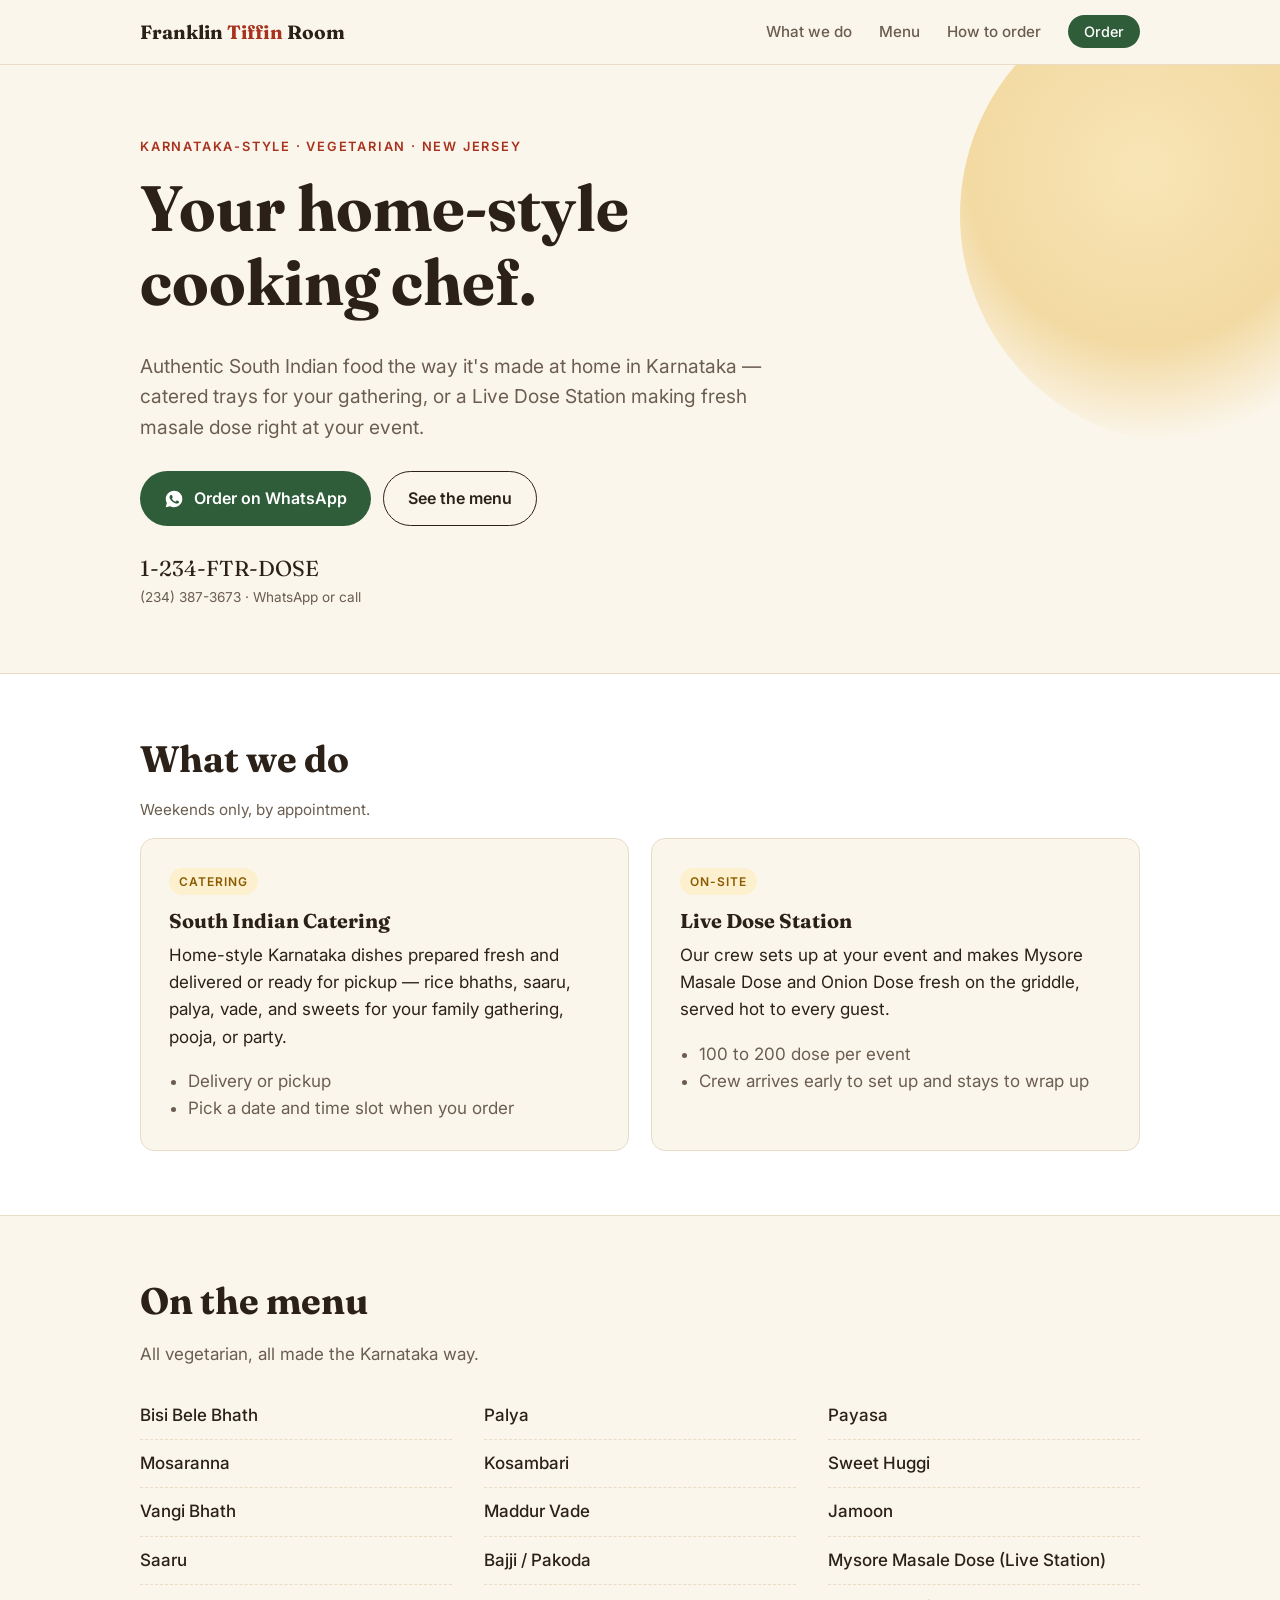
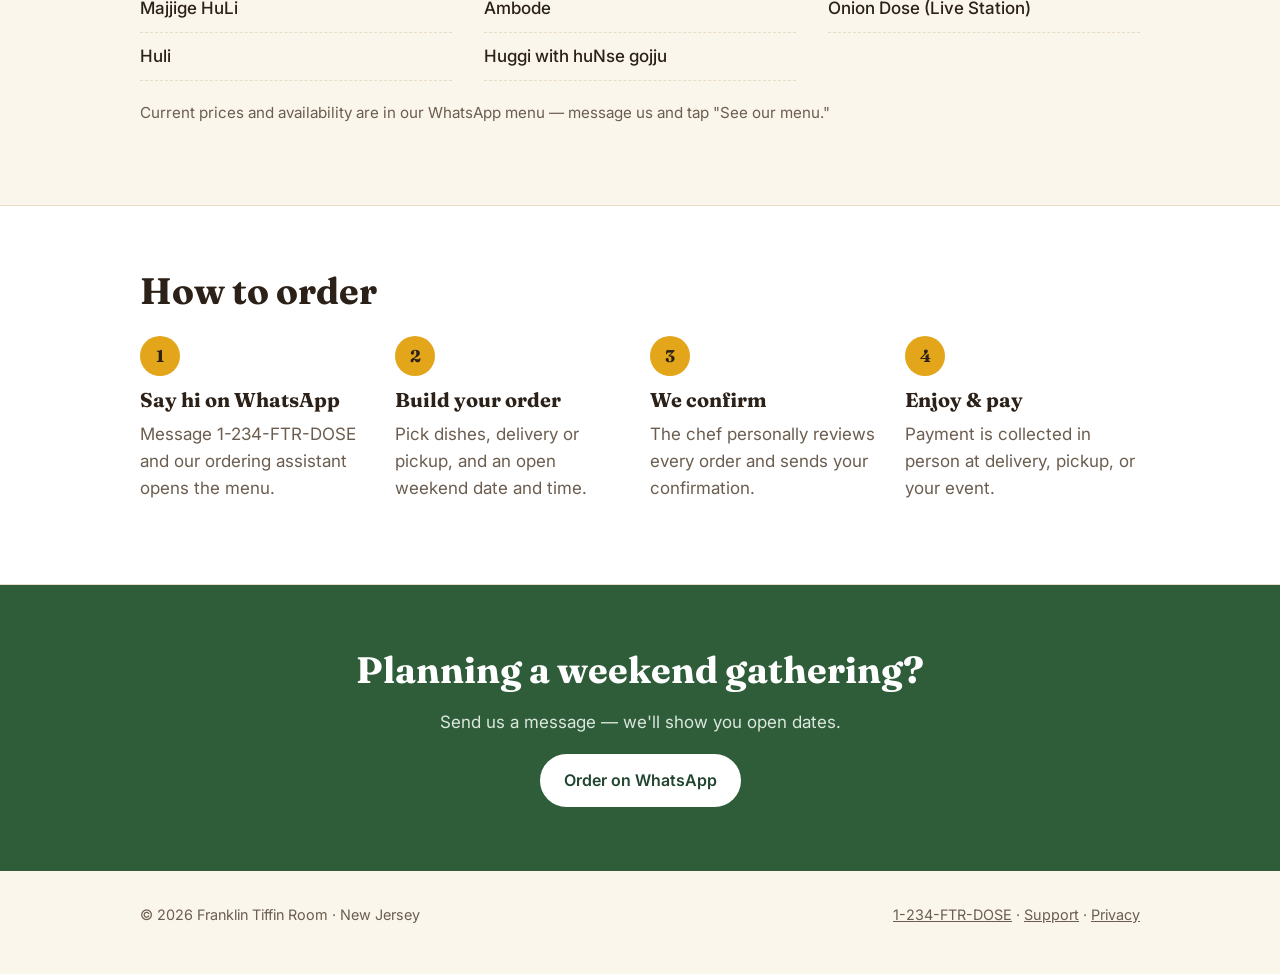
==== index.html @ 6edaf299 "Add privacy policy and support pages for the App Store Co-Authored-By: Claude Opus 5.5 <noreply@anth" ====
<!doctype html>
<html lang="en">
<head>
  <meta charset="utf-8">
  <meta name="viewport" content="width=device-width, initial-scale=1">
  <title>Franklin Tiffin Room — Karnataka-style South Indian Catering, NJ</title>
  <meta name="description" content="Franklin Tiffin Room: authentic Karnataka-style vegetarian South Indian home catering and Live Dose Station in New Jersey. Order on WhatsApp at 1-234-FTR-DOSE.">
  <meta property="og:title" content="Franklin Tiffin Room">
  <meta property="og:description" content="Your home-style cooking chef — Karnataka-style vegetarian catering and a Live Dose Station for your event.">
  <meta property="og:type" content="website">
  <meta property="og:url" content="https://franklintiffinroom.com/">
  <link rel="preconnect" href="https://fonts.googleapis.com">
  <link rel="preconnect" href="https://fonts.gstatic.com" crossorigin>
  <link href="https://fonts.googleapis.com/css2?family=Fraunces:opsz,wght@9..144,500;9..144,700&family=Inter:wght@400;500;600&display=swap" rel="stylesheet">
  <style>
    :root {
      --cream: #fbf6ec;
      --paper: #ffffff;
      --ink: #2b2118;
      --muted: #6b5d4f;
      --leaf: #2f5d3a;
      --leaf-dark: #224530;
      --turmeric: #e3a51a;
      --chili: #a8321e;
      --line: #e8dcc6;
      --radius: 14px;
    }
    * { box-sizing: border-box; }
    html { scroll-behavior: smooth; }
    body {
      margin: 0;
      background: var(--cream);
      color: var(--ink);
      font: 400 17px/1.6 "Inter", system-ui, -apple-system, sans-serif;
    }
    a { color: inherit; }
    .wrap { max-width: 1040px; margin: 0 auto; padding: 0 20px; }
    h1, h2, h3 { font-family: "Fraunces", Georgia, serif; line-height: 1.15; margin: 0 0 .5em; }
    h2 { font-size: clamp(1.7rem, 3.5vw, 2.3rem); }
    h3 { font-size: 1.25rem; }
    p { margin: 0 0 1em; }

    /* Nav */
    header.nav {
      position: sticky; top: 0; z-index: 10;
      background: rgba(251, 246, 236, .92);
      backdrop-filter: blur(8px);
      border-bottom: 1px solid var(--line);
    }
    header.nav .wrap { display: flex; align-items: center; justify-content: space-between; height: 64px; }
    .brand { font-family: "Fraunces", Georgia, serif; font-weight: 700; font-size: 1.2rem; text-decoration: none; }
    .brand span { color: var(--chili); }
    nav a { text-decoration: none; margin-left: 22px; font-weight: 500; color: var(--muted); font-size: .95rem; }
    nav a:hover { color: var(--ink); }
    @media (max-width: 640px) { nav a:not(.nav-cta) { display: none; } }

    .btn {
      display: inline-flex; align-items: center; gap: 10px;
      padding: 14px 24px; border-radius: 999px;
      font-weight: 600; text-decoration: none; font-size: 1rem;
      transition: transform .15s ease, background .15s ease;
    }
    .btn:hover { transform: translateY(-1px); }
    .btn-wa { background: var(--leaf); color: #fff; }
    .btn-wa:hover { background: var(--leaf-dark); }
    .btn-ghost { border: 1.5px solid var(--ink); color: var(--ink); }
    .nav-cta { padding: 8px 16px; font-size: .9rem; background: var(--leaf); color: #fff !important; border-radius: 999px; }

    /* Hero */
    .hero { padding: 72px 0 64px; position: relative; overflow: hidden; }
    .hero::after {
      content: ""; position: absolute; right: -140px; top: -80px;
      width: 460px; height: 460px; border-radius: 50%;
      background: radial-gradient(circle at 40% 40%, #f3c552 0%, var(--turmeric) 45%, transparent 70%);
      opacity: .35; z-index: -1;
    }
    .eyebrow { text-transform: uppercase; letter-spacing: .14em; font-size: .8rem; font-weight: 600; color: var(--chili); margin-bottom: 14px; }
    .hero h1 { font-size: clamp(2.4rem, 6vw, 4rem); max-width: 14ch; }
    .hero .lede { font-size: 1.2rem; color: var(--muted); max-width: 52ch; margin-bottom: 28px; }
    .hero-actions { display: flex; flex-wrap: wrap; gap: 12px; }
    .phone-big { margin-top: 26px; font-family: "Fraunces", Georgia, serif; font-size: 1.35rem; }
    .phone-big small { display: block; font-family: "Inter", sans-serif; font-size: .85rem; color: var(--muted); }

    section { padding: 64px 0; }
    .alt { background: var(--paper); border-top: 1px solid var(--line); border-bottom: 1px solid var(--line); }

    /* Offer cards */
    .grid-2 { display: grid; grid-template-columns: repeat(auto-fit, minmax(280px, 1fr)); gap: 22px; }
    .card {
      background: var(--paper); border: 1px solid var(--line); border-radius: var(--radius);
      padding: 28px;
    }
    .alt .card { background: var(--cream); }
    .card .tag {
      display: inline-block; font-size: .75rem; font-weight: 600; letter-spacing: .08em; text-transform: uppercase;
      background: #fdf0cf; color: #8a5b00; padding: 4px 10px; border-radius: 999px; margin-bottom: 14px;
    }
    .card ul { margin: 0; padding-left: 1.1em; color: var(--muted); }

    /* Menu */
    .menu-list {
      columns: 3 220px; column-gap: 32px;
      list-style: none; padding: 0; margin: 24px 0 0;
    }
    .menu-list li {
      break-inside: avoid; padding: 10px 0; border-bottom: 1px dashed var(--line);
      font-weight: 500;
    }
    .note { color: var(--muted); font-size: .95rem; margin-top: 20px; }

    /* Steps */
    .steps { display: grid; grid-template-columns: repeat(auto-fit, minmax(200px, 1fr)); gap: 20px; counter-reset: s; margin-top: 24px; }
    .step { counter-increment: s; }
    .step::before {
      content: counter(s);
      display: grid; place-items: center; width: 40px; height: 40px; border-radius: 50%;
      background: var(--turmeric); color: var(--ink); font-weight: 700; margin-bottom: 12px;
      font-family: "Fraunces", Georgia, serif;
    }
    .step p { color: var(--muted); }

    /* CTA band */
    .band { background: var(--leaf); color: #fff; text-align: center; }
    .band h2 { color: #fff; }
    .band p { color: #dbe8dd; }
    .band .btn-wa { background: #fff; color: var(--leaf-dark); }

    footer { padding: 32px 0 48px; color: var(--muted); font-size: .9rem; }
    footer .wrap { display: flex; flex-wrap: wrap; justify-content: space-between; gap: 12px; }

    svg.wa { width: 20px; height: 20px; fill: currentColor; }
  </style>
</head>
<body>

  <header class="nav">
    <div class="wrap">
      <a class="brand" href="#top">Franklin <span>Tiffin</span> Room</a>
      <nav>
        <a href="#offer">What we do</a>
        <a href="#menu">Menu</a>
        <a href="#how">How to order</a>
        <a class="nav-cta" href="https://wa.me/12343873673?text=hi">Order</a>
      </nav>
    </div>
  </header>

  <main id="top">
    <section class="hero">
      <div class="wrap">
        <div class="eyebrow">Karnataka-style · Vegetarian · New Jersey</div>
        <h1>Your home-style cooking chef.</h1>
        <p class="lede">Authentic South Indian food the way it's made at home in Karnataka — catered trays for your gathering, or a Live Dose Station making fresh masale dose right at your event.</p>
        <div class="hero-actions">
          <a class="btn btn-wa" href="https://wa.me/12343873673?text=hi">
            <svg class="wa" viewBox="0 0 24 24" aria-hidden="true"><path d="M12.04 2C6.58 2 2.13 6.45 2.13 11.91c0 1.75.46 3.45 1.32 4.95L2.05 22l5.25-1.38a9.9 9.9 0 0 0 4.74 1.21h.01c5.46 0 9.91-4.45 9.91-9.91A9.86 9.86 0 0 0 12.04 2zm5.8 14.13c-.25.69-1.45 1.32-2 1.37-.51.05-.99.24-3.33-.69-2.8-1.11-4.6-3.98-4.74-4.17-.14-.18-1.13-1.5-1.13-2.87s.72-2.04.97-2.32c.26-.28.56-.35.75-.35l.54.01c.17 0 .41-.07.64.49.25.58.82 2.01.89 2.16.07.14.12.31.02.5-.09.18-.14.3-.28.46l-.42.49c-.14.14-.29.29-.12.57.16.28.73 1.2 1.57 1.95 1.08.96 1.99 1.26 2.27 1.4.28.14.45.12.61-.07.17-.19.71-.83.9-1.11.18-.28.37-.23.62-.14.25.09 1.6.76 1.88.9.28.14.46.21.53.32.07.12.07.67-.18 1.36z"/></svg>
            Order on WhatsApp
          </a>
          <a class="btn btn-ghost" href="#menu">See the menu</a>
        </div>
        <div class="phone-big">
          1-234-FTR-DOSE
          <small>(234) 387-3673 · WhatsApp or call</small>
        </div>
      </div>
    </section>

    <section id="offer" class="alt">
      <div class="wrap">
        <h2>What we do</h2>
        <p class="note" style="margin-top:0">Weekends only, by appointment.</p>
        <div class="grid-2">
          <div class="card">
            <span class="tag">Catering</span>
            <h3>South Indian Catering</h3>
            <p>Home-style Karnataka dishes prepared fresh and delivered or ready for pickup — rice bhaths, saaru, palya, vade, and sweets for your family gathering, pooja, or party.</p>
            <ul>
              <li>Delivery or pickup</li>
              <li>Pick a date and time slot when you order</li>
            </ul>
          </div>
          <div class="card">
            <span class="tag">On-site</span>
            <h3>Live Dose Station</h3>
            <p>Our crew sets up at your event and makes Mysore Masale Dose and Onion Dose fresh on the griddle, served hot to every guest.</p>
            <ul>
              <li>100 to 200 dose per event</li>
              <li>Crew arrives early to set up and stays to wrap up</li>
            </ul>
          </div>
        </div>
      </div>
    </section>

    <section id="menu">
      <div class="wrap">
        <h2>On the menu</h2>
        <p style="color:var(--muted)">All vegetarian, all made the Karnataka way.</p>
        <ul class="menu-list">
          <li>Bisi Bele Bhath</li>
          <li>Mosaranna</li>
          <li>Vangi Bhath</li>
          <li>Saaru</li>
          <li>Majjige HuLi</li>
          <li>Huli</li>
          <li>Palya</li>
          <li>Kosambari</li>
          <li>Maddur Vade</li>
          <li>Bajji / Pakoda</li>
          <li>Ambode</li>
          <li>Huggi with huNse gojju</li>
          <li>Payasa</li>
          <li>Sweet Huggi</li>
          <li>Jamoon</li>
          <li>Mysore Masale Dose (Live Station)</li>
          <li>Onion Dose (Live Station)</li>
        </ul>
        <p class="note">Current prices and availability are in our WhatsApp menu — message us and tap "See our menu."</p>
      </div>
    </section>

    <section id="how" class="alt">
      <div class="wrap">
        <h2>How to order</h2>
        <div class="steps">
          <div class="step">
            <h3>Say hi on WhatsApp</h3>
            <p>Message 1-234-FTR-DOSE and our ordering assistant opens the menu.</p>
          </div>
          <div class="step">
            <h3>Build your order</h3>
            <p>Pick dishes, delivery or pickup, and an open weekend date and time.</p>
          </div>
          <div class="step">
            <h3>We confirm</h3>
            <p>The chef personally reviews every order and sends your confirmation.</p>
          </div>
          <div class="step">
            <h3>Enjoy &amp; pay</h3>
            <p>Payment is collected in person at delivery, pickup, or your event.</p>
          </div>
        </div>
      </div>
    </section>

    <section class="band">
      <div class="wrap">
        <h2>Planning a weekend gathering?</h2>
        <p>Send us a message — we'll show you open dates.</p>
        <a class="btn btn-wa" href="https://wa.me/12343873673?text=hi">Order on WhatsApp</a>
      </div>
    </section>
  </main>

  <footer>
    <div class="wrap">
      <div>© <span id="yr">2026</span> Franklin Tiffin Room · New Jersey</div>
      <div><a href="tel:+12343873673">1-234-FTR-DOSE</a> · <a href="/support/">Support</a> · <a href="/privacy/">Privacy</a></div>
    </div>
  </footer>

  <script>document.getElementById('yr').textContent = new Date().getFullYear();</script>
</body>
</html>
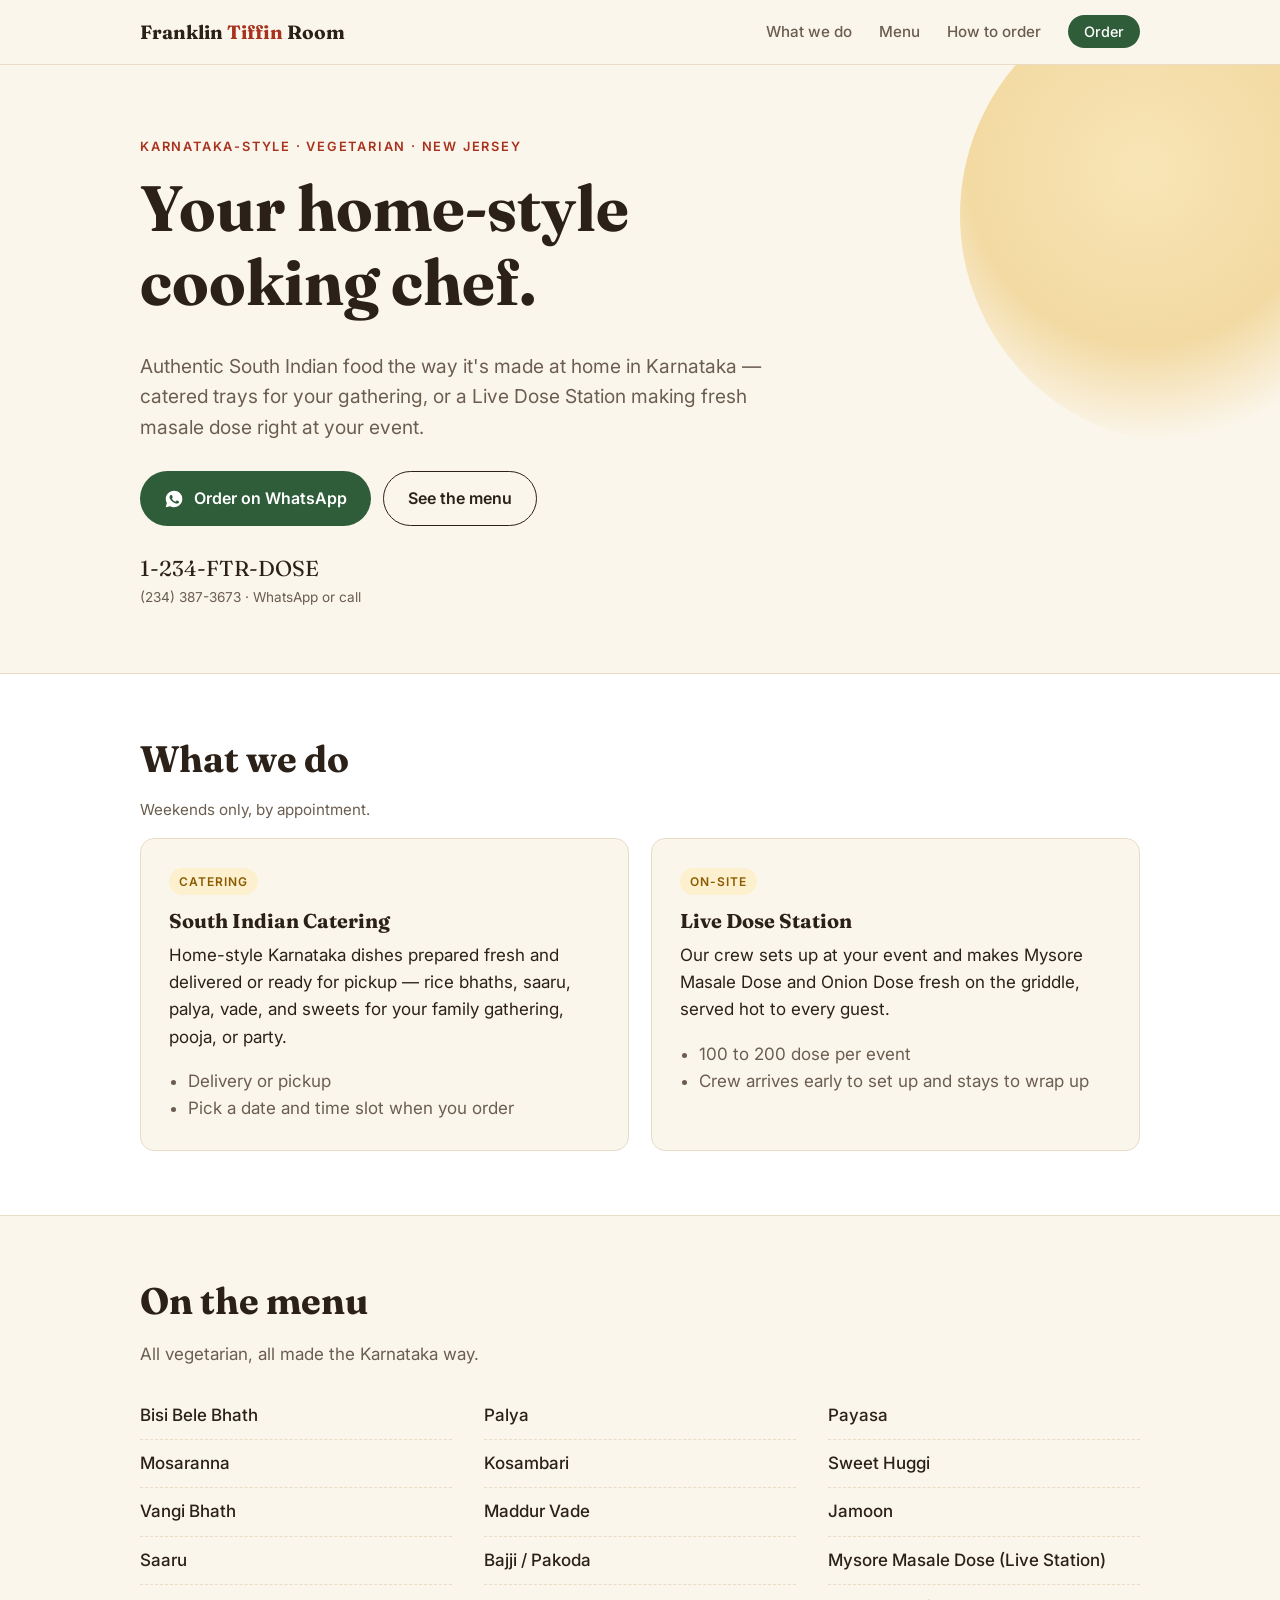
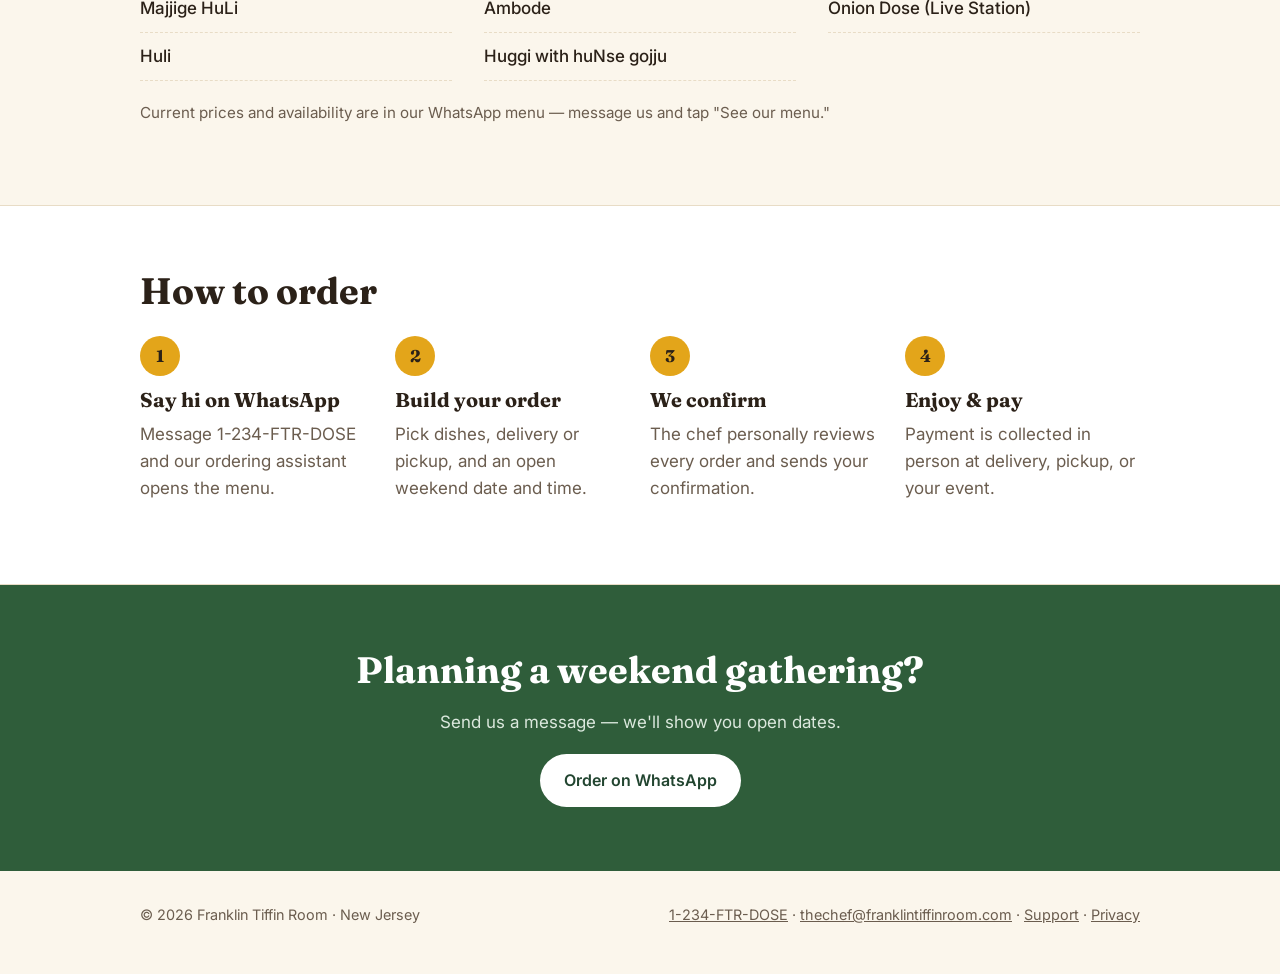
==== commit 5a2f83e1: "Use thechef@franklintiffinroom.com as the support email Co-Authored-By: Claude Opus 5.5 <noreply@ant" ====
--- a/index.html
+++ b/index.html
@@ -255,7 +255,7 @@
   <footer>
     <div class="wrap">
       <div>© <span id="yr">2026</span> Franklin Tiffin Room · New Jersey</div>
-      <div><a href="tel:+12343873673">1-234-FTR-DOSE</a> · <a href="/support/">Support</a> · <a href="/privacy/">Privacy</a></div>
+      <div><a href="tel:+12343873673">1-234-FTR-DOSE</a> · <a href="mailto:thechef@franklintiffinroom.com">thechef@franklintiffinroom.com</a> · <a href="/support/">Support</a> · <a href="/privacy/">Privacy</a></div>
     </div>
   </footer>
 
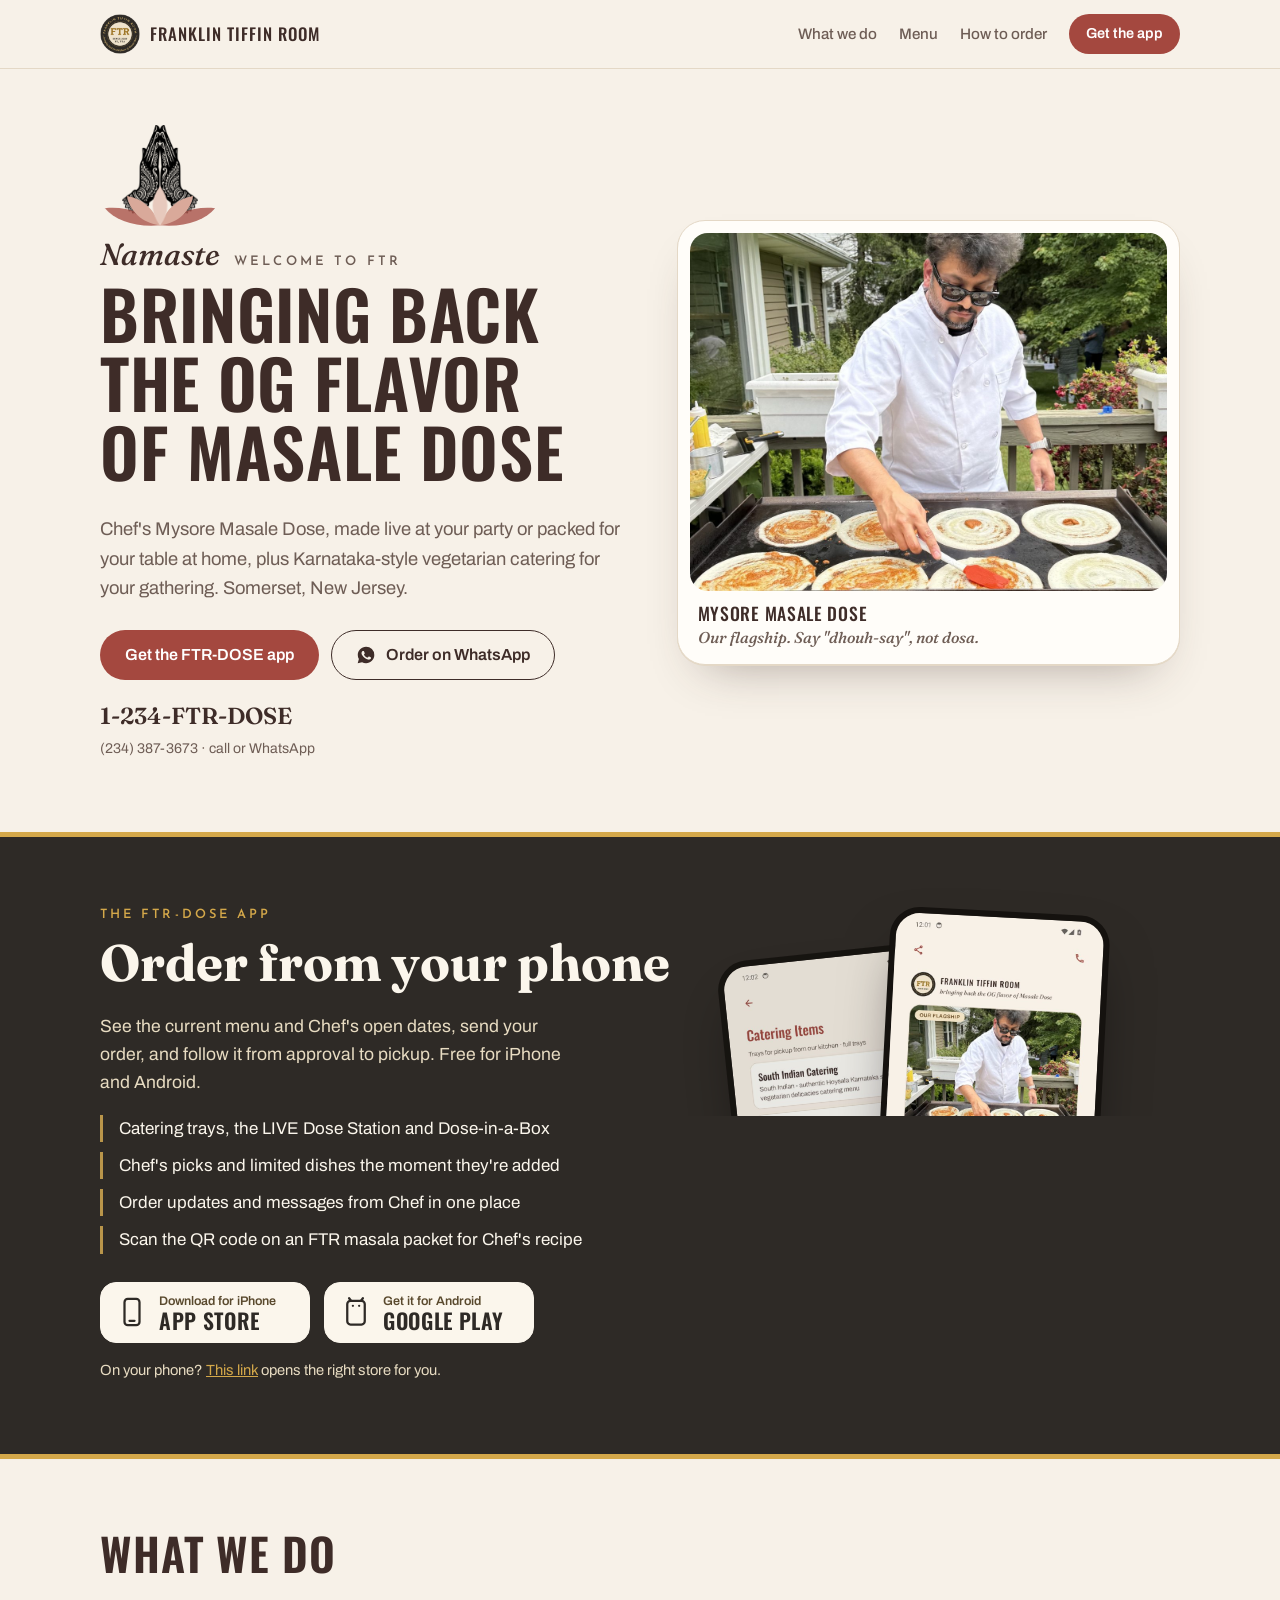
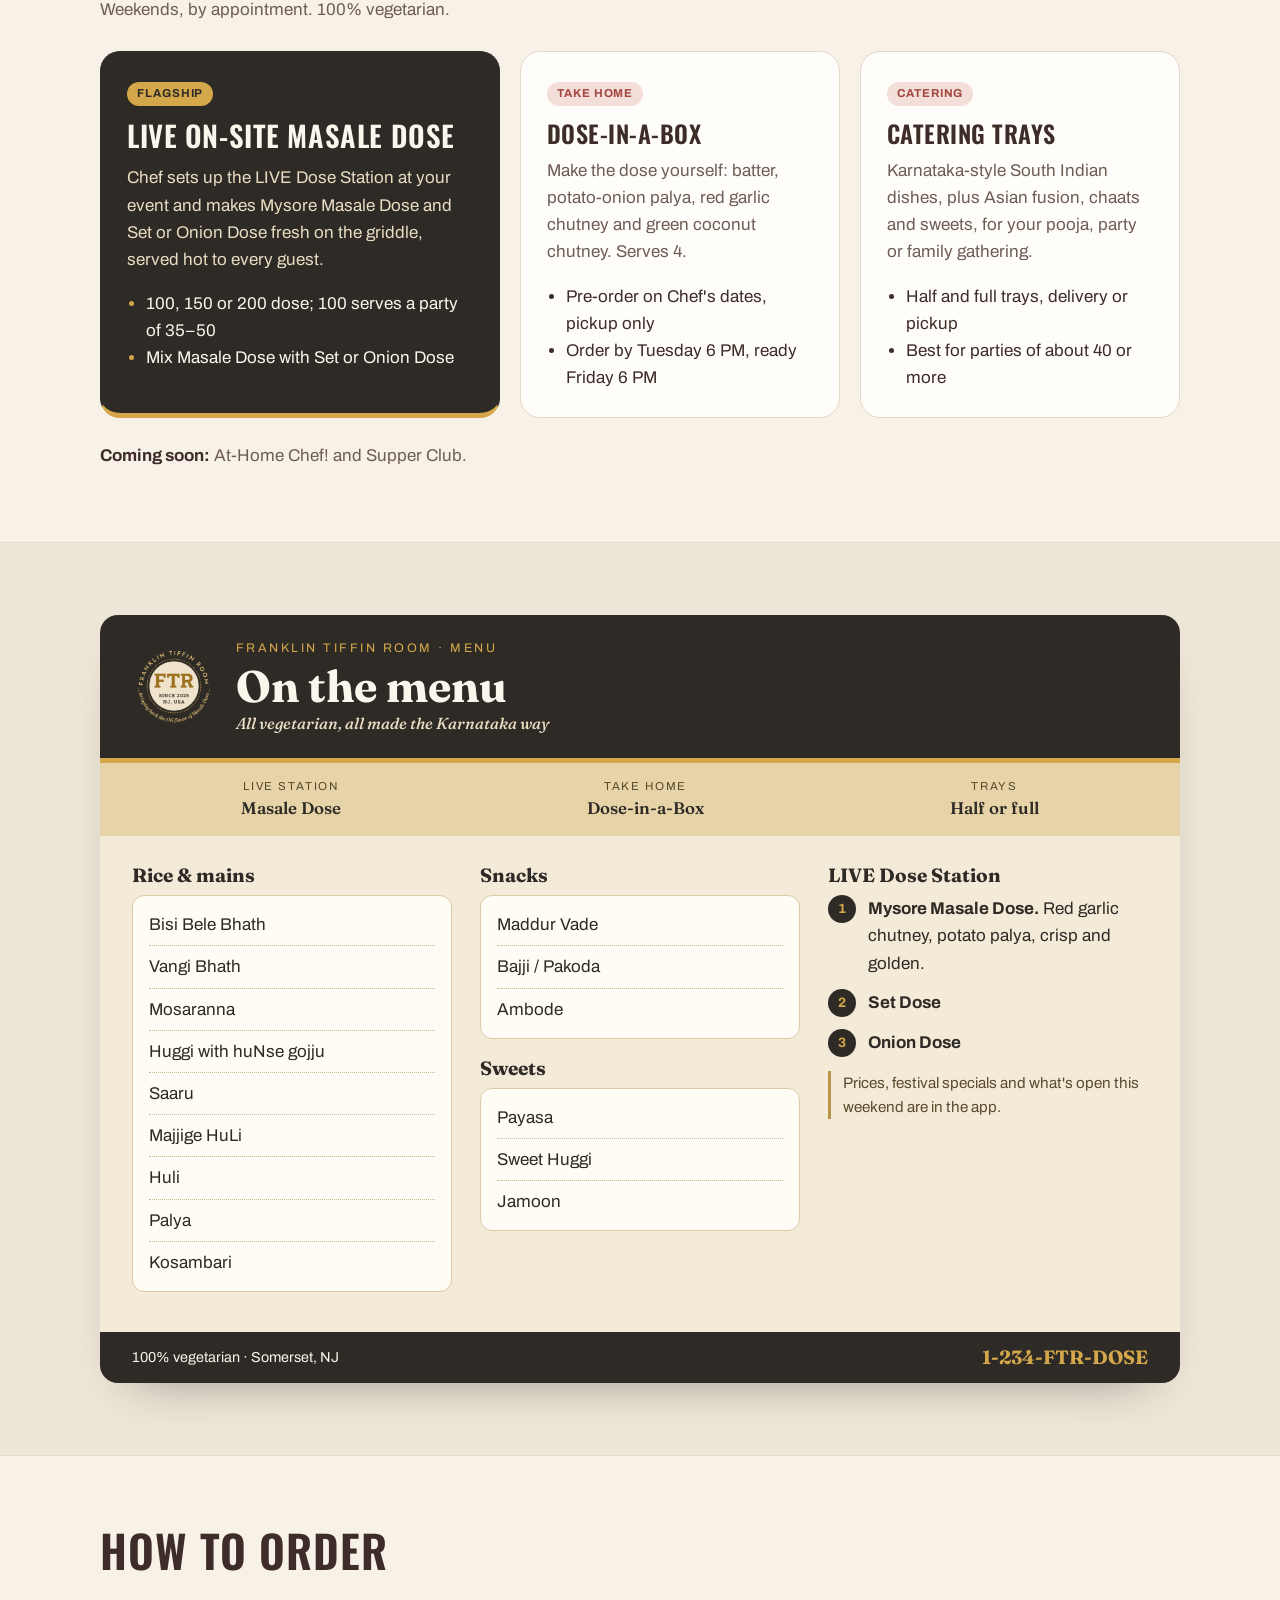
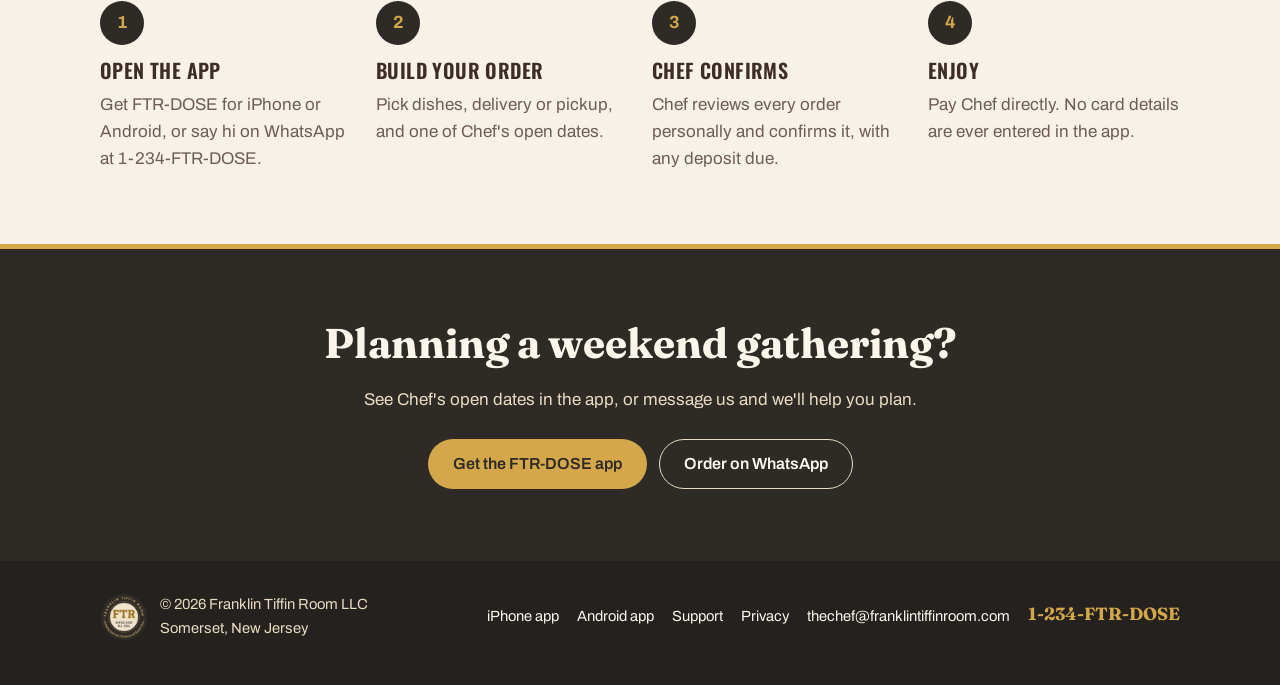
==== commit 62bceaa3: "Redesign the website in the FTR-DOSE app's look, with iPhone and Android app links Warm Sand theme, " ====
--- a/index.html
+++ b/index.html
@@ -3,259 +3,227 @@
 <head>
   <meta charset="utf-8">
   <meta name="viewport" content="width=device-width, initial-scale=1">
-  <title>Franklin Tiffin Room — Karnataka-style South Indian Catering, NJ</title>
-  <meta name="description" content="Franklin Tiffin Room: authentic Karnataka-style vegetarian South Indian home catering and Live Dose Station in New Jersey. Order on WhatsApp at 1-234-FTR-DOSE.">
+  <title>Franklin Tiffin Room · Live Masale Dose & Vegetarian Catering, Somerset NJ</title>
+  <meta name="description" content="Franklin Tiffin Room: Live on-site Masale Dose, Dose-in-a-Box and Karnataka-style vegetarian catering in Somerset, New Jersey. Order in the FTR-DOSE app for iPhone and Android, or on WhatsApp at 1-234-FTR-DOSE.">
+  <meta name="theme-color" content="#2E2A26">
   <meta property="og:title" content="Franklin Tiffin Room">
-  <meta property="og:description" content="Your home-style cooking chef — Karnataka-style vegetarian catering and a Live Dose Station for your event.">
+  <meta property="og:description" content="Bringing back the OG flavor of Masale Dose. Live Dose Station, Dose-in-a-Box and vegetarian catering in Somerset, NJ.">
   <meta property="og:type" content="website">
   <meta property="og:url" content="https://franklintiffinroom.com/">
+  <meta property="og:image" content="https://franklintiffinroom.com/img/masale-dose.jpg">
+  <link rel="icon" href="/img/favicon.png" type="image/png">
+  <link rel="apple-touch-icon" href="/img/apple-touch-icon.png">
   <link rel="preconnect" href="https://fonts.googleapis.com">
   <link rel="preconnect" href="https://fonts.gstatic.com" crossorigin>
-  <link href="https://fonts.googleapis.com/css2?family=Fraunces:opsz,wght@9..144,500;9..144,700&family=Inter:wght@400;500;600&display=swap" rel="stylesheet">
-  <style>
-    :root {
-      --cream: #fbf6ec;
-      --paper: #ffffff;
-      --ink: #2b2118;
-      --muted: #6b5d4f;
-      --leaf: #2f5d3a;
-      --leaf-dark: #224530;
-      --turmeric: #e3a51a;
-      --chili: #a8321e;
-      --line: #e8dcc6;
-      --radius: 14px;
-    }
-    * { box-sizing: border-box; }
-    html { scroll-behavior: smooth; }
-    body {
-      margin: 0;
-      background: var(--cream);
-      color: var(--ink);
-      font: 400 17px/1.6 "Inter", system-ui, -apple-system, sans-serif;
-    }
-    a { color: inherit; }
-    .wrap { max-width: 1040px; margin: 0 auto; padding: 0 20px; }
-    h1, h2, h3 { font-family: "Fraunces", Georgia, serif; line-height: 1.15; margin: 0 0 .5em; }
-    h2 { font-size: clamp(1.7rem, 3.5vw, 2.3rem); }
-    h3 { font-size: 1.25rem; }
-    p { margin: 0 0 1em; }
-
-    /* Nav */
-    header.nav {
-      position: sticky; top: 0; z-index: 10;
-      background: rgba(251, 246, 236, .92);
-      backdrop-filter: blur(8px);
-      border-bottom: 1px solid var(--line);
-    }
-    header.nav .wrap { display: flex; align-items: center; justify-content: space-between; height: 64px; }
-    .brand { font-family: "Fraunces", Georgia, serif; font-weight: 700; font-size: 1.2rem; text-decoration: none; }
-    .brand span { color: var(--chili); }
-    nav a { text-decoration: none; margin-left: 22px; font-weight: 500; color: var(--muted); font-size: .95rem; }
-    nav a:hover { color: var(--ink); }
-    @media (max-width: 640px) { nav a:not(.nav-cta) { display: none; } }
-
-    .btn {
-      display: inline-flex; align-items: center; gap: 10px;
-      padding: 14px 24px; border-radius: 999px;
-      font-weight: 600; text-decoration: none; font-size: 1rem;
-      transition: transform .15s ease, background .15s ease;
-    }
-    .btn:hover { transform: translateY(-1px); }
-    .btn-wa { background: var(--leaf); color: #fff; }
-    .btn-wa:hover { background: var(--leaf-dark); }
-    .btn-ghost { border: 1.5px solid var(--ink); color: var(--ink); }
-    .nav-cta { padding: 8px 16px; font-size: .9rem; background: var(--leaf); color: #fff !important; border-radius: 999px; }
-
-    /* Hero */
-    .hero { padding: 72px 0 64px; position: relative; overflow: hidden; }
-    .hero::after {
-      content: ""; position: absolute; right: -140px; top: -80px;
-      width: 460px; height: 460px; border-radius: 50%;
-      background: radial-gradient(circle at 40% 40%, #f3c552 0%, var(--turmeric) 45%, transparent 70%);
-      opacity: .35; z-index: -1;
-    }
-    .eyebrow { text-transform: uppercase; letter-spacing: .14em; font-size: .8rem; font-weight: 600; color: var(--chili); margin-bottom: 14px; }
-    .hero h1 { font-size: clamp(2.4rem, 6vw, 4rem); max-width: 14ch; }
-    .hero .lede { font-size: 1.2rem; color: var(--muted); max-width: 52ch; margin-bottom: 28px; }
-    .hero-actions { display: flex; flex-wrap: wrap; gap: 12px; }
-    .phone-big { margin-top: 26px; font-family: "Fraunces", Georgia, serif; font-size: 1.35rem; }
-    .phone-big small { display: block; font-family: "Inter", sans-serif; font-size: .85rem; color: var(--muted); }
-
-    section { padding: 64px 0; }
-    .alt { background: var(--paper); border-top: 1px solid var(--line); border-bottom: 1px solid var(--line); }
-
-    /* Offer cards */
-    .grid-2 { display: grid; grid-template-columns: repeat(auto-fit, minmax(280px, 1fr)); gap: 22px; }
-    .card {
-      background: var(--paper); border: 1px solid var(--line); border-radius: var(--radius);
-      padding: 28px;
-    }
-    .alt .card { background: var(--cream); }
-    .card .tag {
-      display: inline-block; font-size: .75rem; font-weight: 600; letter-spacing: .08em; text-transform: uppercase;
-      background: #fdf0cf; color: #8a5b00; padding: 4px 10px; border-radius: 999px; margin-bottom: 14px;
-    }
-    .card ul { margin: 0; padding-left: 1.1em; color: var(--muted); }
-
-    /* Menu */
-    .menu-list {
-      columns: 3 220px; column-gap: 32px;
-      list-style: none; padding: 0; margin: 24px 0 0;
-    }
-    .menu-list li {
-      break-inside: avoid; padding: 10px 0; border-bottom: 1px dashed var(--line);
-      font-weight: 500;
-    }
-    .note { color: var(--muted); font-size: .95rem; margin-top: 20px; }
-
-    /* Steps */
-    .steps { display: grid; grid-template-columns: repeat(auto-fit, minmax(200px, 1fr)); gap: 20px; counter-reset: s; margin-top: 24px; }
-    .step { counter-increment: s; }
-    .step::before {
-      content: counter(s);
-      display: grid; place-items: center; width: 40px; height: 40px; border-radius: 50%;
-      background: var(--turmeric); color: var(--ink); font-weight: 700; margin-bottom: 12px;
-      font-family: "Fraunces", Georgia, serif;
-    }
-    .step p { color: var(--muted); }
-
-    /* CTA band */
-    .band { background: var(--leaf); color: #fff; text-align: center; }
-    .band h2 { color: #fff; }
-    .band p { color: #dbe8dd; }
-    .band .btn-wa { background: #fff; color: var(--leaf-dark); }
-
-    footer { padding: 32px 0 48px; color: var(--muted); font-size: .9rem; }
-    footer .wrap { display: flex; flex-wrap: wrap; justify-content: space-between; gap: 12px; }
-
-    svg.wa { width: 20px; height: 20px; fill: currentColor; }
-  </style>
+  <link href="https://fonts.googleapis.com/css2?family=Archivo:wght@400;500;600;700&family=Fraunces:ital,opsz,wght@0,9..144,600;0,9..144,700;1,9..144,500&family=Josefin+Sans:wght@600;700&family=Oswald:wght@500;600&display=swap" rel="stylesheet">
+  <link rel="stylesheet" href="/site.css">
 </head>
 <body>
 
   <header class="nav">
     <div class="wrap">
-      <a class="brand" href="#top">Franklin <span>Tiffin</span> Room</a>
-      <nav>
+      <a class="brand" href="/" aria-label="Franklin Tiffin Room home">
+        <img src="/img/seal.png" alt="" width="40" height="40">
+        <span>Franklin Tiffin Room</span>
+      </a>
+      <nav aria-label="Main">
         <a href="#offer">What we do</a>
         <a href="#menu">Menu</a>
         <a href="#how">How to order</a>
-        <a class="nav-cta" href="https://wa.me/12343873673?text=hi">Order</a>
+        <a class="btn btn-brick btn-sm" href="#app">Get the app</a>
       </nav>
     </div>
   </header>
 
   <main id="top">
+    <!-- Hero: the welcome from the app, beside Chef's flagship -->
     <section class="hero">
-      <div class="wrap">
-        <div class="eyebrow">Karnataka-style · Vegetarian · New Jersey</div>
-        <h1>Your home-style cooking chef.</h1>
-        <p class="lede">Authentic South Indian food the way it's made at home in Karnataka — catered trays for your gathering, or a Live Dose Station making fresh masale dose right at your event.</p>
-        <div class="hero-actions">
-          <a class="btn btn-wa" href="https://wa.me/12343873673?text=hi">
-            <svg class="wa" viewBox="0 0 24 24" aria-hidden="true"><path d="M12.04 2C6.58 2 2.13 6.45 2.13 11.91c0 1.75.46 3.45 1.32 4.95L2.05 22l5.25-1.38a9.9 9.9 0 0 0 4.74 1.21h.01c5.46 0 9.91-4.45 9.91-9.91A9.86 9.86 0 0 0 12.04 2zm5.8 14.13c-.25.69-1.45 1.32-2 1.37-.51.05-.99.24-3.33-.69-2.8-1.11-4.6-3.98-4.74-4.17-.14-.18-1.13-1.5-1.13-2.87s.72-2.04.97-2.32c.26-.28.56-.35.75-.35l.54.01c.17 0 .41-.07.64.49.25.58.82 2.01.89 2.16.07.14.12.31.02.5-.09.18-.14.3-.28.46l-.42.49c-.14.14-.29.29-.12.57.16.28.73 1.2 1.57 1.95 1.08.96 1.99 1.26 2.27 1.4.28.14.45.12.61-.07.17-.19.71-.83.9-1.11.18-.28.37-.23.62-.14.25.09 1.6.76 1.88.9.28.14.46.21.53.32.07.12.07.67-.18 1.36z"/></svg>
-            Order on WhatsApp
-          </a>
-          <a class="btn btn-ghost" href="#menu">See the menu</a>
-        </div>
-        <div class="phone-big">
-          1-234-FTR-DOSE
-          <small>(234) 387-3673 · WhatsApp or call</small>
-        </div>
-      </div>
-    </section>
-
-    <section id="offer" class="alt">
-      <div class="wrap">
-        <h2>What we do</h2>
-        <p class="note" style="margin-top:0">Weekends only, by appointment.</p>
-        <div class="grid-2">
-          <div class="card">
-            <span class="tag">Catering</span>
-            <h3>South Indian Catering</h3>
-            <p>Home-style Karnataka dishes prepared fresh and delivered or ready for pickup — rice bhaths, saaru, palya, vade, and sweets for your family gathering, pooja, or party.</p>
+      <div class="wrap hero-grid">
+        <div class="hero-copy">
+          <div class="namaste" aria-hidden="true">
+            <img class="hands" src="/img/namaste-hands.png" alt="" width="96" height="112">
+            <svg class="lotus" viewBox="6 64 98 42" aria-hidden="true">
+              <path class="p p-outer" d="M55 100 C36 102 18 96 10 86 C26 84 44 90 55 100 Z" fill="#A4483F" opacity=".75"/>
+              <path class="p p-outer r" d="M55 100 C74 102 92 96 100 86 C84 84 66 90 55 100 Z" fill="#A4483F" opacity=".75"/>
+              <path class="p p-side" d="M55 100 C40 98 30 88 28 76 C40 78 50 86 55 100 Z" fill="#D9A99A"/>
+              <path class="p p-side r" d="M55 100 C70 98 80 88 82 76 C70 78 60 86 55 100 Z" fill="#D9A99A"/>
+              <path class="p p-center" d="M55 100 C47 90 47 78 55 68 C63 78 63 90 55 100 Z" fill="#E7C9BD"/>
+            </svg>
+          </div>
+          <p class="hello"><span class="tagline">Namaste</span> <span class="spaced">Welcome to FTR</span></p>
+          <h1>Bringing back the OG flavor of Masale Dose</h1>
+          <p class="lede">Chef's Mysore Masale Dose, made live at your party or packed for your table at home, plus Karnataka-style vegetarian catering for your gathering. Somerset, New Jersey.</p>
+          <div class="actions">
+            <a class="btn btn-brick" href="#app">Get the FTR-DOSE app</a>
+            <a class="btn btn-ghost" href="https://wa.me/12343873673?text=hi">
+              <svg class="ico" viewBox="0 0 24 24" aria-hidden="true"><path d="M12.04 2C6.58 2 2.13 6.45 2.13 11.91c0 1.75.46 3.45 1.32 4.95L2.05 22l5.25-1.38a9.9 9.9 0 0 0 4.74 1.21h.01c5.46 0 9.91-4.45 9.91-9.91A9.86 9.86 0 0 0 12.04 2zm5.8 14.13c-.25.69-1.45 1.32-2 1.37-.51.05-.99.24-3.33-.69-2.8-1.11-4.6-3.98-4.74-4.17-.14-.18-1.13-1.5-1.13-2.87s.72-2.04.97-2.32c.26-.28.56-.35.75-.35l.54.01c.17 0 .41-.07.64.49.25.58.82 2.01.89 2.16.07.14.12.31.02.5-.09.18-.14.3-.28.46l-.42.49c-.14.14-.29.29-.12.57.16.28.73 1.2 1.57 1.95 1.08.96 1.99 1.26 2.27 1.4.28.14.45.12.61-.07.17-.19.71-.83.9-1.11.18-.28.37-.23.62-.14.25.09 1.6.76 1.88.9.28.14.46.21.53.32.07.12.07.67-.18 1.36z"/></svg>
+              Order on WhatsApp
+            </a>
+          </div>
+          <p class="phone"><a href="tel:+12343873673">1-234-FTR-DOSE</a> <small>(234) 387-3673 · call or WhatsApp</small></p>
+        </div>
+        <figure class="flagship">
+          <img src="/img/masale-dose.jpg" alt="Chef's Mysore Masale Dose, crisp and golden, with red chutney and potato palya" width="1200" height="900">
+          <figcaption><b>Mysore Masale Dose</b> <span>Our flagship. Say "dhouh-say", not dosa.</span></figcaption>
+        </figure>
+      </div>
+    </section>
+
+    <!-- The app: Charcoal & Gold band with both store links -->
+    <section id="app" class="app-band">
+      <div class="wrap app-grid">
+        <div class="app-copy">
+          <p class="kicker">The FTR-DOSE app</p>
+          <h2>Order from your phone</h2>
+          <p class="app-lede">See the current menu and Chef's open dates, send your order, and follow it from approval to pickup. Free for iPhone and Android.</p>
+          <ul class="app-points">
+            <li>Catering trays, the LIVE Dose Station and Dose-in-a-Box</li>
+            <li>Chef's picks and limited dishes the moment they're added</li>
+            <li>Order updates and messages from Chef in one place</li>
+            <li>Scan the QR code on an FTR masala packet for Chef's recipe</li>
+          </ul>
+          <div class="stores">
+            <a class="store" href="https://apps.apple.com/app/id6829897741" aria-label="Download FTR-DOSE for iPhone on the App Store">
+              <svg viewBox="0 0 24 24" aria-hidden="true"><rect x="6" y="1.5" width="12" height="21" rx="2.6" fill="none" stroke="currentColor" stroke-width="1.8"/><path d="M10 19h4" stroke="currentColor" stroke-width="1.8" stroke-linecap="round"/></svg>
+              <span><small>Download for iPhone</small>App Store</span>
+            </a>
+            <a class="store" href="https://play.google.com/store/apps/details?id=com.franklintiffinroom.app" aria-label="Get FTR-DOSE for Android on Google Play">
+              <svg viewBox="0 0 24 24" aria-hidden="true"><rect x="5" y="3" width="14" height="19" rx="2.6" fill="none" stroke="currentColor" stroke-width="1.8"/><path d="M8 3 6.5 1M16 3l1.5-2" stroke="currentColor" stroke-width="1.8" stroke-linecap="round"/><circle cx="9.5" cy="7" r=".9" fill="currentColor"/><circle cx="14.5" cy="7" r=".9" fill="currentColor"/></svg>
+              <span><small>Get it for Android</small>Google Play</span>
+            </a>
+          </div>
+          <p class="store-note">On your phone? <a href="https://bot.franklintiffinroom.com/app">This link</a> opens the right store for you.</p>
+        </div>
+        <div class="phones" aria-hidden="true">
+          <img class="ph ph-back" src="/img/app-catering.jpg" alt="" width="600" height="1200" loading="lazy">
+          <img class="ph ph-front" src="/img/app-home.jpg" alt="" width="600" height="1200" loading="lazy">
+        </div>
+      </div>
+    </section>
+
+    <!-- What we do -->
+    <section id="offer">
+      <div class="wrap">
+        <h2 class="sec">What we do</h2>
+        <p class="sub">Weekends, by appointment. 100% vegetarian.</p>
+        <div class="offers">
+          <article class="offer offer-lead">
+            <span class="badge">Flagship</span>
+            <h3>Live on-site Masale Dose</h3>
+            <p>Chef sets up the LIVE Dose Station at your event and makes Mysore Masale Dose and Set or Onion Dose fresh on the griddle, served hot to every guest.</p>
             <ul>
-              <li>Delivery or pickup</li>
-              <li>Pick a date and time slot when you order</li>
+              <li>100, 150 or 200 dose; 100 serves a party of 35–50</li>
+              <li>Mix Masale Dose with Set or Onion Dose</li>
             </ul>
-          </div>
-          <div class="card">
-            <span class="tag">On-site</span>
-            <h3>Live Dose Station</h3>
-            <p>Our crew sets up at your event and makes Mysore Masale Dose and Onion Dose fresh on the griddle, served hot to every guest.</p>
+          </article>
+          <article class="offer">
+            <span class="badge">Take home</span>
+            <h3>Dose-in-a-Box</h3>
+            <p>Make the dose yourself: batter, potato-onion palya, red garlic chutney and green coconut chutney. Serves 4.</p>
             <ul>
-              <li>100 to 200 dose per event</li>
-              <li>Crew arrives early to set up and stays to wrap up</li>
+              <li>Pre-order on Chef's dates, pickup only</li>
+              <li>Order by Tuesday 6 PM, ready Friday 6 PM</li>
             </ul>
-          </div>
-        </div>
-      </div>
-    </section>
-
-    <section id="menu">
-      <div class="wrap">
-        <h2>On the menu</h2>
-        <p style="color:var(--muted)">All vegetarian, all made the Karnataka way.</p>
-        <ul class="menu-list">
-          <li>Bisi Bele Bhath</li>
-          <li>Mosaranna</li>
-          <li>Vangi Bhath</li>
-          <li>Saaru</li>
-          <li>Majjige HuLi</li>
-          <li>Huli</li>
-          <li>Palya</li>
-          <li>Kosambari</li>
-          <li>Maddur Vade</li>
-          <li>Bajji / Pakoda</li>
-          <li>Ambode</li>
-          <li>Huggi with huNse gojju</li>
-          <li>Payasa</li>
-          <li>Sweet Huggi</li>
-          <li>Jamoon</li>
-          <li>Mysore Masale Dose (Live Station)</li>
-          <li>Onion Dose (Live Station)</li>
-        </ul>
-        <p class="note">Current prices and availability are in our WhatsApp menu — message us and tap "See our menu."</p>
-      </div>
-    </section>
-
-    <section id="how" class="alt">
-      <div class="wrap">
-        <h2>How to order</h2>
-        <div class="steps">
-          <div class="step">
-            <h3>Say hi on WhatsApp</h3>
-            <p>Message 1-234-FTR-DOSE and our ordering assistant opens the menu.</p>
-          </div>
-          <div class="step">
-            <h3>Build your order</h3>
-            <p>Pick dishes, delivery or pickup, and an open weekend date and time.</p>
-          </div>
-          <div class="step">
-            <h3>We confirm</h3>
-            <p>The chef personally reviews every order and sends your confirmation.</p>
-          </div>
-          <div class="step">
-            <h3>Enjoy &amp; pay</h3>
-            <p>Payment is collected in person at delivery, pickup, or your event.</p>
-          </div>
-        </div>
-      </div>
-    </section>
-
-    <section class="band">
+          </article>
+          <article class="offer">
+            <span class="badge">Catering</span>
+            <h3>Catering trays</h3>
+            <p>Karnataka-style South Indian dishes, plus Asian fusion, chaats and sweets, for your pooja, party or family gathering.</p>
+            <ul>
+              <li>Half and full trays, delivery or pickup</li>
+              <li>Best for parties of about 40 or more</li>
+            </ul>
+          </article>
+        </div>
+        <p class="soon"><b>Coming soon:</b> At-Home Chef! and Supper Club.</p>
+      </div>
+    </section>
+
+    <!-- Menu on Chef's Charcoal & Gold card -->
+    <section id="menu" class="menu-sec">
+      <div class="wrap">
+        <article class="cg-card">
+          <header class="cg-head">
+            <img src="/img/seal.png" alt="Franklin Tiffin Room seal" width="84" height="84" loading="lazy">
+            <div>
+              <p class="cg-kick">Franklin Tiffin Room · Menu</p>
+              <h2>On the menu</h2>
+              <p class="cg-sub">All vegetarian, all made the Karnataka way</p>
+            </div>
+          </header>
+          <div class="cg-strip">
+            <div><span>Live station</span><b>Masale Dose</b></div>
+            <div><span>Take home</span><b>Dose-in-a-Box</b></div>
+            <div><span>Trays</span><b>Half or full</b></div>
+          </div>
+          <div class="cg-body">
+            <div class="cg-col">
+              <h3>Rice &amp; mains</h3>
+              <ul class="dots">
+                <li>Bisi Bele Bhath</li><li>Vangi Bhath</li><li>Mosaranna</li><li>Huggi with huNse gojju</li>
+                <li>Saaru</li><li>Majjige HuLi</li><li>Huli</li><li>Palya</li><li>Kosambari</li>
+              </ul>
+            </div>
+            <div class="cg-col">
+              <h3>Snacks</h3>
+              <ul class="dots"><li>Maddur Vade</li><li>Bajji / Pakoda</li><li>Ambode</li></ul>
+              <h3>Sweets</h3>
+              <ul class="dots"><li>Payasa</li><li>Sweet Huggi</li><li>Jamoon</li></ul>
+            </div>
+            <div class="cg-col">
+              <h3>LIVE Dose Station</h3>
+              <ol class="steps-cg">
+                <li><span><b>Mysore Masale Dose.</b> Red garlic chutney, potato palya, crisp and golden.</span></li>
+                <li><b>Set Dose</b></li>
+                <li><b>Onion Dose</b></li>
+              </ol>
+              <p class="cg-note">Prices, festival specials and what's open this weekend are in the app.</p>
+            </div>
+          </div>
+          <footer class="cg-foot">
+            <span>100% vegetarian · Somerset, NJ</span>
+            <a href="tel:+12343873673">1-234-FTR-DOSE</a>
+          </footer>
+        </article>
+      </div>
+    </section>
+
+    <!-- How to order -->
+    <section id="how">
+      <div class="wrap">
+        <h2 class="sec">How to order</h2>
+        <ol class="how">
+          <li><h3>Open the app</h3><p>Get FTR-DOSE for iPhone or Android, or say hi on WhatsApp at 1-234-FTR-DOSE.</p></li>
+          <li><h3>Build your order</h3><p>Pick dishes, delivery or pickup, and one of Chef's open dates.</p></li>
+          <li><h3>Chef confirms</h3><p>Chef reviews every order personally and confirms it, with any deposit due.</p></li>
+          <li><h3>Enjoy</h3><p>Pay Chef directly. No card details are ever entered in the app.</p></li>
+        </ol>
+      </div>
+    </section>
+
+    <section class="cta">
       <div class="wrap">
         <h2>Planning a weekend gathering?</h2>
-        <p>Send us a message — we'll show you open dates.</p>
-        <a class="btn btn-wa" href="https://wa.me/12343873673?text=hi">Order on WhatsApp</a>
+        <p>See Chef's open dates in the app, or message us and we'll help you plan.</p>
+        <div class="actions center">
+          <a class="btn btn-gold" href="#app">Get the FTR-DOSE app</a>
+          <a class="btn btn-line" href="https://wa.me/12343873673?text=hi">Order on WhatsApp</a>
+        </div>
       </div>
     </section>
   </main>
 
-  <footer>
+  <footer class="site-foot">
     <div class="wrap">
-      <div>© <span id="yr">2026</span> Franklin Tiffin Room · New Jersey</div>
-      <div><a href="tel:+12343873673">1-234-FTR-DOSE</a> · <a href="mailto:thechef@franklintiffinroom.com">thechef@franklintiffinroom.com</a> · <a href="/support/">Support</a> · <a href="/privacy/">Privacy</a></div>
+      <div class="foot-brand"><img src="/img/seal.png" alt="" width="48" height="48" loading="lazy"><span>© <span id="yr">2026</span> Franklin Tiffin Room LLC<br>Somerset, New Jersey</span></div>
+      <nav aria-label="Footer">
+        <a href="https://apps.apple.com/app/id6829897741">iPhone app</a>
+        <a href="https://play.google.com/store/apps/details?id=com.franklintiffinroom.app">Android app</a>
+        <a href="/support/">Support</a>
+        <a href="/privacy/">Privacy</a>
+        <a href="mailto:thechef@franklintiffinroom.com">thechef@franklintiffinroom.com</a>
+        <a class="foot-phone" href="tel:+12343873673">1-234-FTR-DOSE</a>
+      </nav>
     </div>
   </footer>
 
--- a/site.css
+++ b/site.css
@@ -0,0 +1,205 @@
+/* Franklin Tiffin Room: the FTR-DOSE app's "Warm Sand" theme, with the
+   charcoal + gold of the FTR seal and Chef's Charcoal & Gold recipe-card template. */
+:root {
+  --sand: #F7F1E8;        /* app background */
+  --surface: #FFFDF9;
+  --panel: #EEE6D8;
+  --line: #E4D8C6;
+  --ink: #3E2C28;         /* cocoa text */
+  --muted: #6E5D55;
+  --brick: #A4483F;       /* buttons */
+  --brick-dark: #8C3B33;
+  --brick-soft: #F3DED9;
+  --sage: #4F6B57;        /* 100% vegetarian */
+  /* Charcoal & Gold */
+  --charcoal: #2E2A26;
+  --gold: #D4A84A;
+  --gold-line: #B9954A;
+  --cg-sand: #F3EAD8;
+  --cg-strip: #E6D3A8;
+  --cg-card: #FFFCF5;
+  --cg-card-line: #DCCBA6;
+  --cg-dots: #CDBB92;
+  --cg-strip-ink: #5A4A2E;
+  --cream: #FBF6EC;
+  --cream-soft: #E8DCC2;
+  --radius: 20px;
+  --display: "Oswald", "Arial Narrow", sans-serif;
+  --body: "Archivo", system-ui, -apple-system, "Segoe UI", sans-serif;
+  --serif: "Fraunces", Georgia, serif;
+  --spaced: "Josefin Sans", "Archivo", sans-serif;
+}
+* { box-sizing: border-box; }
+html { scroll-behavior: smooth; }
+@media (prefers-reduced-motion: reduce) { html { scroll-behavior: auto; } }
+body { margin: 0; background: var(--sand); color: var(--ink); font: 400 17px/1.6 var(--body); -webkit-font-smoothing: antialiased; }
+img { max-width: 100%; height: auto; display: block; }
+a { color: inherit; }
+a:focus-visible, .btn:focus-visible, .store:focus-visible { outline: 3px solid var(--gold); outline-offset: 3px; border-radius: 6px; }
+.wrap { max-width: 1120px; margin: 0 auto; padding: 0 20px; }
+h1, h2, h3 { margin: 0 0 .45em; line-height: 1.08; }
+p { margin: 0 0 1em; }
+
+/* Nav */
+.nav { position: sticky; top: 0; z-index: 10; background: rgba(247, 241, 232, .94); backdrop-filter: blur(10px); border-bottom: 1px solid var(--line); }
+.nav .wrap { display: flex; align-items: center; justify-content: space-between; gap: 16px; height: 68px; }
+.brand { display: flex; align-items: center; gap: 10px; text-decoration: none; }
+.brand span { font: 500 1.05rem/1 var(--display); letter-spacing: .06em; text-transform: uppercase; }
+.nav nav { display: flex; align-items: center; gap: 22px; }
+.nav nav a:not(.btn) { text-decoration: none; color: var(--muted); font-weight: 500; font-size: .95rem; }
+.nav nav a:not(.btn):hover { color: var(--ink); }
+@media (max-width: 760px) { .nav nav a:not(.btn) { display: none; } .brand span { font-size: .85rem; line-height: 1.15; } }
+@media (max-width: 380px) { .brand span { display: none; } }
+
+/* Buttons */
+.btn { display: inline-flex; align-items: center; justify-content: center; gap: 10px; white-space: nowrap; min-height: 50px; padding: 12px 24px; border-radius: 999px; font: 600 1rem/1.2 var(--body); text-decoration: none; border: 1.5px solid transparent; transition: background .15s ease, color .15s ease; }
+.btn-sm { min-height: 40px; padding: 8px 16px; font-size: .9rem; }
+.btn-brick { background: var(--brick); color: #fff; }
+.btn-brick:hover { background: var(--brick-dark); }
+.btn-ghost { border-color: var(--ink); color: var(--ink); }
+.btn-ghost:hover { background: var(--ink); color: var(--sand); }
+.btn-gold { background: var(--gold); color: var(--charcoal); }
+.btn-gold:hover { background: #E2BC66; }
+.btn-line { border-color: var(--cream-soft); color: var(--cream); }
+.btn-line:hover { background: var(--cream); color: var(--charcoal); }
+.ico { width: 20px; height: 20px; fill: currentColor; }
+.actions { display: flex; flex-wrap: wrap; gap: 12px; }
+.actions.center { justify-content: center; }
+
+/* Hero */
+.hero { padding: 56px 0 72px; }
+.hero-grid { display: grid; grid-template-columns: 1.05fr 1fr; gap: 48px; align-items: center; }
+@media (max-width: 880px) { .hero-grid { grid-template-columns: 1fr; gap: 36px; } }
+.namaste { position: relative; width: 120px; height: 108px; margin-bottom: 6px; }
+.namaste .hands { position: absolute; left: 22px; top: 0; width: 76px; height: auto; }
+.namaste .lotus { position: absolute; left: 0; top: 56px; width: 120px; height: 52px; overflow: visible; }
+.lotus .p { transform-origin: 55px 100px; transform-box: view-box; }
+@media (prefers-reduced-motion: no-preference) {
+  .namaste .hands { animation: rise .8s .35s both cubic-bezier(.2, .7, .2, 1); }
+  .lotus .p-center { animation: bloom .45s .05s both cubic-bezier(.2, .7, .2, 1); }
+  .lotus .p-side { animation: bloom-l .5s .12s both cubic-bezier(.2, .7, .2, 1); }
+  .lotus .p-side.r { animation-name: bloom-r; }
+  .lotus .p-outer { animation: bloom-l .55s .22s both cubic-bezier(.2, .7, .2, 1); }
+  .lotus .p-outer.r { animation-name: bloom-r; }
+}
+@keyframes rise { from { opacity: 0; transform: translateY(10px); } }
+@keyframes bloom { from { opacity: 0; transform: scale(.2); } }
+@keyframes bloom-l { from { opacity: 0; transform: rotate(40deg) scale(.4); } }
+@keyframes bloom-r { from { opacity: 0; transform: rotate(-40deg) scale(.4); } }
+.hello { display: flex; align-items: baseline; flex-wrap: wrap; gap: 14px; margin-bottom: 10px; }
+.tagline { font: italic 500 1.9rem/1 var(--serif); }
+.spaced { font: 600 .82rem/1 var(--spaced); letter-spacing: .24em; text-transform: uppercase; color: var(--muted); }
+.hero h1 { font: 600 clamp(2.5rem, 5.6vw, 4.2rem)/1.02 var(--display); text-transform: uppercase; letter-spacing: .01em; max-width: 13ch; }
+.lede { font-size: 1.15rem; color: var(--muted); max-width: 50ch; margin-bottom: 26px; }
+.phone { margin: 24px 0 0; }
+.phone a { font: 600 1.45rem/1 var(--serif); text-decoration: none; }
+.phone small { display: block; margin-top: 6px; color: var(--muted); font-size: .88rem; }
+.flagship { margin: 0; background: var(--surface); border: 1px solid var(--line); border-radius: 28px; padding: 12px; box-shadow: 0 1px 0 var(--line), 0 24px 48px -28px rgba(62, 44, 40, .45); }
+.flagship img { border-radius: 18px; aspect-ratio: 4 / 3; object-fit: cover; width: 100%; }
+.flagship figcaption { display: flex; flex-wrap: wrap; align-items: baseline; justify-content: space-between; gap: 4px 14px; padding: 12px 8px 4px; }
+.flagship figcaption b { font: 500 1.1rem/1.2 var(--display); text-transform: uppercase; letter-spacing: .04em; }
+.flagship figcaption span { font: italic 500 .98rem/1.3 var(--serif); color: var(--muted); }
+
+/* App band: Charcoal & Gold */
+.app-band { background: var(--charcoal); color: var(--cream); border-top: 5px solid var(--gold); border-bottom: 5px solid var(--gold); padding: 72px 0; overflow: hidden; }
+.app-grid { display: grid; grid-template-columns: 1.1fr .9fr; gap: 40px; align-items: center; }
+@media (max-width: 880px) { .app-grid { grid-template-columns: 1fr; } }
+.kicker { font: 600 .8rem/1 var(--spaced); letter-spacing: .24em; text-transform: uppercase; color: var(--gold); margin-bottom: 14px; }
+.app-band h2 { font: 700 clamp(2.1rem, 4.4vw, 3.2rem)/1.05 var(--serif); color: var(--cream); }
+.app-lede { color: var(--cream-soft); font-size: 1.1rem; max-width: 48ch; }
+.app-points { list-style: none; padding: 0; margin: 0 0 28px; display: grid; gap: 10px; }
+.app-points li { padding-left: 16px; border-left: 3px solid var(--gold-line); color: var(--cream); }
+.stores { display: flex; flex-wrap: wrap; gap: 14px; }
+.store { display: inline-flex; align-items: center; gap: 12px; min-width: 210px; min-height: 60px; padding: 10px 22px 10px 16px; border-radius: 16px; background: var(--cream); color: var(--charcoal); text-decoration: none; border: 1.5px solid var(--cream); transition: background .15s ease; }
+.store:hover { background: var(--gold); border-color: var(--gold); }
+.store svg { width: 30px; height: 30px; flex-shrink: 0; }
+.store span { font: 600 1.35rem/1.05 var(--display); text-transform: uppercase; letter-spacing: .03em; }
+.store small { display: block; font: 600 .78rem/1.3 var(--body); text-transform: none; letter-spacing: 0; color: var(--cg-strip-ink); }
+.store-note { margin: 16px 0 0; color: var(--cream-soft); font-size: .92rem; }
+.store-note a { color: var(--gold); }
+.phones { position: relative; height: 470px; }
+.ph { position: absolute; width: 220px; border-radius: 30px; border: 6px solid #15120F; box-shadow: 0 30px 60px -20px rgba(0, 0, 0, .6); background: #15120F; }
+.ph-front { left: 50%; top: 0; transform: translateX(-30%) rotate(3deg); z-index: 2; }
+.ph-back { left: 50%; top: 40px; transform: translateX(-95%) rotate(-6deg); opacity: .9; }
+@media (max-width: 880px) { .phones { height: 400px; } .ph { width: 190px; } }
+@media (max-width: 420px) { .phones { height: 340px; } .ph { width: 160px; } }
+
+/* Sections */
+section { padding: 72px 0; }
+.sec { font: 600 clamp(2rem, 4vw, 2.8rem)/1 var(--display); text-transform: uppercase; letter-spacing: .02em; }
+.sub { color: var(--muted); margin-bottom: 28px; }
+.offers { display: grid; grid-template-columns: 1.25fr 1fr 1fr; gap: 20px; }
+@media (max-width: 960px) { .offers { grid-template-columns: 1fr 1fr; } .offer-lead { grid-column: 1 / -1; } }
+@media (max-width: 620px) { .offers { grid-template-columns: 1fr; } }
+.offer { background: var(--surface); border: 1px solid var(--line); border-radius: var(--radius); padding: 26px; }
+.offer-lead { background: var(--charcoal); color: var(--cream); border-color: var(--charcoal); border-bottom: 5px solid var(--gold); }
+.offer h3 { font: 600 1.5rem/1.1 var(--display); text-transform: uppercase; letter-spacing: .02em; }
+.offer-lead h3 { color: var(--cream); font-size: 1.8rem; }
+.offer p { color: var(--muted); }
+.offer-lead p { color: var(--cream-soft); }
+.offer ul { margin: 0; padding-left: 1.1em; }
+.offer-lead li::marker { color: var(--gold); }
+.badge { display: inline-block; font: 700 .72rem/1 var(--body); letter-spacing: .08em; text-transform: uppercase; padding: 6px 10px; border-radius: 999px; margin-bottom: 14px; background: var(--brick-soft); color: var(--brick); }
+.offer-lead .badge { background: var(--gold); color: var(--charcoal); }
+.soon { margin: 24px 0 0; color: var(--muted); }
+.soon b { color: var(--ink); }
+
+/* Menu: Chef's Charcoal & Gold recipe-card template */
+.menu-sec { background: var(--panel); border-top: 1px solid var(--line); border-bottom: 1px solid var(--line); }
+.cg-card { background: var(--cg-sand); border-radius: 18px; overflow: hidden; box-shadow: 0 24px 48px -32px rgba(46, 42, 38, .55); }
+.cg-head { background: var(--charcoal); display: flex; align-items: center; gap: 20px; padding: 24px 32px; border-bottom: 5px solid var(--gold); }
+.cg-head img { width: 84px; height: 84px; flex-shrink: 0; }
+.cg-kick { margin: 0 0 4px; font-size: .78rem; letter-spacing: .2em; text-transform: uppercase; color: var(--gold); }
+.cg-head h2 { margin: 0; font: 700 clamp(2rem, 4vw, 2.75rem)/1.05 var(--serif); color: var(--cream); }
+.cg-sub { margin: 4px 0 0; font: italic 500 1rem/1.3 var(--serif); color: var(--cream-soft); }
+.cg-strip { display: flex; justify-content: space-around; gap: 12px; background: var(--cg-strip); padding: 14px 24px; text-align: center; }
+.cg-strip span { display: block; font-size: .72rem; letter-spacing: .16em; text-transform: uppercase; color: var(--cg-strip-ink); }
+.cg-strip b { font: 600 1.05rem/1.25 var(--serif); color: var(--charcoal); }
+.cg-body { display: grid; grid-template-columns: repeat(3, 1fr); gap: 28px; padding: 28px 32px 22px; color: var(--charcoal); }
+@media (max-width: 860px) { .cg-body { grid-template-columns: 1fr 1fr; } .cg-col:last-child { grid-column: 1 / -1; } }
+@media (max-width: 560px) { .cg-body { grid-template-columns: 1fr; padding: 22px 18px; } .cg-head { padding: 20px 18px; } .cg-head img { width: 64px; height: 64px; } .cg-strip { flex-wrap: wrap; } }
+.cg-col h3 { font: 700 1.2rem/1.2 var(--serif); margin: 0 0 8px; }
+.cg-col h3 + .dots { margin-bottom: 18px; }
+.dots { list-style: none; padding: 0; margin: 0; background: var(--cg-card); border: 1px solid var(--cg-card-line); border-radius: 12px; padding: 8px 16px; }
+.dots li { padding: 7px 0; border-bottom: 1px dotted var(--cg-dots); }
+.dots li:last-child { border-bottom: 0; }
+.steps-cg { list-style: none; counter-reset: s; padding: 0; margin: 0 0 14px; display: grid; gap: 12px; }
+.steps-cg li { counter-increment: s; display: flex; gap: 12px; align-items: flex-start; }
+.steps-cg li::before { content: counter(s); flex-shrink: 0; width: 28px; height: 28px; border-radius: 14px; background: var(--charcoal); color: var(--gold); font-weight: 700; font-size: .85rem; display: flex; align-items: center; justify-content: center; }
+.cg-note { font-size: .95rem; color: var(--cg-strip-ink); padding-left: 12px; border-left: 3px solid var(--gold-line); }
+.cg-foot { background: var(--charcoal); color: var(--cream); display: flex; flex-wrap: wrap; justify-content: space-between; align-items: center; gap: 6px; padding: 14px 32px; font-size: .9rem; }
+.cg-foot a { font: 700 1.2rem/1 var(--serif); color: var(--gold); text-decoration: none; }
+
+/* How to order */
+.how { list-style: none; counter-reset: s; padding: 0; margin: 28px 0 0; display: grid; grid-template-columns: repeat(4, 1fr); gap: 24px; }
+@media (max-width: 880px) { .how { grid-template-columns: 1fr 1fr; } }
+@media (max-width: 520px) { .how { grid-template-columns: 1fr; } }
+.how li { counter-increment: s; }
+.how li::before { content: counter(s); display: flex; align-items: center; justify-content: center; width: 44px; height: 44px; border-radius: 22px; background: var(--charcoal); color: var(--gold); font: 700 1.1rem/1 var(--body); margin-bottom: 14px; }
+.how h3 { font: 600 1.25rem/1.15 var(--display); text-transform: uppercase; letter-spacing: .02em; }
+.how p { color: var(--muted); margin: 0; }
+
+/* CTA + footer */
+.cta { background: var(--charcoal); color: var(--cream); text-align: center; border-top: 5px solid var(--gold); }
+.cta h2 { font: 700 clamp(1.9rem, 4vw, 2.6rem)/1.1 var(--serif); color: var(--cream); }
+.cta p { color: var(--cream-soft); margin-bottom: 26px; }
+.site-foot { background: #24211E; color: var(--cream-soft); padding: 32px 0 44px; font-size: .92rem; }
+.site-foot .wrap { display: flex; flex-wrap: wrap; justify-content: space-between; align-items: center; gap: 20px; }
+.foot-brand { display: flex; align-items: center; gap: 12px; }
+.site-foot nav { display: flex; flex-wrap: wrap; gap: 8px 18px; }
+.site-foot a { color: var(--cream); text-decoration: none; }
+.site-foot a:hover { text-decoration: underline; }
+.site-foot .foot-phone { font: 700 1.1rem/1 var(--serif); color: var(--gold); }
+
+/* Inner pages (privacy, support) */
+.page-head { background: var(--charcoal); color: var(--cream); border-bottom: 5px solid var(--gold); padding: 40px 0 34px; }
+.page-head .wrap { display: flex; align-items: center; gap: 18px; }
+.page-head img { width: 72px; height: 72px; }
+.page-head h1 { font: 700 clamp(2rem, 4vw, 2.6rem)/1.05 var(--serif); color: var(--cream); margin: 0; }
+.page-head p { margin: 4px 0 0; color: var(--cream-soft); font: italic 500 1rem/1.3 var(--serif); }
+.prose { max-width: 760px; padding: 44px 20px 64px; margin: 0 auto; }
+.prose h2 { font: 600 1.45rem/1.15 var(--display); text-transform: uppercase; letter-spacing: .02em; margin-top: 1.8em; }
+.prose a { color: var(--brick); }
+.prose ul { padding-left: 1.2em; }
+.prose .card { background: var(--surface); border: 1px solid var(--line); border-radius: 16px; padding: 16px 20px; margin: 14px 0; }
+.prose .muted { color: var(--muted); font-size: .95rem; }
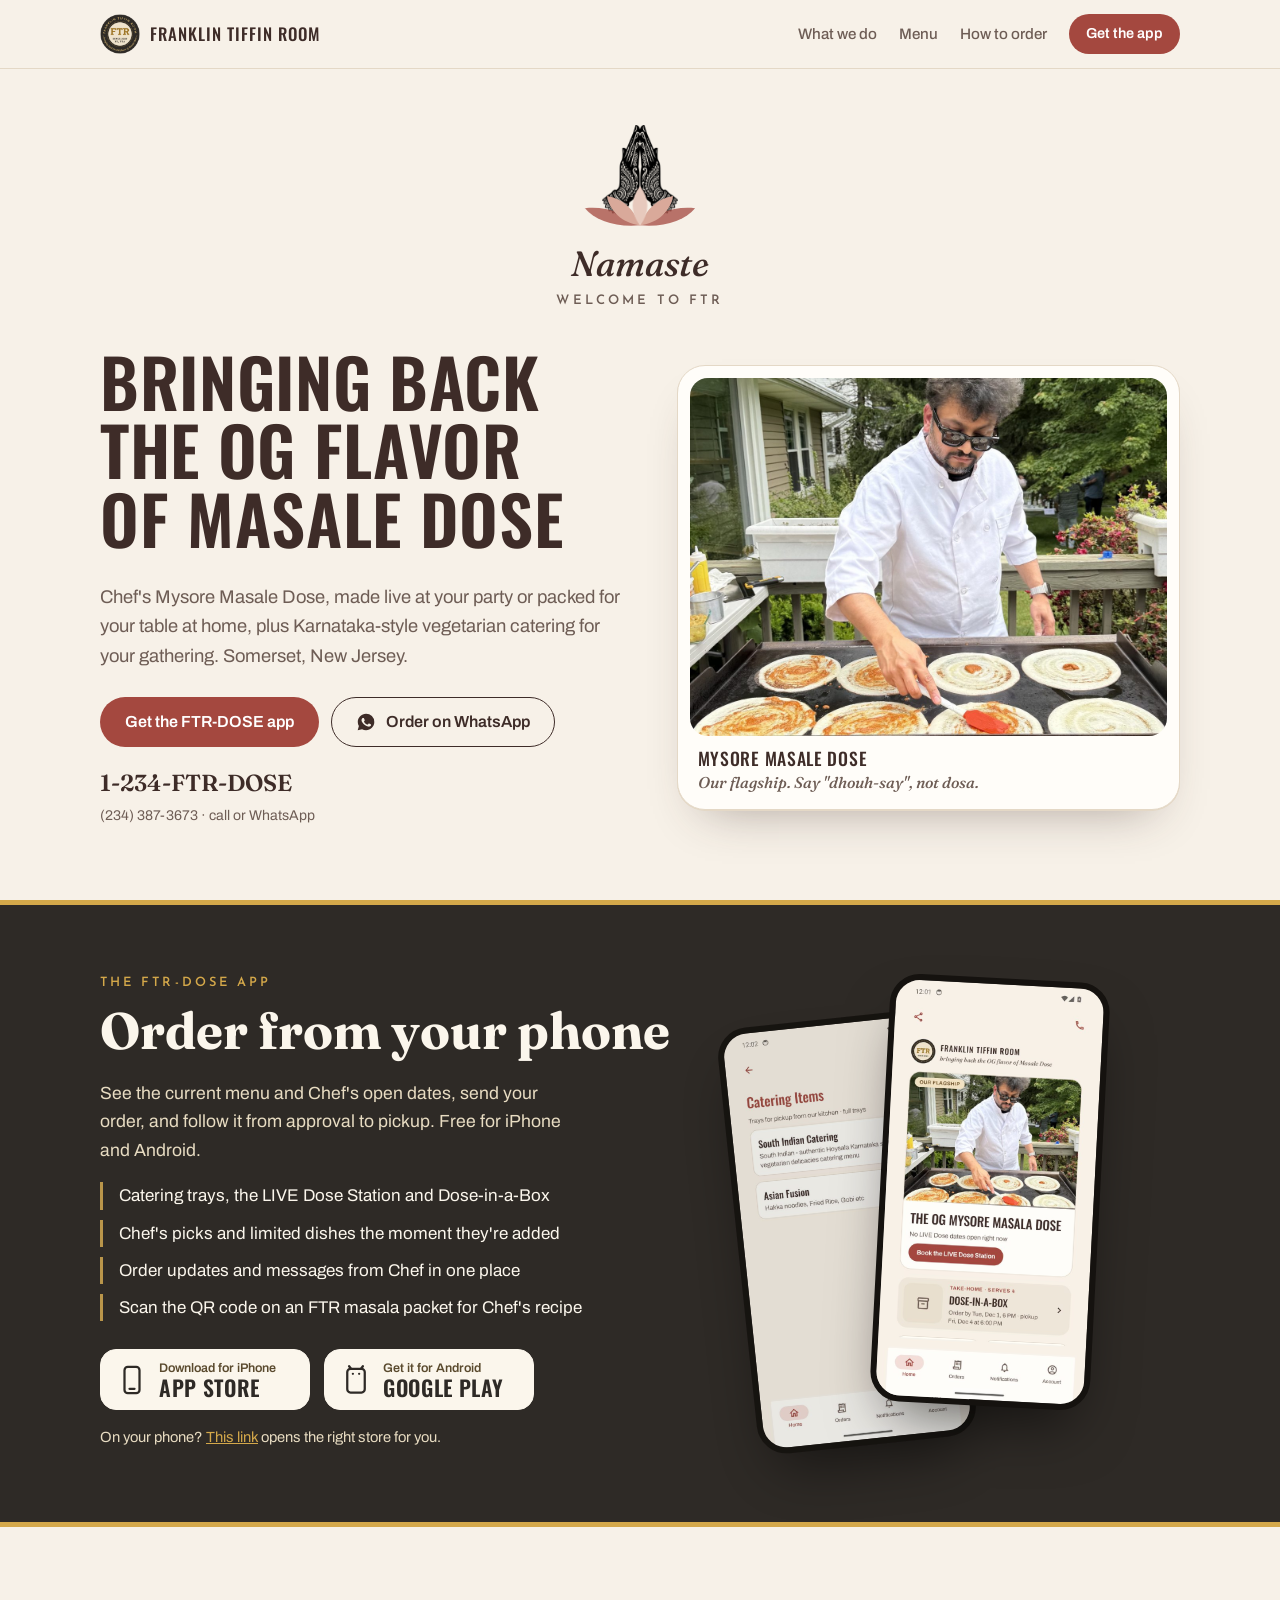
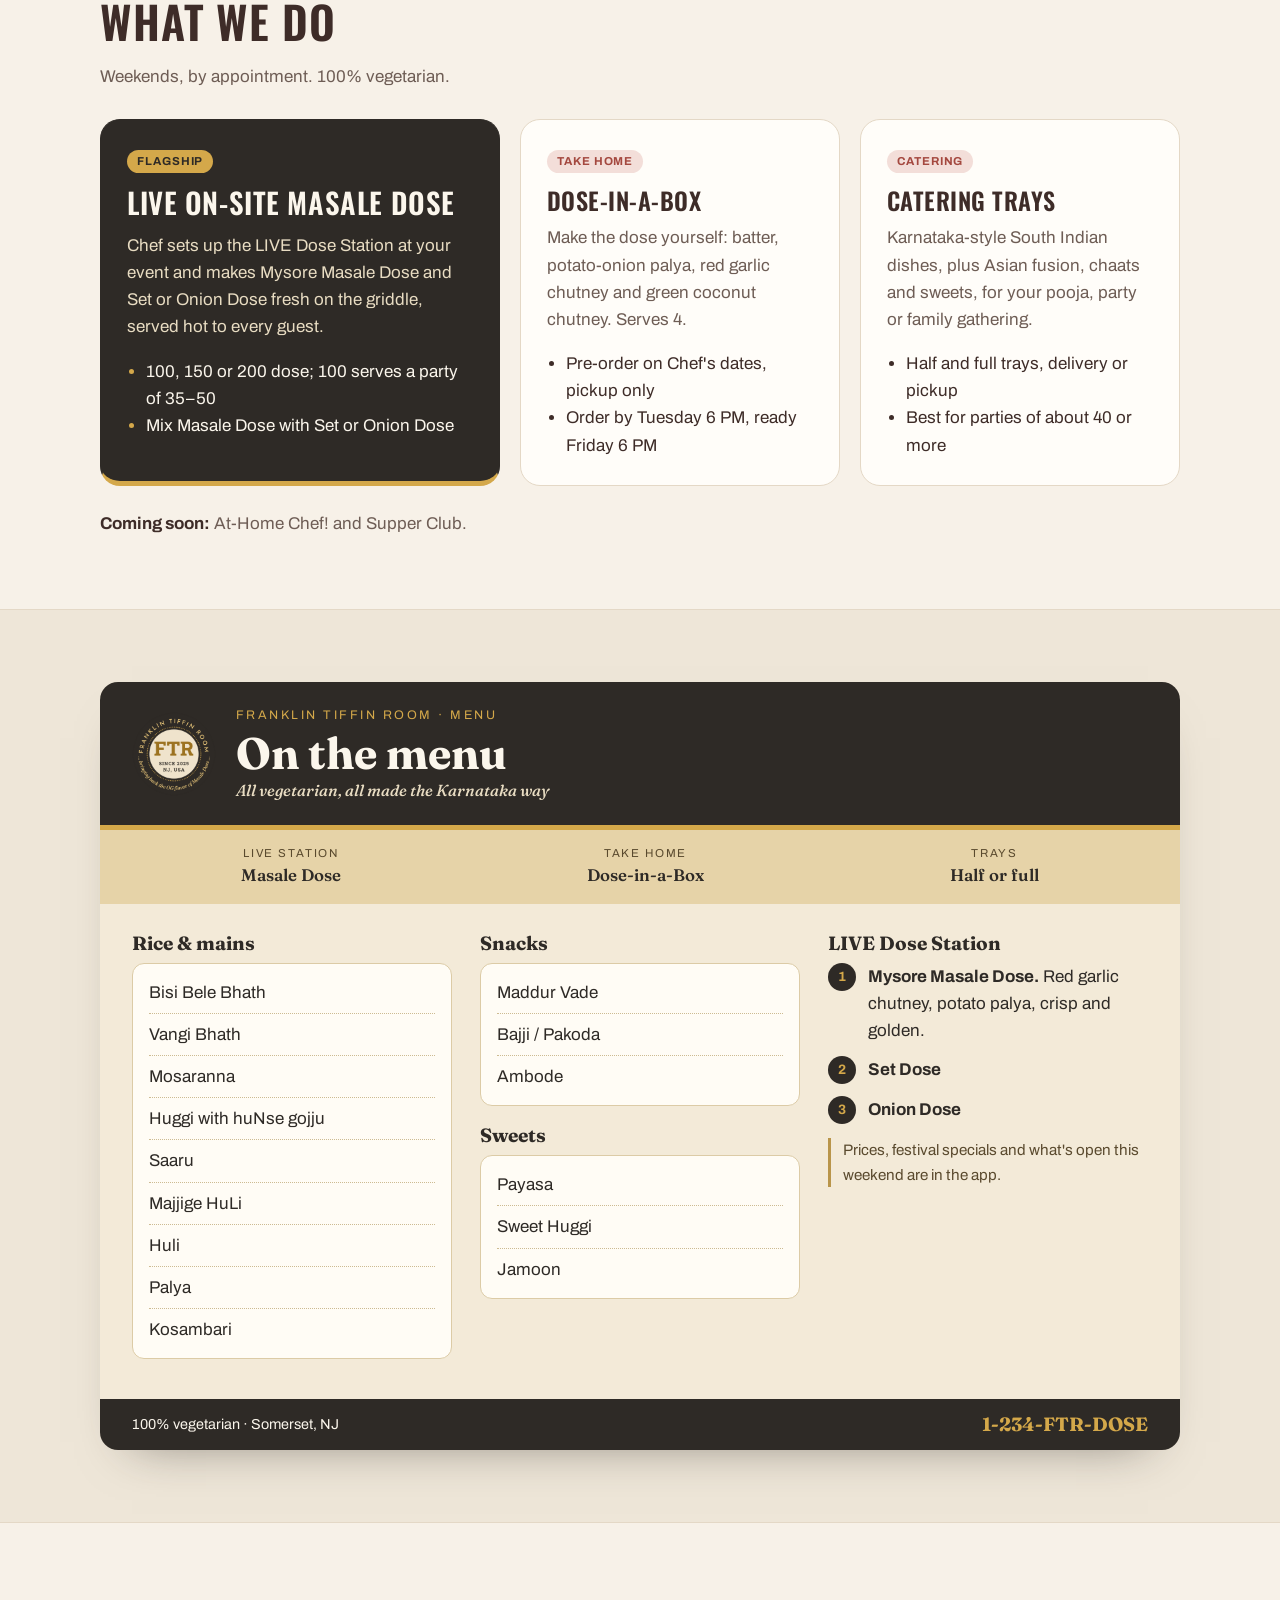
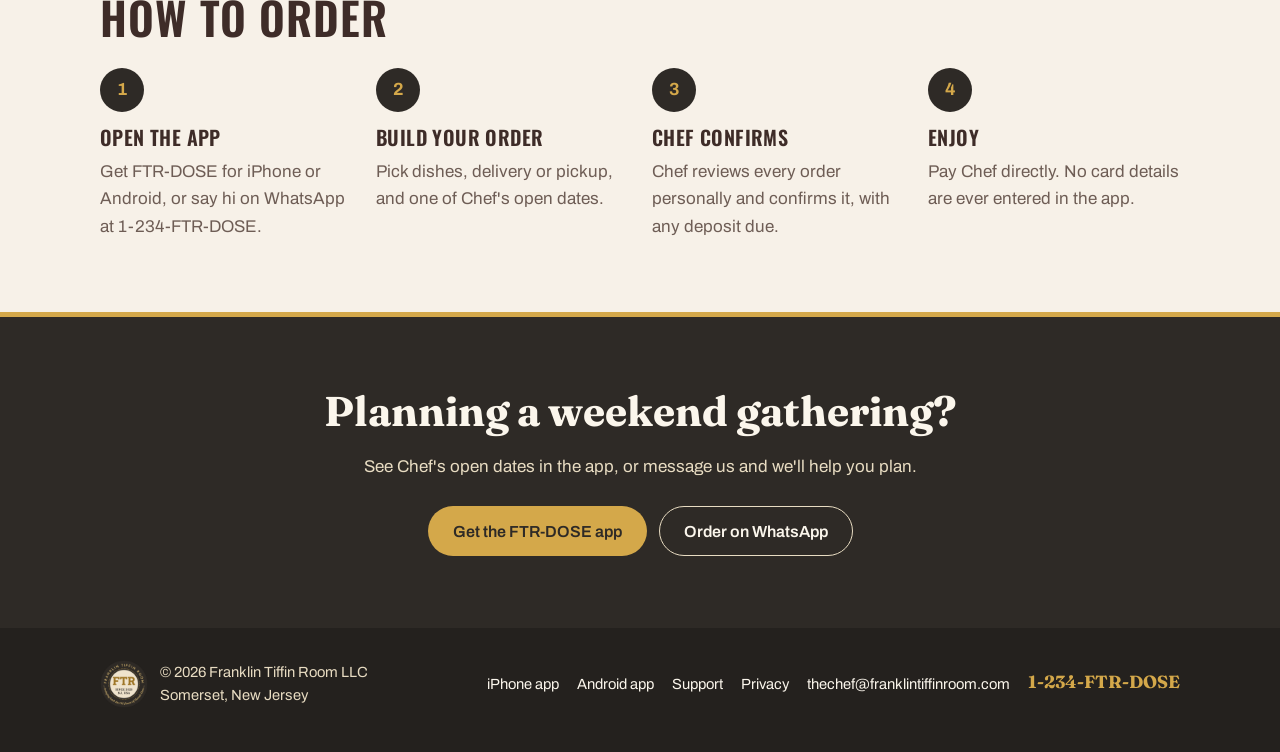
==== commit 77188a82: "Center the namaste hands, Namaste and Welcome to FTR above the hero Co-Authored-By: Claude Opus 5.5 " ====
--- a/index.html
+++ b/index.html
@@ -38,9 +38,8 @@
   <main id="top">
     <!-- Hero: the welcome from the app, beside Chef's flagship -->
     <section class="hero">
-      <div class="wrap hero-grid">
-        <div class="hero-copy">
-          <div class="namaste" aria-hidden="true">
+      <div class="wrap welcome">
+        <div class="namaste" aria-hidden="true">
             <img class="hands" src="/img/namaste-hands.png" alt="" width="96" height="112">
             <svg class="lotus" viewBox="6 64 98 42" aria-hidden="true">
               <path class="p p-outer" d="M55 100 C36 102 18 96 10 86 C26 84 44 90 55 100 Z" fill="#A4483F" opacity=".75"/>
@@ -50,7 +49,11 @@
               <path class="p p-center" d="M55 100 C47 90 47 78 55 68 C63 78 63 90 55 100 Z" fill="#E7C9BD"/>
             </svg>
           </div>
-          <p class="hello"><span class="tagline">Namaste</span> <span class="spaced">Welcome to FTR</span></p>
+        <p class="tagline">Namaste</p>
+        <p class="spaced">Welcome to FTR</p>
+      </div>
+      <div class="wrap hero-grid">
+        <div class="hero-copy">
           <h1>Bringing back the OG flavor of Masale Dose</h1>
           <p class="lede">Chef's Mysore Masale Dose, made live at your party or packed for your table at home, plus Karnataka-style vegetarian catering for your gathering. Somerset, New Jersey.</p>
           <div class="actions">
--- a/site.css
+++ b/site.css
@@ -70,6 +70,10 @@
 .hero { padding: 56px 0 72px; }
 .hero-grid { display: grid; grid-template-columns: 1.05fr 1fr; gap: 48px; align-items: center; }
 @media (max-width: 880px) { .hero-grid { grid-template-columns: 1fr; gap: 36px; } }
+.welcome { display: flex; flex-direction: column; align-items: center; text-align: center; margin-bottom: 40px; }
+.welcome p { margin: 0; }
+.welcome .tagline { margin-top: 6px; }
+.welcome .spaced { margin-top: 10px; }
 .namaste { position: relative; width: 120px; height: 108px; margin-bottom: 6px; }
 .namaste .hands { position: absolute; left: 22px; top: 0; width: 76px; height: auto; }
 .namaste .lotus { position: absolute; left: 0; top: 56px; width: 120px; height: 52px; overflow: visible; }
@@ -87,7 +91,7 @@
 @keyframes bloom-l { from { opacity: 0; transform: rotate(40deg) scale(.4); } }
 @keyframes bloom-r { from { opacity: 0; transform: rotate(-40deg) scale(.4); } }
 .hello { display: flex; align-items: baseline; flex-wrap: wrap; gap: 14px; margin-bottom: 10px; }
-.tagline { font: italic 500 1.9rem/1 var(--serif); }
+.tagline { font: italic 500 2.2rem/1.1 var(--serif); }
 .spaced { font: 600 .82rem/1 var(--spaced); letter-spacing: .24em; text-transform: uppercase; color: var(--muted); }
 .hero h1 { font: 600 clamp(2.5rem, 5.6vw, 4.2rem)/1.02 var(--display); text-transform: uppercase; letter-spacing: .01em; max-width: 13ch; }
 .lede { font-size: 1.15rem; color: var(--muted); max-width: 50ch; margin-bottom: 26px; }
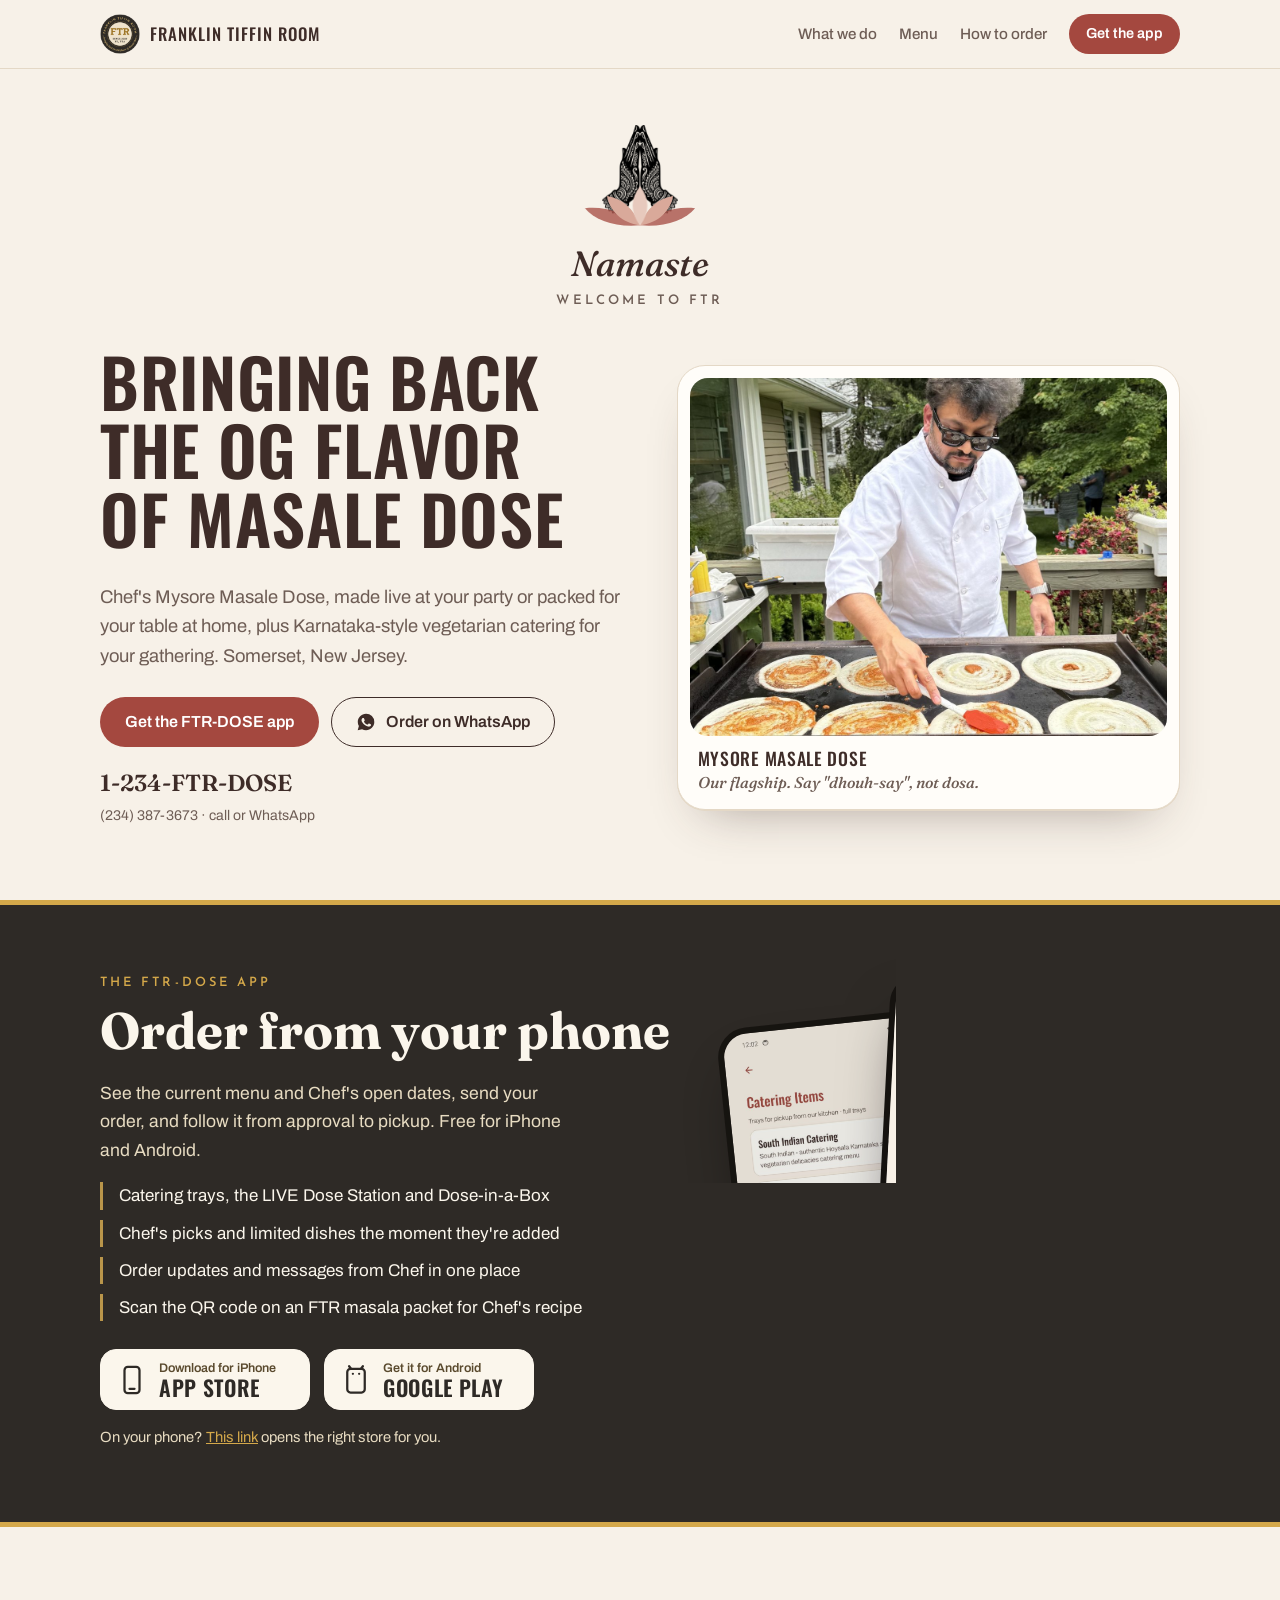
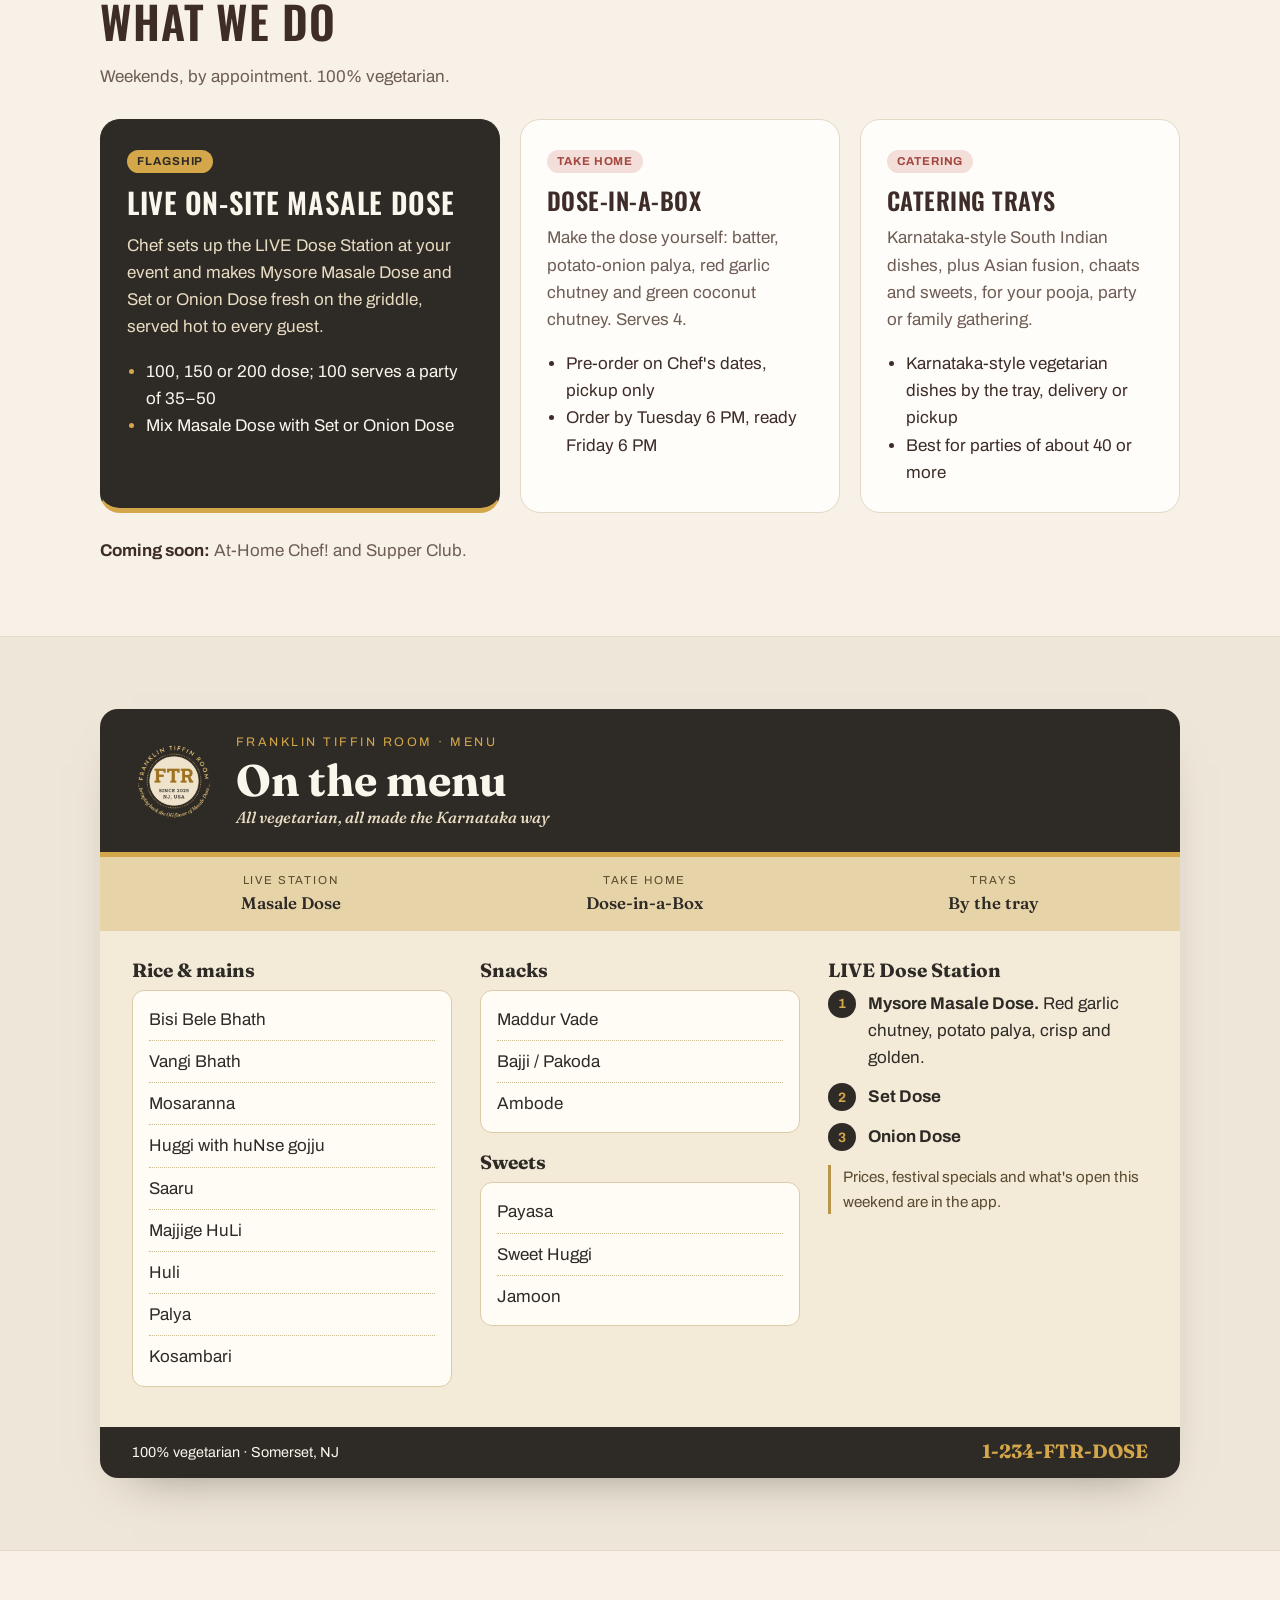
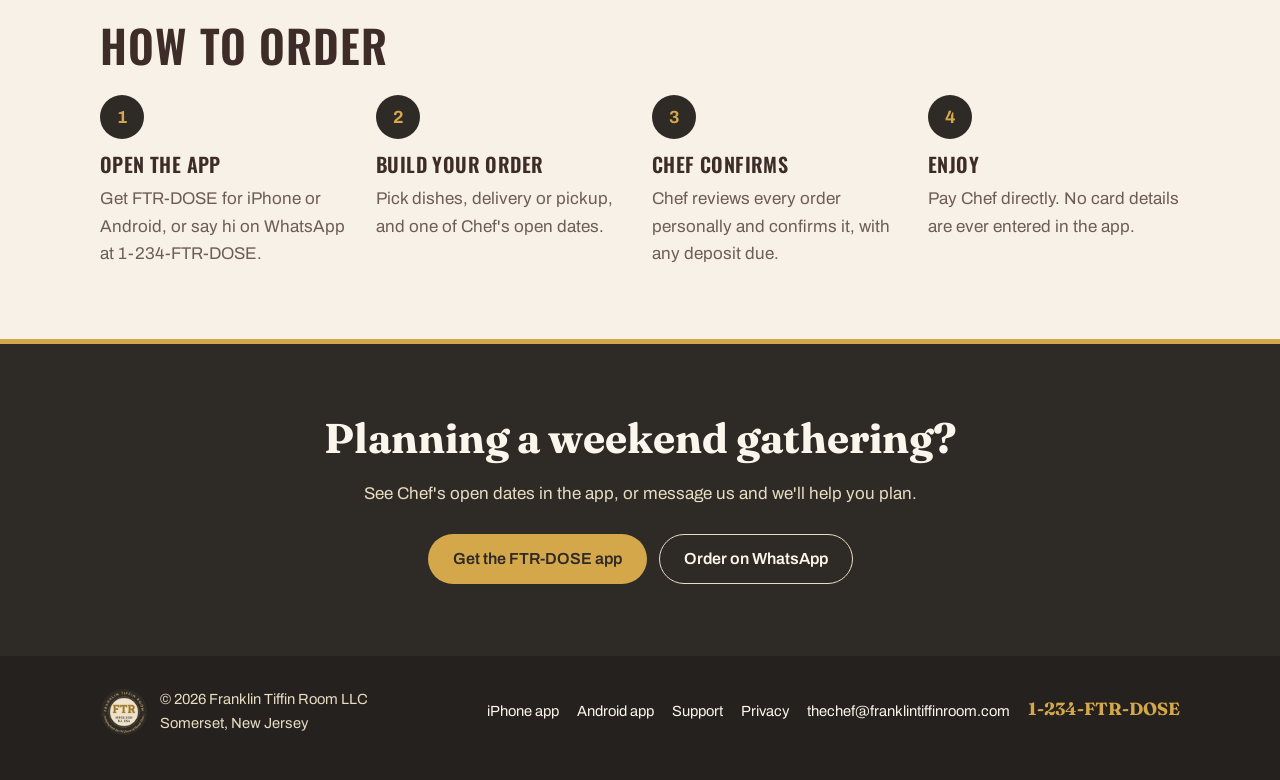
==== commit ed181752: "Catering: dishes by the tray (no half trays) Co-Authored-By: Claude Opus 5.5 <noreply@anthropic.com>" ====
--- a/index.html
+++ b/index.html
@@ -133,7 +133,7 @@
             <h3>Catering trays</h3>
             <p>Karnataka-style South Indian dishes, plus Asian fusion, chaats and sweets, for your pooja, party or family gathering.</p>
             <ul>
-              <li>Half and full trays, delivery or pickup</li>
+              <li>Karnataka-style vegetarian dishes by the tray, delivery or pickup</li>
               <li>Best for parties of about 40 or more</li>
             </ul>
           </article>
@@ -157,7 +157,7 @@
           <div class="cg-strip">
             <div><span>Live station</span><b>Masale Dose</b></div>
             <div><span>Take home</span><b>Dose-in-a-Box</b></div>
-            <div><span>Trays</span><b>Half or full</b></div>
+            <div><span>Trays</span><b>By the tray</b></div>
           </div>
           <div class="cg-body">
             <div class="cg-col">
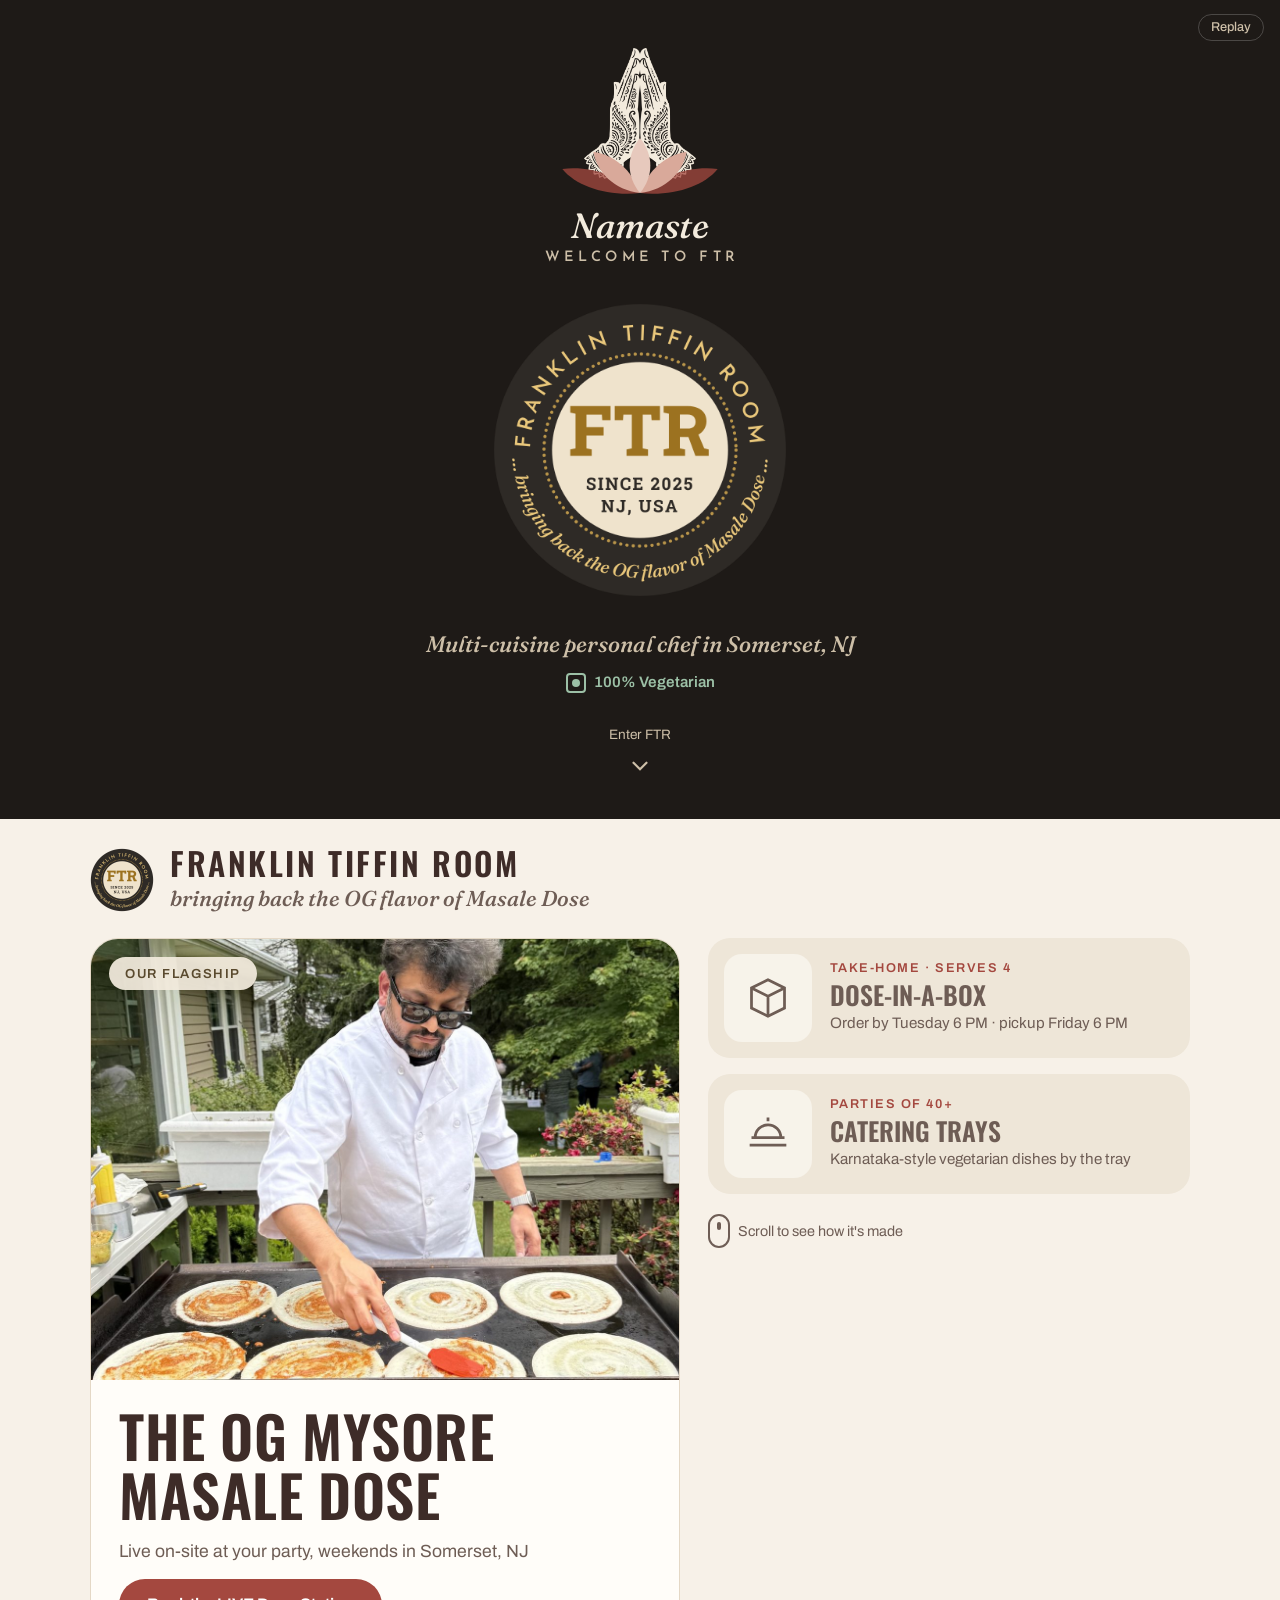
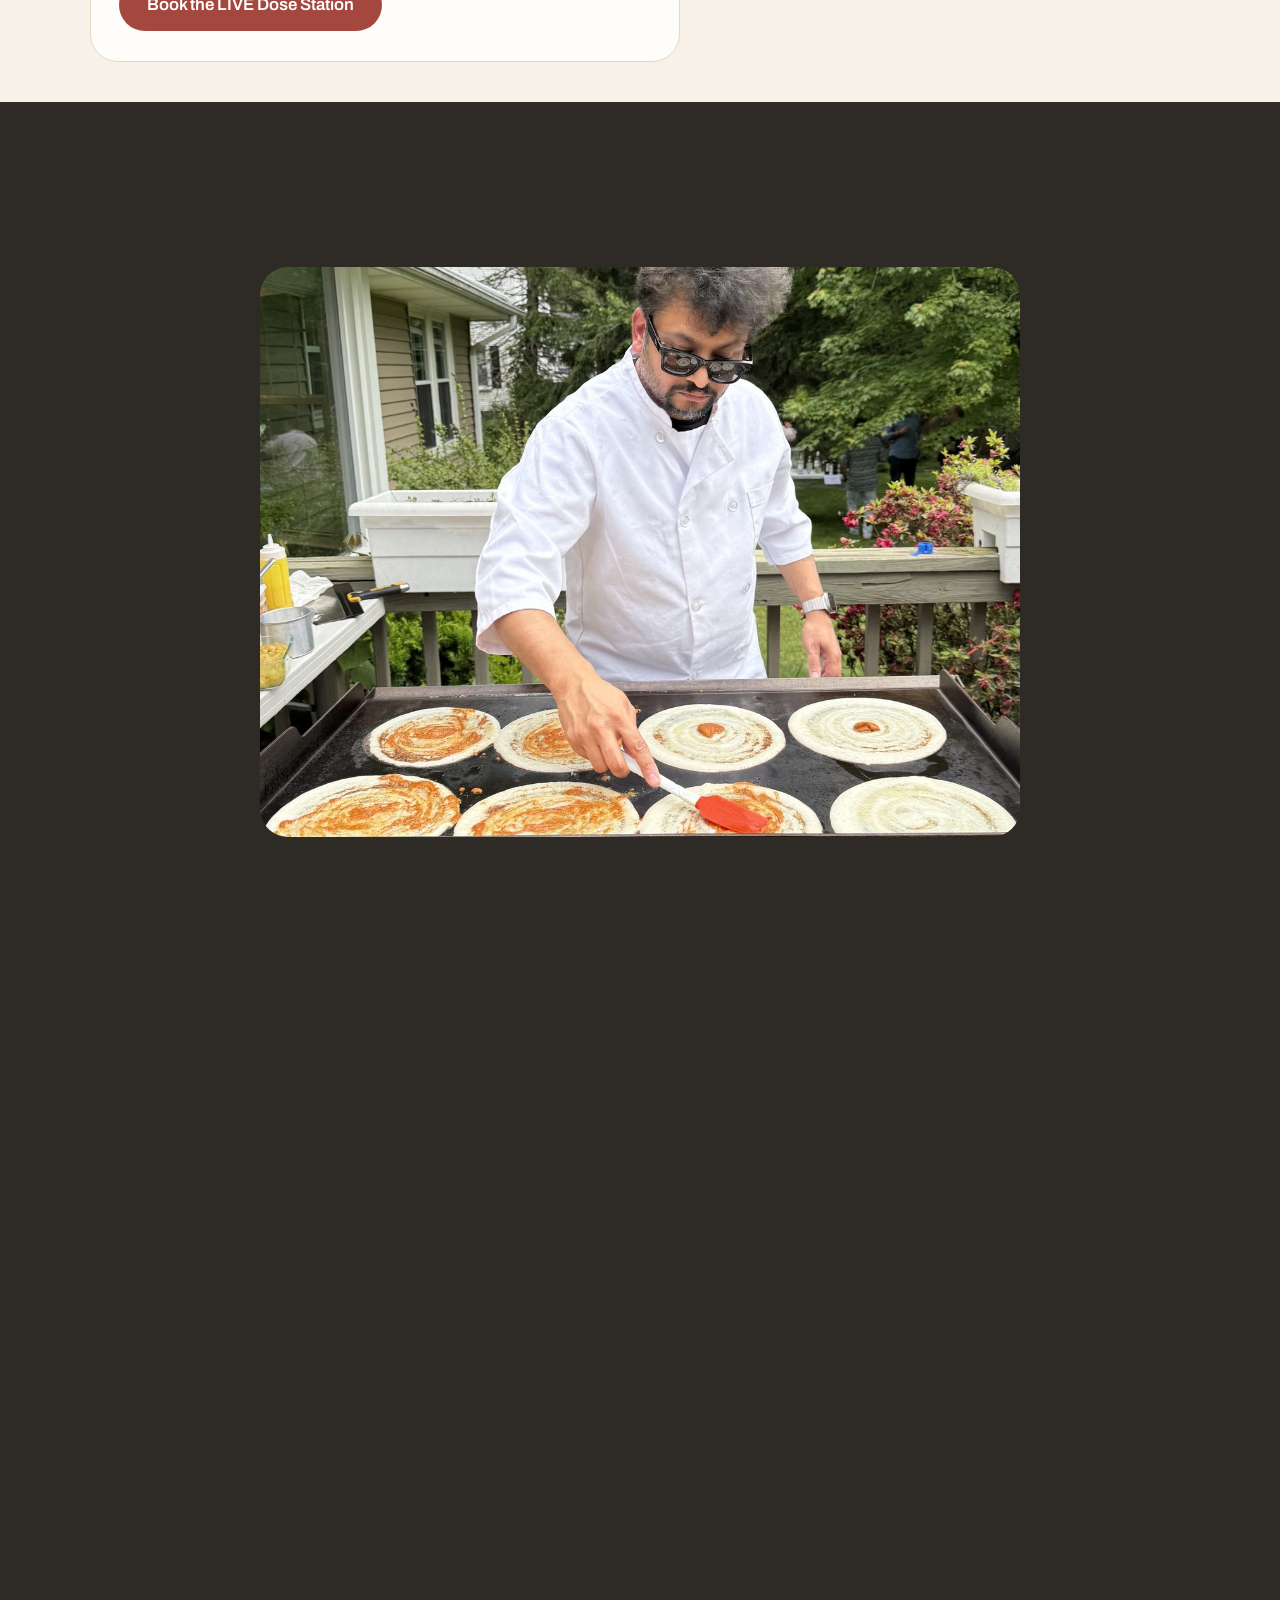
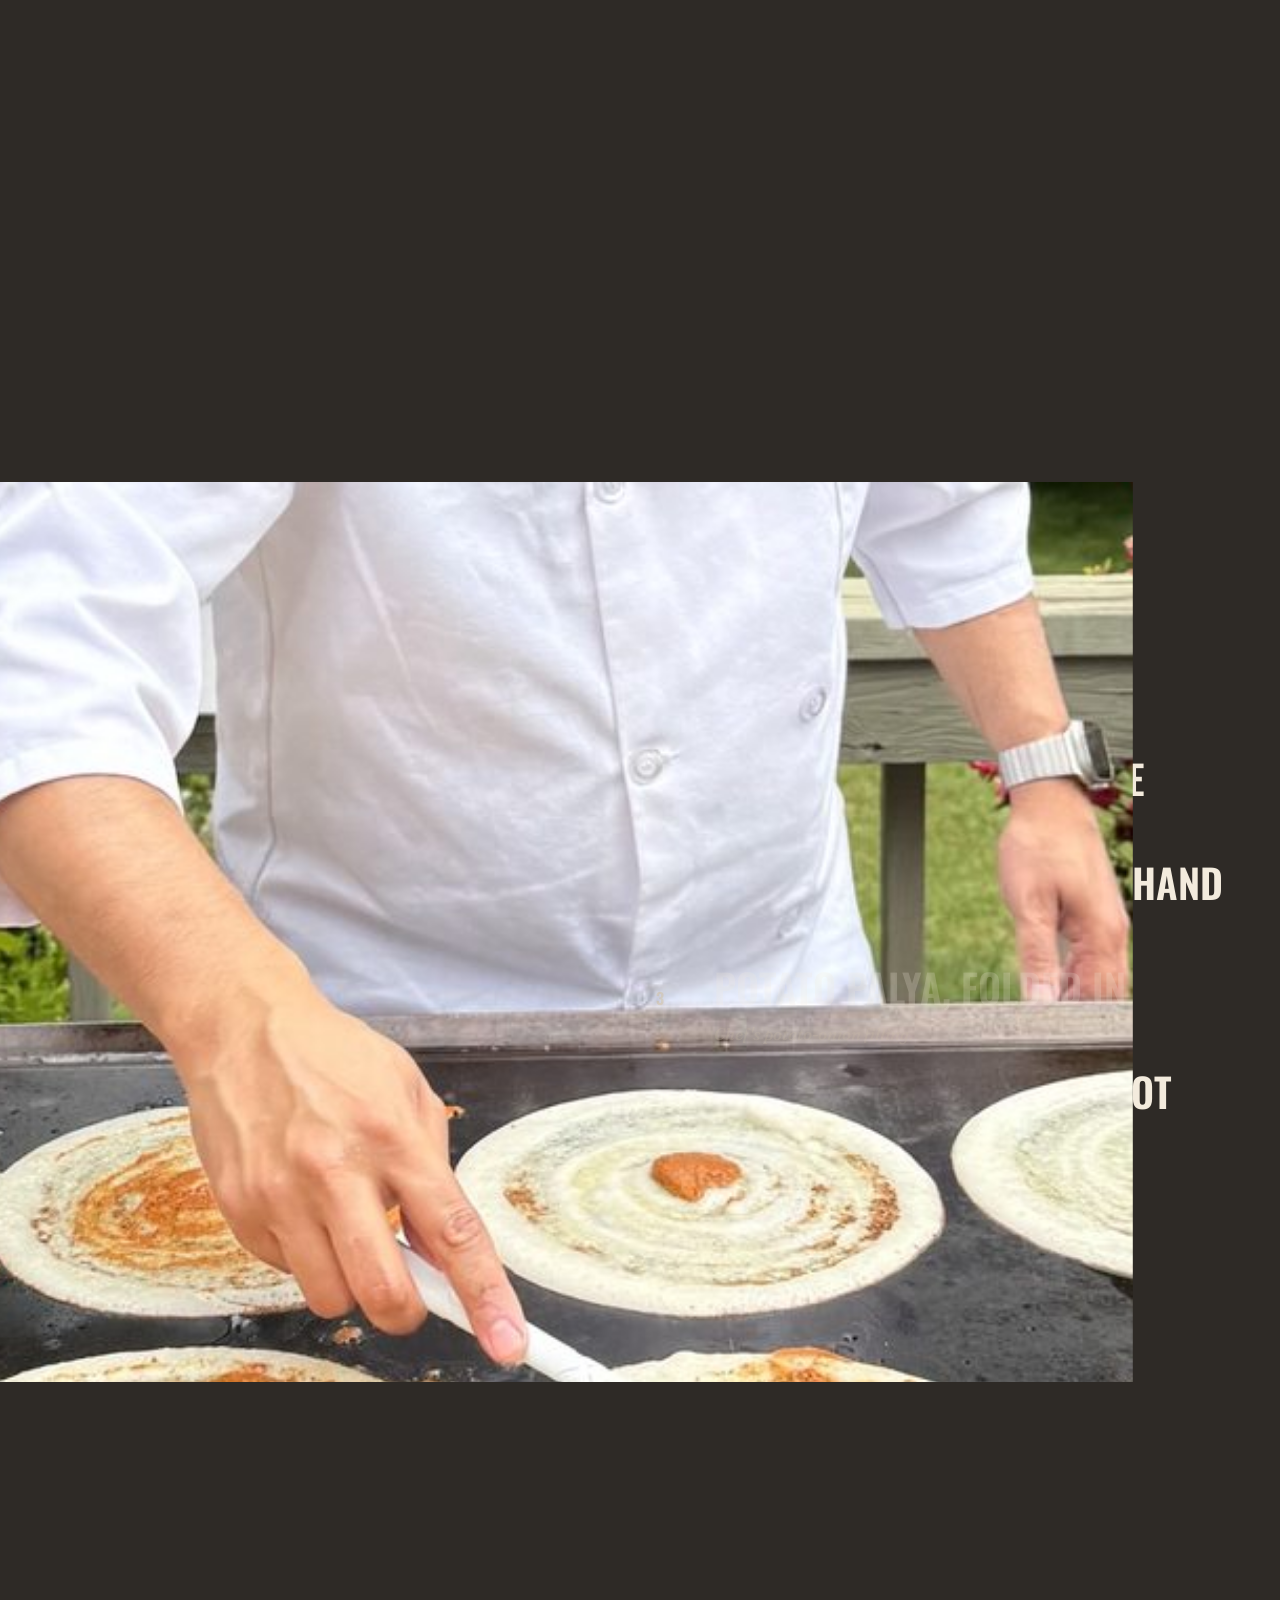
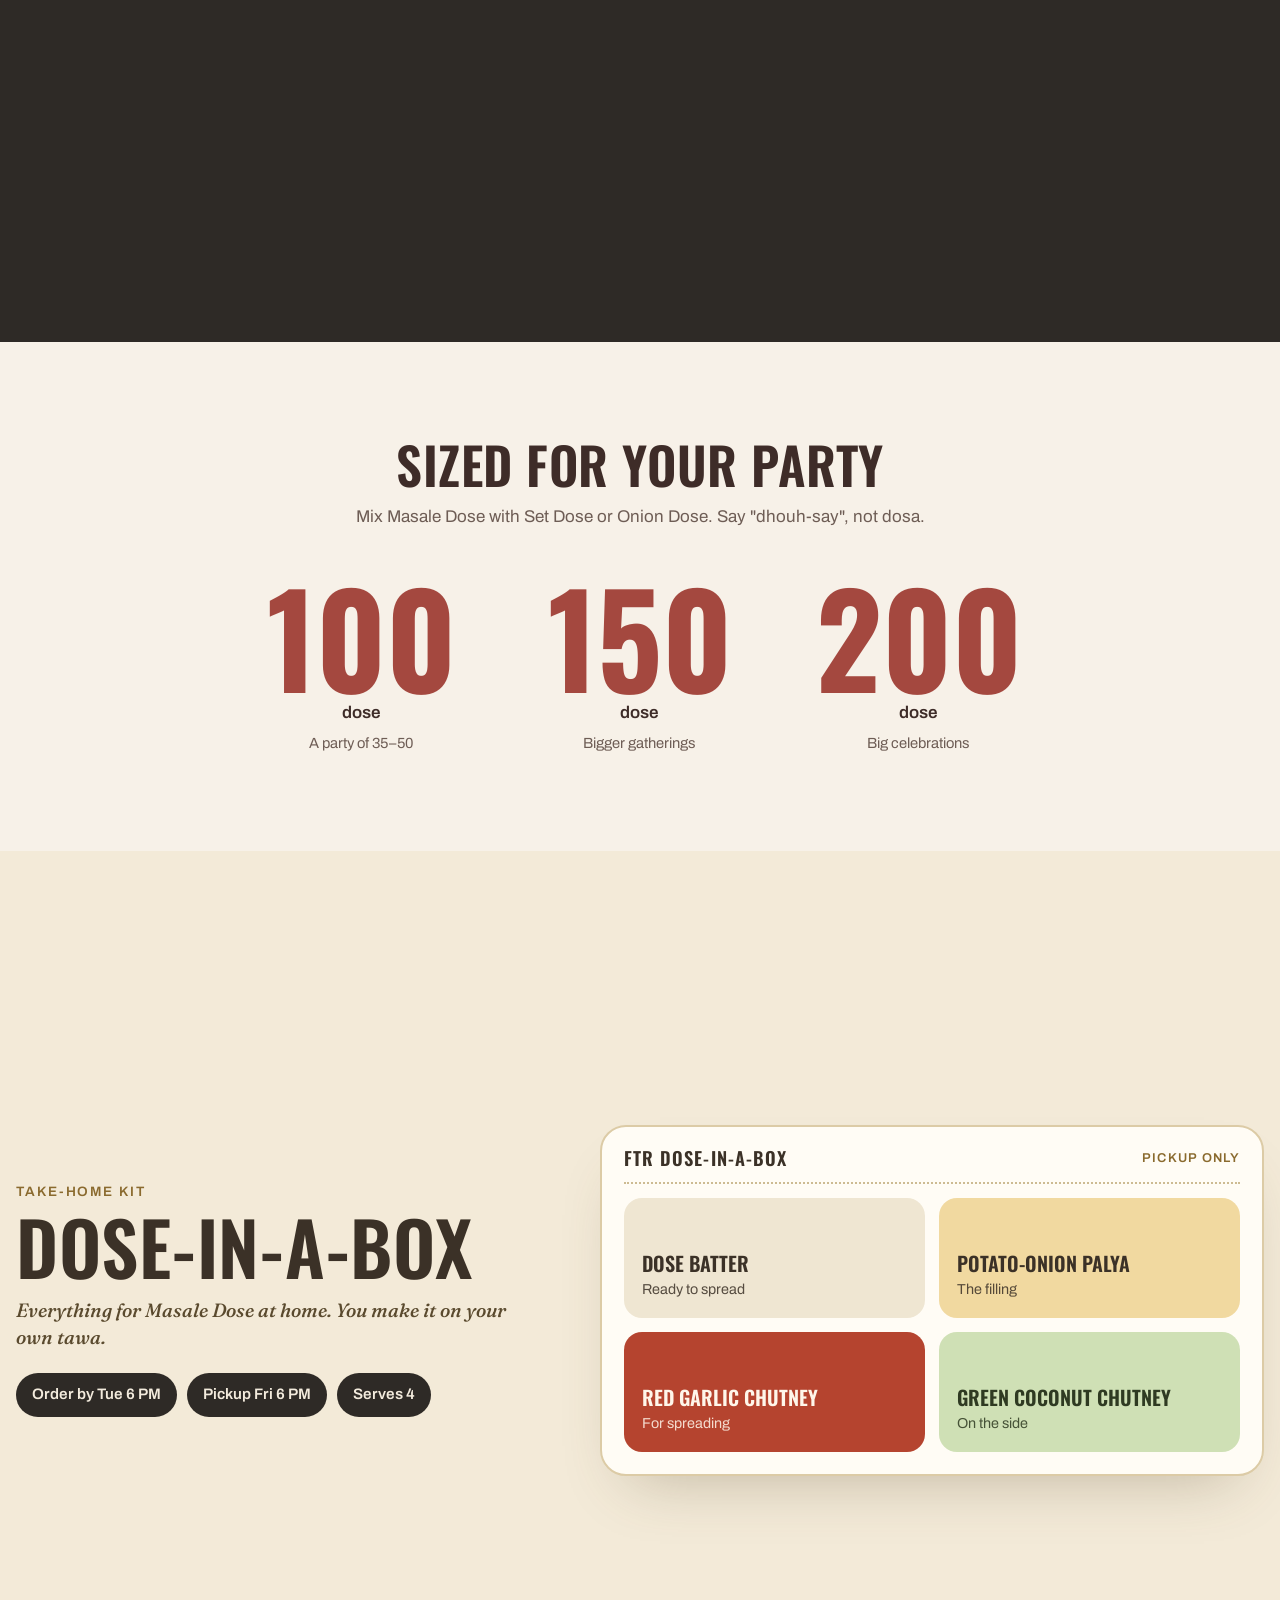
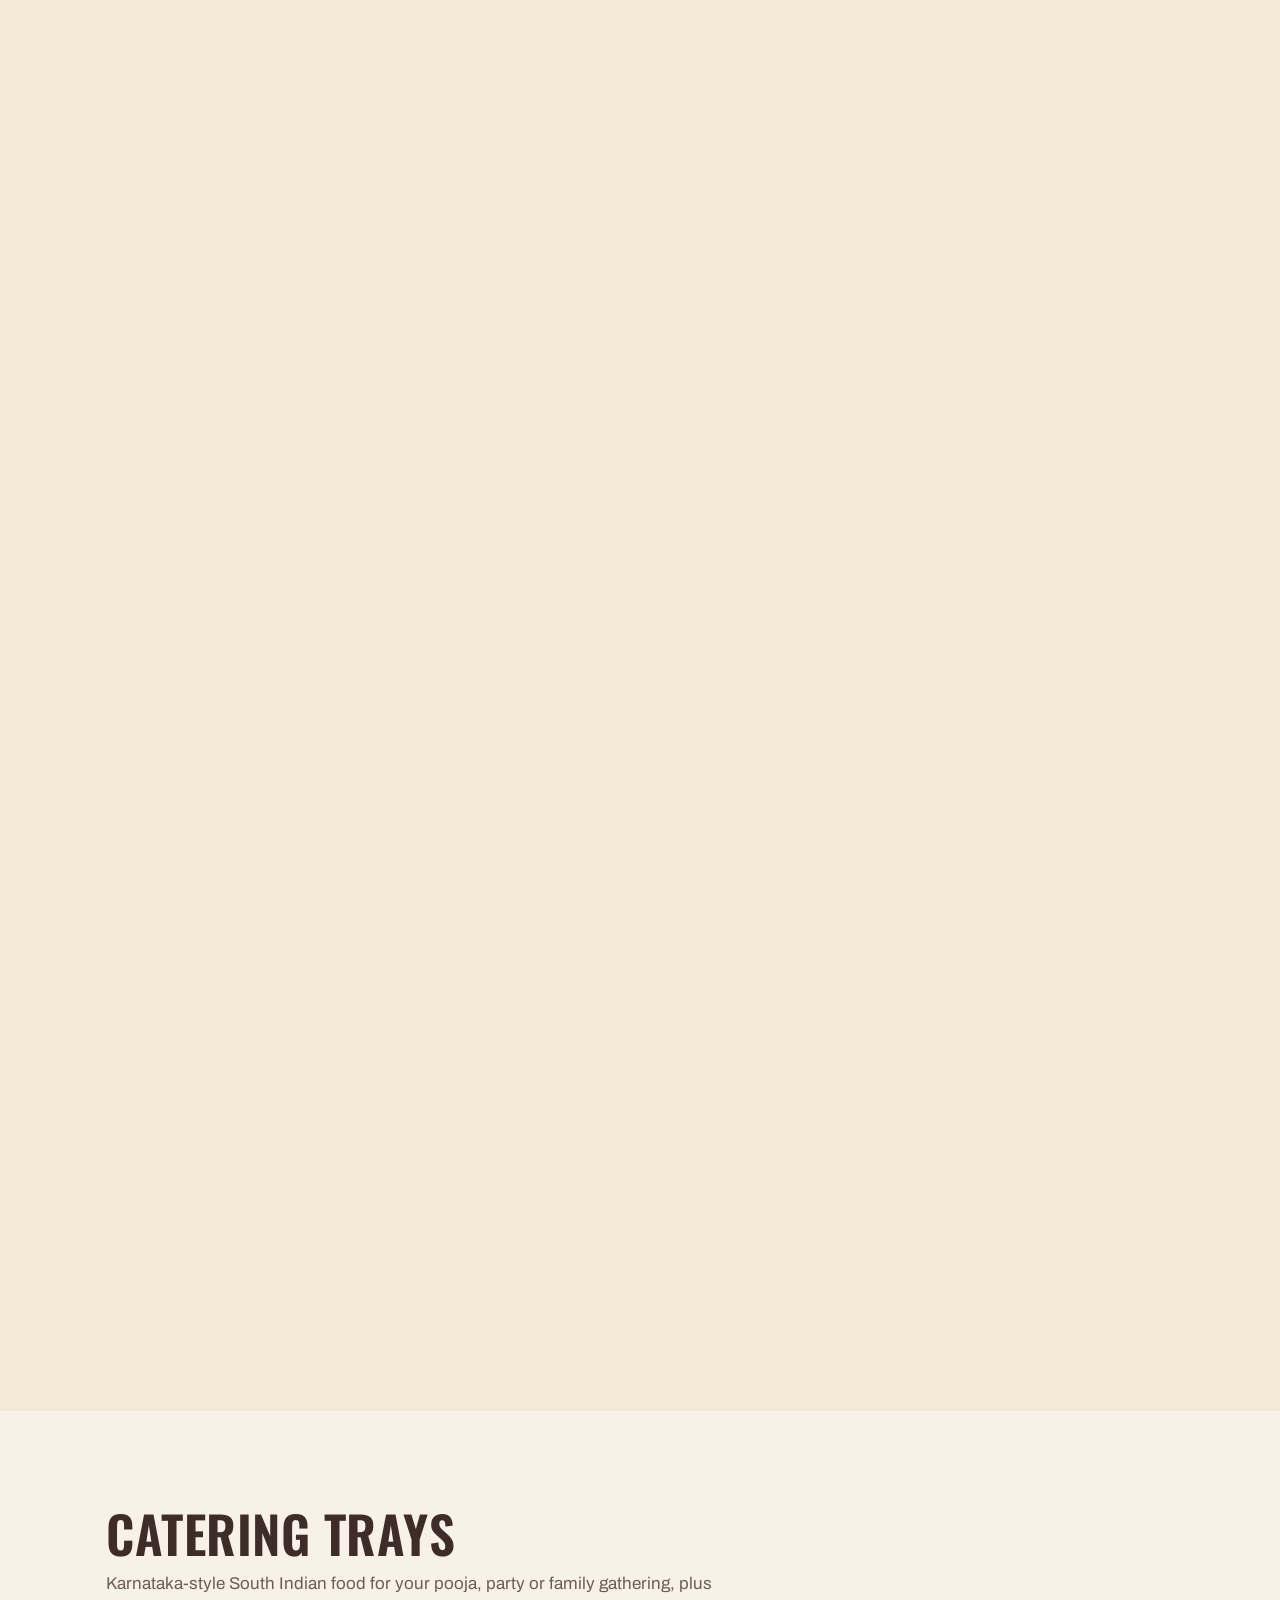
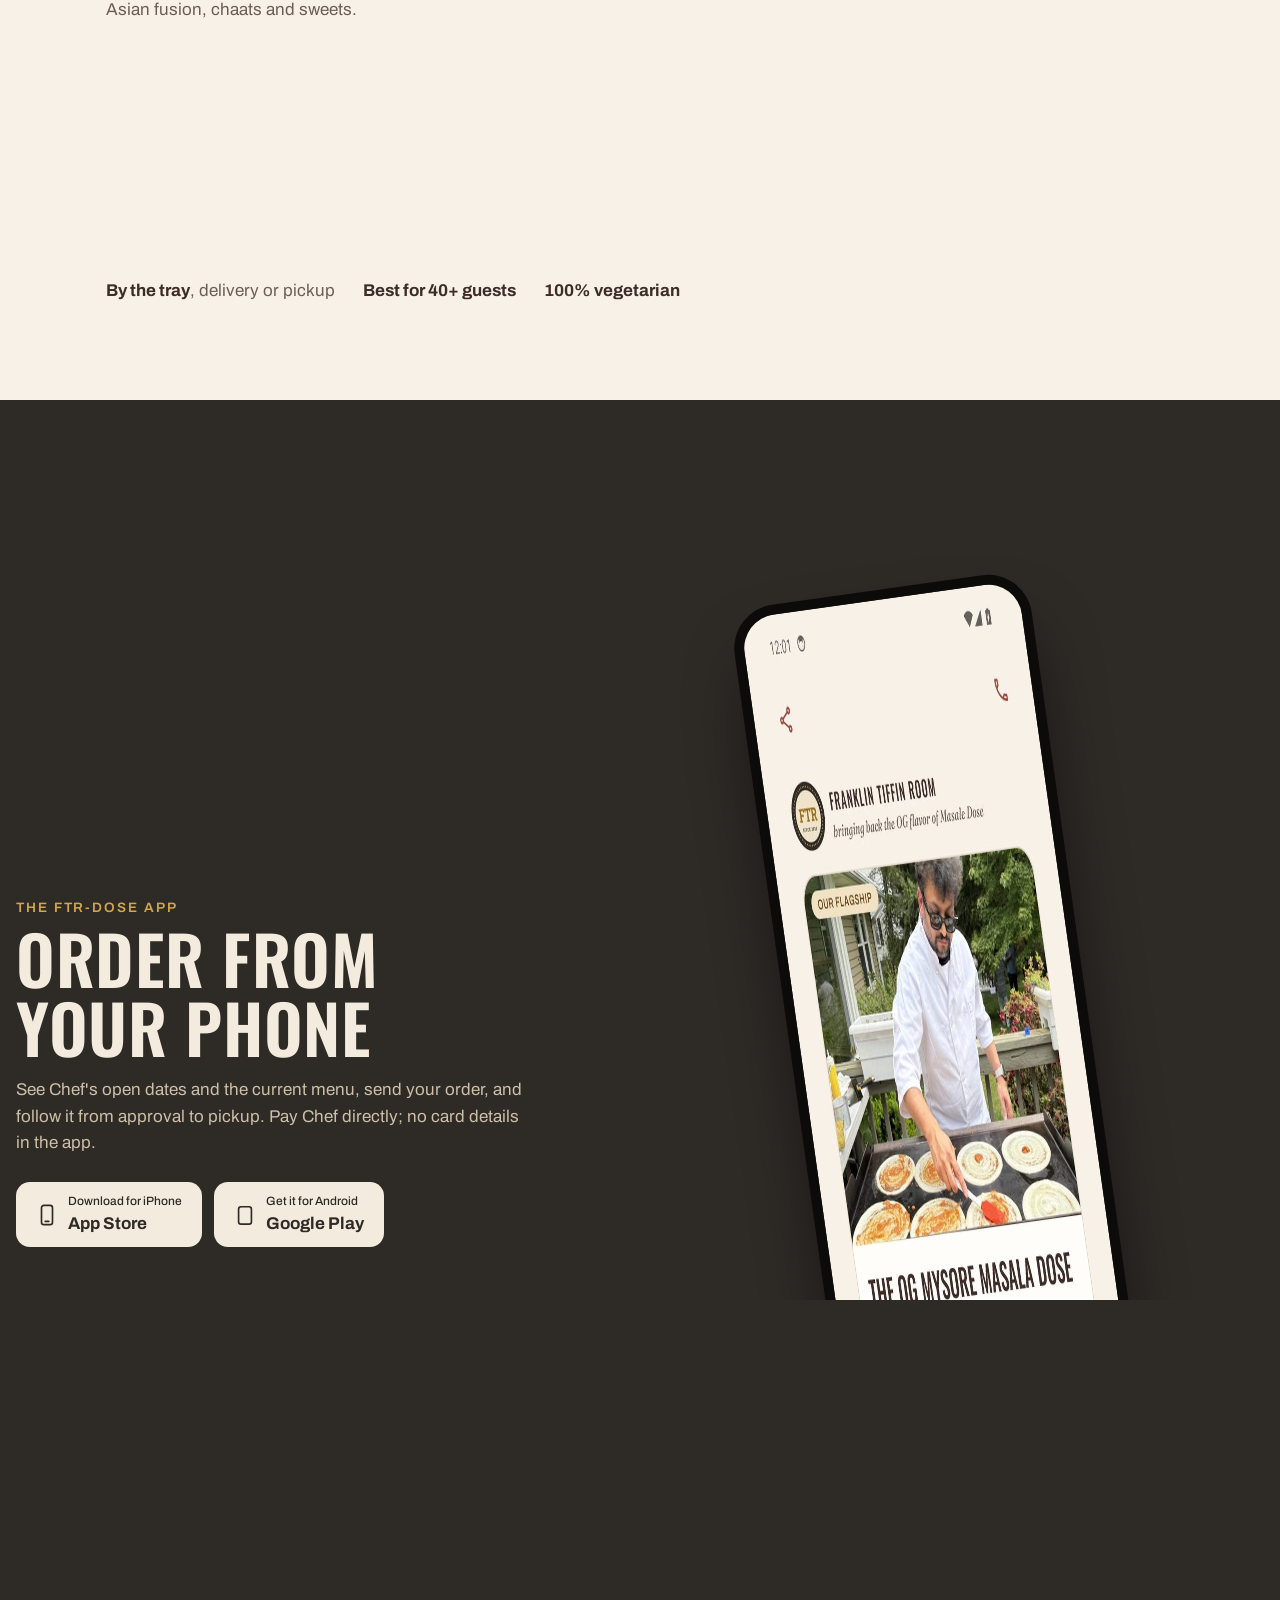
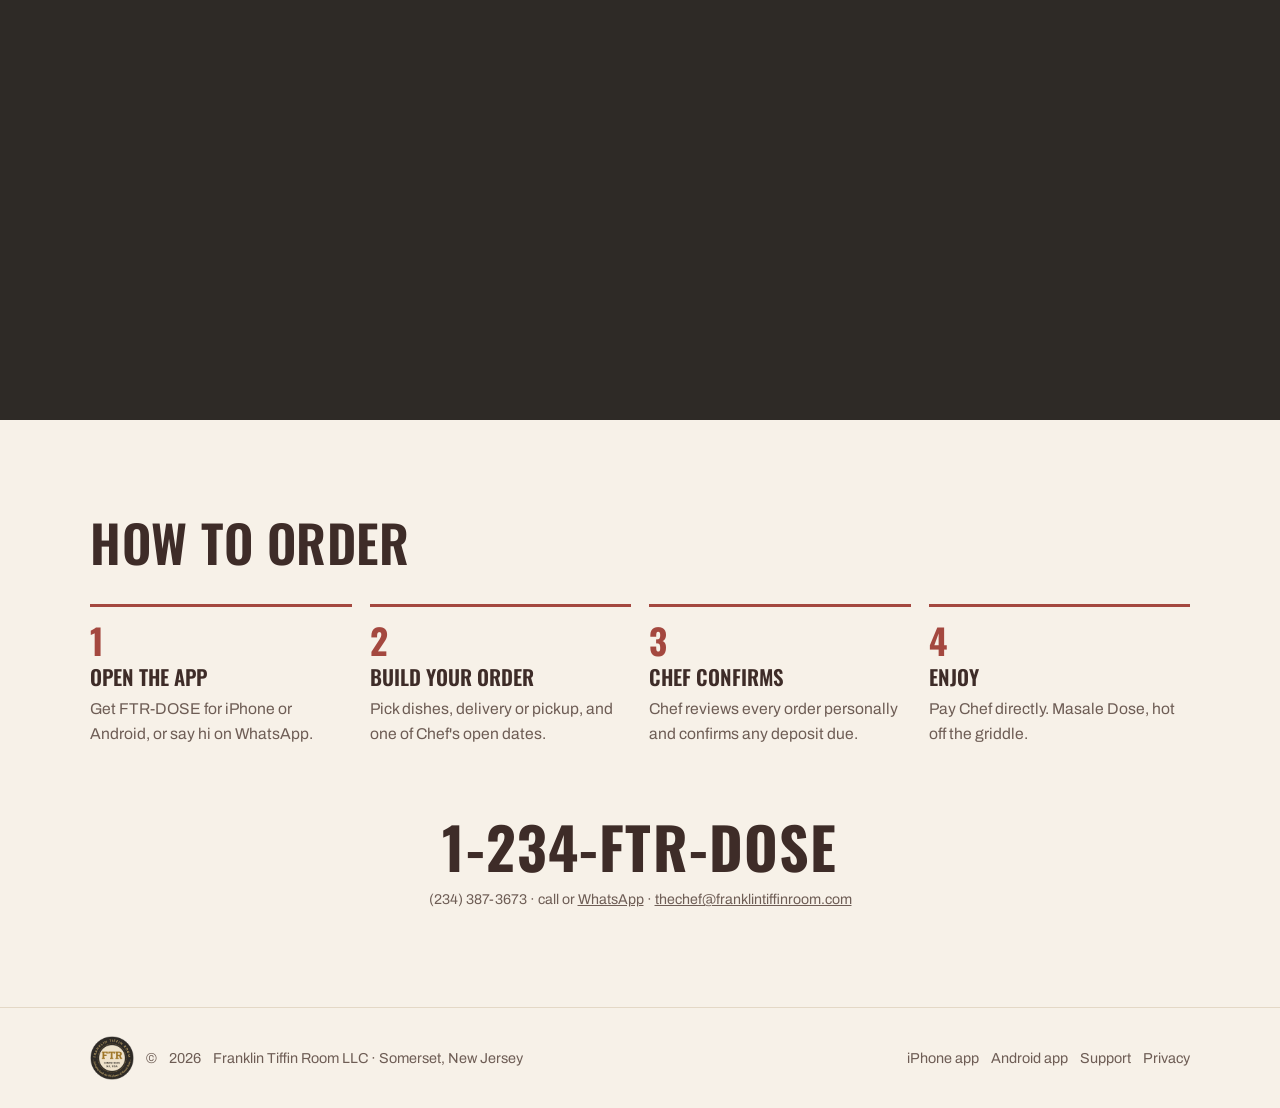
==== commit 08955401: "New homepage: app welcome animation, app home screen, scroll story Co-Authored-By: Claude Opus 5.5 <" ====
--- a/index.html
+++ b/index.html
@@ -10,226 +10,485 @@
   <meta property="og:description" content="Bringing back the OG flavor of Masale Dose. Live Dose Station, Dose-in-a-Box and vegetarian catering in Somerset, NJ.">
   <meta property="og:type" content="website">
   <meta property="og:url" content="https://franklintiffinroom.com/">
-  <meta property="og:image" content="https://franklintiffinroom.com/img/masale-dose.jpg">
+  <meta property="og:image" content="https://franklintiffinroom.com/img/chef-griddle.jpg">
   <link rel="icon" href="/img/favicon.png" type="image/png">
   <link rel="apple-touch-icon" href="/img/apple-touch-icon.png">
-  <link rel="preconnect" href="https://fonts.googleapis.com">
+    <link rel="preconnect" href="https://fonts.googleapis.com">
   <link rel="preconnect" href="https://fonts.gstatic.com" crossorigin>
-  <link href="https://fonts.googleapis.com/css2?family=Archivo:wght@400;500;600;700&family=Fraunces:ital,opsz,wght@0,9..144,600;0,9..144,700;1,9..144,500&family=Josefin+Sans:wght@600;700&family=Oswald:wght@500;600&display=swap" rel="stylesheet">
-  <link rel="stylesheet" href="/site.css">
+  <link href="https://fonts.googleapis.com/css2?family=Archivo:wght@400;500;600;700&family=Fraunces:ital,opsz,wght@0,9..144,600;1,9..144,500&family=Oswald:wght@500;600;700&family=Josefin+Sans:wght@600&display=swap" rel="stylesheet">
+  <style>
+  /* Layout: the app's home screen as the opener, then full-bleed "chapters" that pin and change as you scroll (Apple-style), ending in the app download. */
+  :root {
+    --sand: #F7F1E8;  --surface: #FFFDF9; --panel: #EEE6D8; --line: #E4D8C6;
+    --ink: #3E2C28;   --muted: #6E5D55;   --brick: #A4483F; --brick-ink: #FFFFFF;
+    --charcoal: #2E2A26; --gold: #D4A84A; --cream: #F3EBDD; --cream-dim: #CDBFA8;
+    --display: "Oswald", "Arial Narrow", sans-serif;
+    --body: "Archivo", system-ui, -apple-system, "Segoe UI", sans-serif;
+    --serif: "Fraunces", Georgia, serif;
+    --radius: 28px;
+  }
+  @media (prefers-color-scheme: dark) { :root:not([data-theme="light"]) {
+    --sand: #1E1A17; --surface: #29231F; --panel: #332B26; --line: #45392F;
+    --ink: #F3EBDD; --muted: #C2B3A2; --brick: #C8655A; --brick-ink: #FFFFFF;
+    --charcoal: #141110; --cream: #F3EBDD; --cream-dim: #B9AB94; color-scheme: dark } }
+  :root[data-theme="dark"] {
+    --sand: #1E1A17; --surface: #29231F; --panel: #332B26; --line: #45392F;
+    --ink: #F3EBDD; --muted: #C2B3A2; --brick: #C8655A; --brick-ink: #FFFFFF;
+    --charcoal: #141110; --cream: #F3EBDD; --cream-dim: #B9AB94; color-scheme: dark }
+  
+  * { box-sizing: border-box; }
+  body { margin: 0; background: var(--sand); color: var(--ink); font: 400 17px/1.55 var(--body); -webkit-font-smoothing: antialiased; overflow-x: clip; }
+  img { max-width: 100%; display: block; }
+  a { color: inherit; }
+  :focus-visible { outline: 3px solid var(--gold); outline-offset: 3px; border-radius: 8px; }
+  h1, h2, h3 { margin: 0; text-wrap: balance; font-weight: 600; }
+  p { margin: 0; }
+  .gut { padding-left: max(16px, env(safe-area-inset-left, 0px)); padding-right: max(16px, env(safe-area-inset-right, 0px)); }
+  .wrap { max-width: 1100px; margin: 0 auto; }
+  .disp { font-family: var(--display); text-transform: uppercase; letter-spacing: .01em; line-height: 1.02; }
+  .btn { display: inline-flex; align-items: center; justify-content: center; min-height: 52px; padding: 12px 28px; border-radius: 999px; background: var(--brick); color: var(--brick-ink); font: 600 1.05rem/1.2 var(--body); text-decoration: none; }
+  .btn.line { background: transparent; color: inherit; border: 1.5px solid currentColor; }
+  
+  /* 0. Opener: the app's welcome screen. Charcoal in both themes, like the app's seal. */
+  .open { --oc: #1E1A17; background: var(--oc); color: #F3EBDD; text-align: center; padding-block: 48px 40px; display: grid; justify-items: center; gap: 0; position: relative; cursor: default; }
+  .lotus { position: relative; width: 170px; height: 152px; }
+  .lotus .hands { position: absolute; left: 29px; top: 0; width: 112px; height: 131px; object-fit: contain; }
+  .lotus svg { position: absolute; left: 0; top: 83px; width: 170px; height: 69px; overflow: visible; }
+  .hello { margin-top: 8px; display: grid; gap: 8px; }
+  .hello .n { font: italic 500 2.2rem/1 var(--serif); }
+  .hello .w { font: 600 .9rem/1 "Josefin Sans", var(--body); letter-spacing: .3em; color: #CDBFA8; padding-left: .3em; }
+  .seal { position: relative; width: min(300px, 72vw); aspect-ratio: 1; margin-top: 34px; }
+  .seal img, .seal svg { position: absolute; inset: 0; width: 100%; height: 100%; }
+  .open .line { font: italic 500 clamp(1.15rem, 3vw, 1.4rem)/1.3 var(--serif); color: #CDBFA8; margin-top: 30px; }
+  .veg { display: inline-flex; align-items: center; gap: 8px; margin-top: 12px; color: #9CC0A6; font-weight: 600; font-size: .95rem; }
+  .veg i { width: 20px; height: 20px; border: 2px solid currentColor; border-radius: 4px; display: grid; place-items: center; }
+  .veg i::after { content: ""; width: 8px; height: 8px; border-radius: 50%; background: currentColor; }
+  .open .go { margin-top: 30px; display: grid; justify-items: center; gap: 8px; color: #CDBFA8; font-size: .85rem; text-decoration: none; }
+  .open .go svg { width: 26px; height: 26px; }
+  .anim .open .go svg { animation: nudge 1.8s ease-in-out infinite; }
+  @keyframes nudge { 0%, 100% { transform: translateY(0) } 50% { transform: translateY(6px) } }
+  .replay { position: absolute; right: max(16px, env(safe-area-inset-right, 0px)); top: 14px; background: none; border: 1px solid #ffffff33; color: #CDBFA8; border-radius: 999px; padding: 6px 12px; font: 500 .8rem/1 var(--body); cursor: pointer; }
+  
+  /* Sample notice */
+  .note { background: var(--charcoal); color: var(--cream); font-size: .85rem; text-align: center; padding-block: 8px; }
+  
+  /* 1. Hero: the app's home screen */
+  .top { padding-block: 28px 8px; }
+  .brandrow { display: flex; align-items: center; gap: 16px; }
+  .brandrow img { width: 64px; height: 64px; flex: none; }
+  .brandrow .name { font: 600 clamp(1.3rem, 3.6vw, 2rem)/1 var(--display); letter-spacing: .08em; text-transform: uppercase; }
+  .brandrow .tag { font: italic 500 clamp(1rem, 2.6vw, 1.35rem)/1.25 var(--serif); color: var(--muted); margin-top: 6px; }
+  .hero { padding-block: 18px 40px; }
+  .hero-grid { display: grid; grid-template-columns: minmax(0, 1.1fr) minmax(0, .9fr); gap: 28px; align-items: start; }
+  .flag { background: var(--surface); border: 1px solid var(--line); border-radius: var(--radius); overflow: hidden; }
+  .flag .ph { position: relative; aspect-ratio: 4 / 3; }
+  .flag .ph img { width: 100%; height: 100%; object-fit: cover; }
+  .chip { position: absolute; left: 18px; top: 18px; background: #F3EBDDee; color: #5A4A2E; font: 600 .82rem/1 var(--body); letter-spacing: .12em; text-transform: uppercase; padding: 10px 16px; border-radius: 999px; }
+  .flag .body { padding: 26px 28px 30px; display: grid; gap: 14px; justify-items: start; }
+  .flag h1 { font-size: clamp(2.2rem, 6vw, 3.6rem); }
+  .flag .sub { color: var(--muted); font-size: 1.1rem; }
+  .side { display: grid; gap: 16px; }
+  .rowcard { display: grid; grid-template-columns: 88px minmax(0, 1fr); gap: 18px; align-items: center; background: var(--panel); border-radius: 22px; padding: 16px; text-decoration: none; }
+  .rowcard .ic { width: 88px; height: 88px; border-radius: 18px; background: color-mix(in srgb, var(--surface) 55%, var(--panel)); display: grid; place-items: center; color: var(--muted); }
+  .rowcard small { display: block; color: var(--brick); font: 600 .8rem/1.2 var(--body); letter-spacing: .12em; text-transform: uppercase; }
+  .rowcard b { display: block; font: 600 1.6rem/1.1 var(--display); text-transform: uppercase; margin: 4px 0; }
+  .rowcard span { color: var(--muted); font-size: .95rem; }
+  .hint { color: var(--muted); font-size: .9rem; display: flex; align-items: center; gap: 8px; margin-top: 4px; }
+  .hint i { width: 22px; height: 34px; border: 2px solid var(--muted); border-radius: 12px; position: relative; }
+  .hint i::after { content: ""; position: absolute; left: 50%; top: 6px; width: 4px; height: 8px; margin-left: -2px; border-radius: 2px; background: var(--muted); }
+  .anim .hint i::after { animation: wheel 1.8s ease-in-out infinite; }
+  @keyframes wheel { 0% { transform: translateY(0); opacity: 1 } 70% { transform: translateY(10px); opacity: 0 } 100% { opacity: 0 } }
+  @media (max-width: 820px) { .hero-grid { grid-template-columns: minmax(0, 1fr); } }
+  
+  /* Scenes: pinned while you scroll. Without JS (or with reduced motion) they read as normal sections. */
+  .scene { position: relative; }
+  .anim .scene { height: var(--len, 260vh); }
+  .stage { position: relative; overflow: hidden; }
+  .anim .stage { position: sticky; top: 0; height: 100vh; height: 100svh; }
+  
+  /* 2. Photo grows to full screen */
+  .grow { background: var(--charcoal); color: var(--cream); }
+  .grow .stage { display: grid; place-items: center; padding-block: 48px; }
+  .grow .frame { width: min(92vw, 1100px); aspect-ratio: 4 / 3; max-height: 80vh; border-radius: var(--radius); overflow: hidden; }
+  .anim .grow .frame { width: calc(min(70vw, 760px) + (100vw - min(70vw, 760px)) * var(--g, 0)); max-height: none; height: calc(min(52vw, 570px) + (100svh - min(52vw, 570px)) * var(--g, 0)); aspect-ratio: auto; border-radius: calc(var(--radius) * (1 - var(--g, 0))); }
+  .grow .frame img { width: 100%; height: 100%; object-fit: cover; }
+  .grow .over { position: absolute; inset: auto 0 0; padding-block: 0 9vh; text-align: center; background: linear-gradient(to top, #000a, transparent); padding-top: 22vh; }
+  .anim .grow .over { opacity: var(--t, 0); transform: translateY(calc(30px * (1 - var(--t, 0)))); }
+  .grow .over h2 { font-size: clamp(2.6rem, 9vw, 6.5rem); color: #fff; }
+  .grow .over p { font: italic 500 clamp(1.1rem, 2.4vw, 1.5rem)/1.3 var(--serif); color: #F3EBDD; margin-top: 10px; }
+  
+  /* 3. Steps on the griddle: text changes, photo crop moves */
+  .steps { background: var(--charcoal); color: var(--cream); }
+  .steps .stage { display: grid; grid-template-columns: minmax(0, 1fr) minmax(0, 1fr); }
+  .steps .pic { position: relative; min-height: 60vh; }
+  .steps .pic img { position: absolute; inset: 0; width: 100%; height: 100%; object-fit: cover; transform-origin: var(--ox, 50%) var(--oy, 80%); transform: scale(var(--z, 1.6)); transition: transform .9s cubic-bezier(.2,.7,.2,1), transform-origin .9s cubic-bezier(.2,.7,.2,1); }
+  .steps .txt { display: grid; align-content: center; gap: 30px; padding-block: 48px; }
+  .steps .kick { color: var(--gold); font: 600 .85rem/1 var(--body); letter-spacing: .14em; text-transform: uppercase; }
+  .steps ol { list-style: none; margin: 0; padding: 0; display: grid; gap: 22px; }
+  .steps li { display: grid; grid-template-columns: 44px minmax(0, 1fr); gap: 14px; align-items: baseline; }
+  .steps li b { font: 600 1rem/1 var(--display); color: var(--gold); }
+  .steps li span { font: 600 clamp(1.5rem, 3.4vw, 2.5rem)/1.12 var(--display); text-transform: uppercase; }
+  .steps li em { display: block; grid-column: 2; font: italic 500 1.05rem/1.4 var(--serif); color: var(--cream-dim); }
+  .anim .steps li { opacity: .22; transition: opacity .5s ease; }
+  .anim .steps li.on { opacity: 1; }
+  @media (max-width: 820px) {
+    .steps .stage { grid-template-columns: minmax(0, 1fr); }
+    .anim .steps .stage { grid-template-rows: 42svh minmax(0, 1fr); }
+    .steps .pic { min-height: 42svh; }
+    .steps .txt { padding-block: 24px; gap: 18px; }
+    .steps li em { display: none; }
+    .anim .steps li.on em { display: block; }
+  }
+  
+  /* 4. Party sizes */
+  .sizes { padding-block: 96px; text-align: center; }
+  .sizes h2 { font-size: clamp(2rem, 5vw, 3.2rem); }
+  .sizes .lead { color: var(--muted); max-width: 34em; margin: 14px auto 0; }
+  .nums { display: grid; grid-template-columns: repeat(3, minmax(0, 1fr)); gap: 16px; max-width: 820px; margin: 48px auto 0; }
+  .num { display: grid; gap: 6px; }
+  .num b { font: 700 clamp(3.6rem, 13vw, 8rem)/.9 var(--display); color: var(--brick); font-variant-numeric: tabular-nums; }
+  .num span { font-weight: 600; }
+  .num small { color: var(--muted); font-size: .92rem; }
+  .anim .num { transition: transform .8s cubic-bezier(.2,.7,.2,1), opacity .8s; }
+  .anim .sizes:not(.seen) .num { transform: translateY(40px); opacity: .25; }
+  .anim .num:nth-child(2) { transition-delay: .12s } .anim .num:nth-child(3) { transition-delay: .24s }
+  
+  /* 5. Dose-in-a-Box: contents arrive one by one (Charcoal & Gold) */
+  .box { background: #F3EAD8; color: #3B3127; }
+  .box .stage { display: grid; grid-template-columns: minmax(0, .9fr) minmax(0, 1.1fr); gap: 40px; align-items: center; padding-block: 64px; }
+  .box .kick { color: #8A6A2E; font: 600 .85rem/1 var(--body); letter-spacing: .14em; text-transform: uppercase; }
+  .box h2 { font-size: clamp(2.6rem, 7vw, 4.6rem); margin: 10px 0 14px; }
+  .box .lead { font: italic 500 1.2rem/1.4 var(--serif); color: #5A4A2E; max-width: 26em; }
+  .dates { display: flex; flex-wrap: wrap; gap: 10px; margin-top: 22px; }
+  .dates span { background: #2E2A26; color: #F3EBDD; border-radius: 999px; padding: 10px 16px; font-weight: 600; font-size: .95rem; }
+  .crate { background: #FFFCF5; border: 2px solid #DCCBA6; border-radius: 26px; padding: 22px; display: grid; grid-template-columns: repeat(2, minmax(0, 1fr)); gap: 14px; box-shadow: 0 30px 60px -30px #5A4A2E55; }
+  .crate .lid { grid-column: 1 / -1; display: flex; justify-content: space-between; align-items: center; border-bottom: 2px dotted #CDBB92; padding-bottom: 14px; font: 600 1.15rem/1 var(--display); text-transform: uppercase; letter-spacing: .06em; }
+  .crate .lid small { font: 600 .8rem/1 var(--body); color: #8A6A2E; letter-spacing: .1em; }
+  .part { border-radius: 18px; padding: 18px; min-height: 120px; display: grid; align-content: end; gap: 4px; }
+  .part b { font: 600 1.25rem/1.1 var(--display); text-transform: uppercase; }
+  .part span { font-size: .9rem; opacity: .85; }
+  .p1 { background: #EFE6D2; } .p2 { background: #F1D9A0; } .p3 { background: #B5442F; color: #FFF6EA; } .p4 { background: #CFE0B5; color: #2F3A22; }
+  .anim .part { transition: transform .6s cubic-bezier(.2,.8,.2,1.2), opacity .4s; }
+  .anim .part:not(.on) { transform: translateY(-60px) scale(.9); opacity: 0; }
+  @media (max-width: 820px) { .box .stage { grid-template-columns: minmax(0, 1fr); gap: 24px; padding-block: 40px; } .part { min-height: 92px; padding: 14px; } }
+  
+  /* 6. Catering: dish names slide with the scroll */
+  .cater { padding-block: 96px; overflow: hidden; }
+  .cater h2 { font-size: clamp(2rem, 5vw, 3.2rem); }
+  .cater .lead { color: var(--muted); margin-top: 12px; max-width: 36em; }
+  .strip { display: flex; gap: 14px; white-space: nowrap; margin-top: 18px; }
+  .strip span { font: 600 clamp(1.6rem, 4.5vw, 3rem)/1 var(--display); text-transform: uppercase; padding: 16px 26px; border-radius: 999px; background: var(--surface); border: 1px solid var(--line); }
+  .strip.alt span { background: transparent; color: var(--brick); border-color: color-mix(in srgb, var(--brick) 40%, transparent); }
+  .anim .strip { transform: translateX(calc(var(--x, 0) * -1px)); will-change: transform; }
+  .anim .strip.alt { transform: translateX(calc(var(--x, 0) * 1px - 40%)); }
+  .strips { margin-top: 36px; }
+  .cater-foot { display: flex; flex-wrap: wrap; gap: 14px 28px; margin-top: 36px; color: var(--muted); }
+  .cater-foot b { color: var(--ink); }
+  
+  /* 7. The app */
+  .app { background: var(--charcoal); color: var(--cream); }
+  .app .stage { display: grid; grid-template-columns: minmax(0, 1fr) minmax(0, 1fr); gap: 40px; align-items: center; padding-block: 64px; }
+  .app .kick { color: var(--gold); font: 600 .85rem/1 var(--body); letter-spacing: .14em; text-transform: uppercase; }
+  .app h2 { font-size: clamp(2.4rem, 6vw, 4.2rem); margin: 10px 0 16px; }
+  .app p.lead { color: var(--cream-dim); max-width: 30em; }
+  .stores { display: flex; flex-wrap: wrap; gap: 12px; margin-top: 26px; }
+  .store { display: inline-grid; grid-template-columns: auto auto; align-items: center; gap: 10px; min-height: 56px; padding: 10px 20px; border-radius: 14px; background: #F3EBDD; color: #2E2A26; text-decoration: none; font-weight: 700; }
+  .store small { display: block; font-weight: 500; font-size: .75rem; }
+  .phone { justify-self: center; width: min(300px, 70vw); border-radius: 44px; padding: 10px; background: #0d0b0a; box-shadow: 0 40px 80px -30px #000; }
+  .phone img { border-radius: 34px; width: 100%; }
+  .anim .phone { transform: translateY(calc(120px * (1 - var(--p, 0)))) rotate(calc(-8deg * (1 - var(--p, 0)))); }
+  @media (max-width: 820px) { .app .stage { grid-template-columns: minmax(0, 1fr); padding-block: 48px; } }
+  
+  /* 8. How to order + footer */
+  .how { padding-block: 96px 72px; }
+  .how h2 { font-size: clamp(2rem, 5vw, 3.2rem); }
+  .how ol { list-style: none; padding: 0; margin: 36px 0 0; display: grid; grid-template-columns: repeat(4, minmax(0, 1fr)); gap: 18px; counter-reset: s; }
+  .how li { counter-increment: s; border-top: 3px solid var(--brick); padding-top: 16px; display: grid; gap: 8px; }
+  .how li::before { content: counter(s); font: 700 2.2rem/1 var(--display); color: var(--brick); }
+  .how h3 { font: 600 1.3rem/1.1 var(--display); text-transform: uppercase; }
+  .how p { color: var(--muted); font-size: .98rem; }
+  @media (max-width: 820px) { .how ol { grid-template-columns: repeat(2, minmax(0, 1fr)); } }
+  @media (max-width: 460px) { .how ol { grid-template-columns: minmax(0, 1fr); } }
+  .cta { text-align: center; padding-block: 0 96px; display: grid; gap: 14px; justify-items: center; }
+  .cta .ph { text-decoration: none; color: inherit; font: 700 clamp(2rem, 7vw, 3.6rem)/1 var(--display); letter-spacing: .02em; }
+  .cta small { color: var(--muted); }
+  footer { border-top: 1px solid var(--line); padding-block: 28px; color: var(--muted); font-size: .9rem; display: flex; flex-wrap: wrap; gap: 10px 24px; justify-content: space-between; align-items: center; }
+  footer .f { display: flex; align-items: center; gap: 12px; }
+  footer img { width: 44px; height: 44px; }
+  footer nav a { text-decoration: none; } footer nav a:hover { text-decoration: underline; }
+  .cta small a { color: inherit; }
+  
+  @media (prefers-reduced-motion: reduce) { .steps .pic img { transition: none; } }
+  </style>
 </head>
 <body>
-
-  <header class="nav">
-    <div class="wrap">
-      <a class="brand" href="/" aria-label="Franklin Tiffin Room home">
-        <img src="/img/seal.png" alt="" width="40" height="40">
-        <span>Franklin Tiffin Room</span>
+<!-- 0. Same as the app's welcome screen, with the seal drawing itself in -->
+<section class="open gut" id="welcome" aria-label="Namaste, welcome to FTR">
+  <button class="replay" id="replay" type="button">Replay</button>
+  <div class="lotus" aria-hidden="true">
+    <img class="hands" data-k="hands" src="/img/namaste-hands-cream.png" alt="" width="112" height="131">
+    <svg viewBox="6 64 98 40">
+      <path data-petal="outer" data-r="60" data-s=".4" data-a=".75" fill="#A4483F" d="M55 100 C36 102 18 96 10 86 C26 84 44 90 55 100 Z"/>
+      <path data-petal="outer" data-r="-60" data-s=".4" data-a=".75" fill="#A4483F" d="M55 100 C74 102 92 96 100 86 C84 84 66 90 55 100 Z"/>
+      <path data-petal="side" data-r="40" data-s=".4" data-a="1" fill="#D9A99A" d="M55 100 C40 98 30 88 28 76 C40 78 50 86 55 100 Z"/>
+      <path data-petal="side" data-r="-40" data-s=".4" data-a="1" fill="#D9A99A" d="M55 100 C70 98 80 88 82 76 C70 78 60 86 55 100 Z"/>
+      <path data-petal="center" data-r="0" data-s=".2" data-a="1" fill="#E7C9BD" d="M55 100 C47 90 47 78 55 68 C63 78 63 90 55 100 Z"/>
+    </svg>
+  </div>
+  <div class="hello" data-k="hello"><span class="n">Namaste</span><span class="w">WELCOME TO FTR</span></div>
+  <div class="seal" role="img" aria-label="FTR seal: Franklin Tiffin Room, since 2025, NJ USA, bringing back the OG flavor of Masale Dose">
+    <img src="/img/SealRing.png" alt="" data-k="fill">
+    <img src="/img/SealWords.png" alt="" data-k="words">
+    <img src="/img/SealDisc.png" alt="" data-k="fill">
+    <img src="/img/SealFtr.png" alt="" data-k="ftr" style="transform-origin: 50% 43.3%">
+    <img src="/img/SealSince.png" alt="" data-k="since">
+    <svg viewBox="0 0 300 300" aria-hidden="true"><circle data-k="outline" cx="150" cy="150" r="146" fill="none" stroke="#D4A84A" stroke-width="3" stroke-linecap="round" pathLength="1" stroke-dasharray="1" stroke-dashoffset="1" transform="rotate(-90 150 150)" opacity="0"/></svg>
+  </div>
+  <p class="line">Multi-cuisine personal chef in Somerset, NJ</p>
+  <span class="veg"><i aria-hidden="true"></i>100% Vegetarian</span>
+  <a class="go" href="#home" data-k="button">Enter FTR<svg viewBox="0 0 24 24" fill="none" stroke="currentColor" stroke-width="2" stroke-linecap="round"><path d="m6 9 6 6 6-6"/></svg></a>
+</section>
+
+<header class="top gut" id="home">
+  <div class="wrap brandrow">
+    <img src="/img/seal.png" alt="FTR seal" width="64" height="64">
+    <div><div class="name">Franklin Tiffin Room</div><div class="tag">bringing back the OG flavor of Masale Dose</div></div>
+  </div>
+</header>
+
+<!-- 1. Same as the app's home screen -->
+<section class="hero gut">
+  <div class="wrap hero-grid">
+    <article class="flag">
+      <div class="ph"><img src="/img/chef-griddle.jpg" alt="Chef making Mysore Masale Dose on the griddle at a backyard party" width="1200" height="900"><span class="chip">Our flagship</span></div>
+      <div class="body">
+        <h1 class="disp">The OG Mysore Masale Dose</h1>
+        <p class="sub">Live on-site at your party, weekends in Somerset, NJ</p>
+        <a class="btn" href="#app">Book the LIVE Dose Station</a>
+      </div>
+    </article>
+    <div class="side">
+      <a class="rowcard" href="#box">
+        <span class="ic"><svg width="44" height="44" viewBox="0 0 24 24" fill="none" stroke="currentColor" stroke-width="1.5"><path d="M12 2 3 6.5v11L12 22l9-4.5v-11L12 2Z"/><path d="m3 6.5 9 4.5 9-4.5M12 11v11"/></svg></span>
+        <span><small>Take-home · Serves 4</small><b>Dose-in-a-Box</b><span>Order by Tuesday 6 PM · pickup Friday 6 PM</span></span>
       </a>
-      <nav aria-label="Main">
-        <a href="#offer">What we do</a>
-        <a href="#menu">Menu</a>
-        <a href="#how">How to order</a>
-        <a class="btn btn-brick btn-sm" href="#app">Get the app</a>
-      </nav>
+      <a class="rowcard" href="#cater">
+        <span class="ic"><svg width="44" height="44" viewBox="0 0 24 24" fill="none" stroke="currentColor" stroke-width="1.5"><path d="M3 14h18M5 14a7 7 0 0 1 14 0M12 5V3M2 18h20"/></svg></span>
+        <span><small>Parties of 40+</small><b>Catering trays</b><span>Karnataka-style vegetarian dishes by the tray</span></span>
+      </a>
+      <p class="hint"><i aria-hidden="true"></i>Scroll to see how it's made</p>
     </div>
-  </header>
-
-  <main id="top">
-    <!-- Hero: the welcome from the app, beside Chef's flagship -->
-    <section class="hero">
-      <div class="wrap welcome">
-        <div class="namaste" aria-hidden="true">
-            <img class="hands" src="/img/namaste-hands.png" alt="" width="96" height="112">
-            <svg class="lotus" viewBox="6 64 98 42" aria-hidden="true">
-              <path class="p p-outer" d="M55 100 C36 102 18 96 10 86 C26 84 44 90 55 100 Z" fill="#A4483F" opacity=".75"/>
-              <path class="p p-outer r" d="M55 100 C74 102 92 96 100 86 C84 84 66 90 55 100 Z" fill="#A4483F" opacity=".75"/>
-              <path class="p p-side" d="M55 100 C40 98 30 88 28 76 C40 78 50 86 55 100 Z" fill="#D9A99A"/>
-              <path class="p p-side r" d="M55 100 C70 98 80 88 82 76 C70 78 60 86 55 100 Z" fill="#D9A99A"/>
-              <path class="p p-center" d="M55 100 C47 90 47 78 55 68 C63 78 63 90 55 100 Z" fill="#E7C9BD"/>
-            </svg>
-          </div>
-        <p class="tagline">Namaste</p>
-        <p class="spaced">Welcome to FTR</p>
+  </div>
+</section>
+
+<!-- 2. The photo grows to fill the screen -->
+<section class="scene grow" data-scene="grow" style="--len: 220vh">
+  <div class="stage">
+    <div class="frame"><img src="/img/chef-griddle.jpg" alt="" width="1200" height="900" loading="lazy"></div>
+    <div class="over gut"><h2 class="disp">Made live.<br>At your party.</h2><p>Chef brings the griddle. Your guests eat it hot.</p></div>
+  </div>
+</section>
+
+<!-- 3. On the griddle, step by step -->
+<section class="scene steps" data-scene="steps" style="--len: 340vh">
+  <div class="stage">
+    <div class="pic"><img src="/img/chef-griddle.jpg" alt="" width="1200" height="900" loading="lazy"></div>
+    <div class="txt gut">
+      <p class="kick">On the griddle</p>
+      <ol>
+        <li data-o="30% 85%" data-z="2.1"><b>1</b><span>Batter on a hot griddle</span><em>Spread thin, a whole row at a time.</em></li>
+        <li data-o="45% 92%" data-z="2.6"><b>2</b><span>Red garlic chutney, by hand</span><em>Spread across every dose with a spatula.</em></li>
+        <li data-o="70% 80%" data-z="2.2"><b>3</b><span>Potato palya, folded in</span><em>Chef's potato-onion filling.</em></li>
+        <li data-o="50% 50%" data-z="1"><b>4</b><span>Crisp, golden, served hot</span><em>Straight off the griddle to the plate.</em></li>
+      </ol>
+    </div>
+  </div>
+</section>
+
+<!-- 4. Party sizes -->
+<section class="sizes gut" data-reveal>
+  <div class="wrap">
+    <h2 class="disp">Sized for your party</h2>
+    <p class="lead">Mix Masale Dose with Set Dose or Onion Dose. Say "dhouh-say", not dosa.</p>
+    <div class="nums">
+      <div class="num"><b>100</b><span>dose</span><small>A party of 35–50</small></div>
+      <div class="num"><b>150</b><span>dose</span><small>Bigger gatherings</small></div>
+      <div class="num"><b>200</b><span>dose</span><small>Big celebrations</small></div>
+    </div>
+  </div>
+</section>
+
+<!-- 5. Dose-in-a-Box -->
+<section class="scene box" id="box" data-scene="box" style="--len: 240vh">
+  <div class="stage gut">
+    <div class="wrap" style="display:contents">
+      <div>
+        <p class="kick">Take-home kit</p>
+        <h2 class="disp">Dose-in-a-Box</h2>
+        <p class="lead">Everything for Masale Dose at home. You make it on your own tawa.</p>
+        <div class="dates"><span>Order by Tue 6 PM</span><span>Pickup Fri 6 PM</span><span>Serves 4</span></div>
       </div>
-      <div class="wrap hero-grid">
-        <div class="hero-copy">
-          <h1>Bringing back the OG flavor of Masale Dose</h1>
-          <p class="lede">Chef's Mysore Masale Dose, made live at your party or packed for your table at home, plus Karnataka-style vegetarian catering for your gathering. Somerset, New Jersey.</p>
-          <div class="actions">
-            <a class="btn btn-brick" href="#app">Get the FTR-DOSE app</a>
-            <a class="btn btn-ghost" href="https://wa.me/12343873673?text=hi">
-              <svg class="ico" viewBox="0 0 24 24" aria-hidden="true"><path d="M12.04 2C6.58 2 2.13 6.45 2.13 11.91c0 1.75.46 3.45 1.32 4.95L2.05 22l5.25-1.38a9.9 9.9 0 0 0 4.74 1.21h.01c5.46 0 9.91-4.45 9.91-9.91A9.86 9.86 0 0 0 12.04 2zm5.8 14.13c-.25.69-1.45 1.32-2 1.37-.51.05-.99.24-3.33-.69-2.8-1.11-4.6-3.98-4.74-4.17-.14-.18-1.13-1.5-1.13-2.87s.72-2.04.97-2.32c.26-.28.56-.35.75-.35l.54.01c.17 0 .41-.07.64.49.25.58.82 2.01.89 2.16.07.14.12.31.02.5-.09.18-.14.3-.28.46l-.42.49c-.14.14-.29.29-.12.57.16.28.73 1.2 1.57 1.95 1.08.96 1.99 1.26 2.27 1.4.28.14.45.12.61-.07.17-.19.71-.83.9-1.11.18-.28.37-.23.62-.14.25.09 1.6.76 1.88.9.28.14.46.21.53.32.07.12.07.67-.18 1.36z"/></svg>
-              Order on WhatsApp
-            </a>
-          </div>
-          <p class="phone"><a href="tel:+12343873673">1-234-FTR-DOSE</a> <small>(234) 387-3673 · call or WhatsApp</small></p>
-        </div>
-        <figure class="flagship">
-          <img src="/img/masale-dose.jpg" alt="Chef's Mysore Masale Dose, crisp and golden, with red chutney and potato palya" width="1200" height="900">
-          <figcaption><b>Mysore Masale Dose</b> <span>Our flagship. Say "dhouh-say", not dosa.</span></figcaption>
-        </figure>
+      <div class="crate" aria-label="What's in the box">
+        <div class="lid">FTR Dose-in-a-Box <small>Pickup only</small></div>
+        <div class="part p1"><b>Dose batter</b><span>Ready to spread</span></div>
+        <div class="part p2"><b>Potato-onion palya</b><span>The filling</span></div>
+        <div class="part p3"><b>Red garlic chutney</b><span>For spreading</span></div>
+        <div class="part p4"><b>Green coconut chutney</b><span>On the side</span></div>
       </div>
-    </section>
-
-    <!-- The app: Charcoal & Gold band with both store links -->
-    <section id="app" class="app-band">
-      <div class="wrap app-grid">
-        <div class="app-copy">
-          <p class="kicker">The FTR-DOSE app</p>
-          <h2>Order from your phone</h2>
-          <p class="app-lede">See the current menu and Chef's open dates, send your order, and follow it from approval to pickup. Free for iPhone and Android.</p>
-          <ul class="app-points">
-            <li>Catering trays, the LIVE Dose Station and Dose-in-a-Box</li>
-            <li>Chef's picks and limited dishes the moment they're added</li>
-            <li>Order updates and messages from Chef in one place</li>
-            <li>Scan the QR code on an FTR masala packet for Chef's recipe</li>
-          </ul>
-          <div class="stores">
-            <a class="store" href="https://apps.apple.com/app/id6829897741" aria-label="Download FTR-DOSE for iPhone on the App Store">
-              <svg viewBox="0 0 24 24" aria-hidden="true"><rect x="6" y="1.5" width="12" height="21" rx="2.6" fill="none" stroke="currentColor" stroke-width="1.8"/><path d="M10 19h4" stroke="currentColor" stroke-width="1.8" stroke-linecap="round"/></svg>
-              <span><small>Download for iPhone</small>App Store</span>
-            </a>
-            <a class="store" href="https://play.google.com/store/apps/details?id=com.franklintiffinroom.app" aria-label="Get FTR-DOSE for Android on Google Play">
-              <svg viewBox="0 0 24 24" aria-hidden="true"><rect x="5" y="3" width="14" height="19" rx="2.6" fill="none" stroke="currentColor" stroke-width="1.8"/><path d="M8 3 6.5 1M16 3l1.5-2" stroke="currentColor" stroke-width="1.8" stroke-linecap="round"/><circle cx="9.5" cy="7" r=".9" fill="currentColor"/><circle cx="14.5" cy="7" r=".9" fill="currentColor"/></svg>
-              <span><small>Get it for Android</small>Google Play</span>
-            </a>
-          </div>
-          <p class="store-note">On your phone? <a href="https://bot.franklintiffinroom.com/app">This link</a> opens the right store for you.</p>
-        </div>
-        <div class="phones" aria-hidden="true">
-          <img class="ph ph-back" src="/img/app-catering.jpg" alt="" width="600" height="1200" loading="lazy">
-          <img class="ph ph-front" src="/img/app-home.jpg" alt="" width="600" height="1200" loading="lazy">
+    </div>
+  </div>
+</section>
+
+<!-- 6. Catering -->
+<section class="cater" id="cater" data-slide>
+  <div class="wrap gut">
+    <h2 class="disp">Catering trays</h2>
+    <p class="lead">Karnataka-style South Indian food for your pooja, party or family gathering, plus Asian fusion, chaats and sweets.</p>
+  </div>
+  <div class="strips">
+    <div class="strip"><span>Bisi Bele Bhath</span><span>Vangi Bhath</span><span>Mosaranna</span><span>Huggi</span><span>Saaru</span><span>Majjige HuLi</span><span>Kosambari</span><span>Palya</span></div>
+    <div class="strip alt"><span>Maddur Vade</span><span>Bajji</span><span>Ambode</span><span>Payasa</span><span>Jamoon</span><span>Sweet Huggi</span><span>Set Dose</span><span>Onion Dose</span></div>
+  </div>
+  <div class="wrap gut cater-foot"><span><b>By the tray</b>, delivery or pickup</span><span><b>Best for 40+ guests</b></span><span><b>100% vegetarian</b></span></div>
+</section>
+
+<!-- 7. The app -->
+<section class="scene app" id="app" data-scene="app" style="--len: 180vh">
+  <div class="stage gut">
+    <div class="wrap" style="display:contents">
+      <div>
+        <p class="kick">The FTR-DOSE app</p>
+        <h2 class="disp">Order from your phone</h2>
+        <p class="lead">See Chef's open dates and the current menu, send your order, and follow it from approval to pickup. Pay Chef directly; no card details in the app.</p>
+        <div class="stores">
+          <a class="store" href="https://apps.apple.com/app/id6829897741"><svg width="22" height="22" viewBox="0 0 24 24" fill="none" stroke="currentColor" stroke-width="1.8"><rect x="6" y="1.5" width="12" height="21" rx="2.6"/><path d="M10 19h4" stroke-linecap="round"/></svg><span><small>Download for iPhone</small>App Store</span></a>
+          <a class="store" href="https://play.google.com/store/apps/details?id=com.franklintiffinroom.app"><svg width="22" height="22" viewBox="0 0 24 24" fill="none" stroke="currentColor" stroke-width="1.8"><rect x="5" y="3" width="14" height="19" rx="2.6"/></svg><span><small>Get it for Android</small>Google Play</span></a>
         </div>
       </div>
-    </section>
-
-    <!-- What we do -->
-    <section id="offer">
-      <div class="wrap">
-        <h2 class="sec">What we do</h2>
-        <p class="sub">Weekends, by appointment. 100% vegetarian.</p>
-        <div class="offers">
-          <article class="offer offer-lead">
-            <span class="badge">Flagship</span>
-            <h3>Live on-site Masale Dose</h3>
-            <p>Chef sets up the LIVE Dose Station at your event and makes Mysore Masale Dose and Set or Onion Dose fresh on the griddle, served hot to every guest.</p>
-            <ul>
-              <li>100, 150 or 200 dose; 100 serves a party of 35–50</li>
-              <li>Mix Masale Dose with Set or Onion Dose</li>
-            </ul>
-          </article>
-          <article class="offer">
-            <span class="badge">Take home</span>
-            <h3>Dose-in-a-Box</h3>
-            <p>Make the dose yourself: batter, potato-onion palya, red garlic chutney and green coconut chutney. Serves 4.</p>
-            <ul>
-              <li>Pre-order on Chef's dates, pickup only</li>
-              <li>Order by Tuesday 6 PM, ready Friday 6 PM</li>
-            </ul>
-          </article>
-          <article class="offer">
-            <span class="badge">Catering</span>
-            <h3>Catering trays</h3>
-            <p>Karnataka-style South Indian dishes, plus Asian fusion, chaats and sweets, for your pooja, party or family gathering.</p>
-            <ul>
-              <li>Karnataka-style vegetarian dishes by the tray, delivery or pickup</li>
-              <li>Best for parties of about 40 or more</li>
-            </ul>
-          </article>
-        </div>
-        <p class="soon"><b>Coming soon:</b> At-Home Chef! and Supper Club.</p>
-      </div>
-    </section>
-
-    <!-- Menu on Chef's Charcoal & Gold card -->
-    <section id="menu" class="menu-sec">
-      <div class="wrap">
-        <article class="cg-card">
-          <header class="cg-head">
-            <img src="/img/seal.png" alt="Franklin Tiffin Room seal" width="84" height="84" loading="lazy">
-            <div>
-              <p class="cg-kick">Franklin Tiffin Room · Menu</p>
-              <h2>On the menu</h2>
-              <p class="cg-sub">All vegetarian, all made the Karnataka way</p>
-            </div>
-          </header>
-          <div class="cg-strip">
-            <div><span>Live station</span><b>Masale Dose</b></div>
-            <div><span>Take home</span><b>Dose-in-a-Box</b></div>
-            <div><span>Trays</span><b>By the tray</b></div>
-          </div>
-          <div class="cg-body">
-            <div class="cg-col">
-              <h3>Rice &amp; mains</h3>
-              <ul class="dots">
-                <li>Bisi Bele Bhath</li><li>Vangi Bhath</li><li>Mosaranna</li><li>Huggi with huNse gojju</li>
-                <li>Saaru</li><li>Majjige HuLi</li><li>Huli</li><li>Palya</li><li>Kosambari</li>
-              </ul>
-            </div>
-            <div class="cg-col">
-              <h3>Snacks</h3>
-              <ul class="dots"><li>Maddur Vade</li><li>Bajji / Pakoda</li><li>Ambode</li></ul>
-              <h3>Sweets</h3>
-              <ul class="dots"><li>Payasa</li><li>Sweet Huggi</li><li>Jamoon</li></ul>
-            </div>
-            <div class="cg-col">
-              <h3>LIVE Dose Station</h3>
-              <ol class="steps-cg">
-                <li><span><b>Mysore Masale Dose.</b> Red garlic chutney, potato palya, crisp and golden.</span></li>
-                <li><b>Set Dose</b></li>
-                <li><b>Onion Dose</b></li>
-              </ol>
-              <p class="cg-note">Prices, festival specials and what's open this weekend are in the app.</p>
-            </div>
-          </div>
-          <footer class="cg-foot">
-            <span>100% vegetarian · Somerset, NJ</span>
-            <a href="tel:+12343873673">1-234-FTR-DOSE</a>
-          </footer>
-        </article>
-      </div>
-    </section>
-
-    <!-- How to order -->
-    <section id="how">
-      <div class="wrap">
-        <h2 class="sec">How to order</h2>
-        <ol class="how">
-          <li><h3>Open the app</h3><p>Get FTR-DOSE for iPhone or Android, or say hi on WhatsApp at 1-234-FTR-DOSE.</p></li>
-          <li><h3>Build your order</h3><p>Pick dishes, delivery or pickup, and one of Chef's open dates.</p></li>
-          <li><h3>Chef confirms</h3><p>Chef reviews every order personally and confirms it, with any deposit due.</p></li>
-          <li><h3>Enjoy</h3><p>Pay Chef directly. No card details are ever entered in the app.</p></li>
-        </ol>
-      </div>
-    </section>
-
-    <section class="cta">
-      <div class="wrap">
-        <h2>Planning a weekend gathering?</h2>
-        <p>See Chef's open dates in the app, or message us and we'll help you plan.</p>
-        <div class="actions center">
-          <a class="btn btn-gold" href="#app">Get the FTR-DOSE app</a>
-          <a class="btn btn-line" href="https://wa.me/12343873673?text=hi">Order on WhatsApp</a>
-        </div>
-      </div>
-    </section>
-  </main>
-
-  <footer class="site-foot">
-    <div class="wrap">
-      <div class="foot-brand"><img src="/img/seal.png" alt="" width="48" height="48" loading="lazy"><span>© <span id="yr">2026</span> Franklin Tiffin Room LLC<br>Somerset, New Jersey</span></div>
-      <nav aria-label="Footer">
-        <a href="https://apps.apple.com/app/id6829897741">iPhone app</a>
-        <a href="https://play.google.com/store/apps/details?id=com.franklintiffinroom.app">Android app</a>
-        <a href="/support/">Support</a>
-        <a href="/privacy/">Privacy</a>
-        <a href="mailto:thechef@franklintiffinroom.com">thechef@franklintiffinroom.com</a>
-        <a class="foot-phone" href="tel:+12343873673">1-234-FTR-DOSE</a>
-      </nav>
+      <div class="phone"><img src="/img/app-home.jpg" alt="The FTR-DOSE app home screen" width="600" height="1200" loading="lazy"></div>
     </div>
-  </footer>
-
-  <script>document.getElementById('yr').textContent = new Date().getFullYear();</script>
+  </div>
+</section>
+
+<!-- 8. How to order -->
+<section class="how gut">
+  <div class="wrap">
+    <h2 class="disp">How to order</h2>
+    <ol>
+      <li><h3>Open the app</h3><p>Get FTR-DOSE for iPhone or Android, or say hi on WhatsApp.</p></li>
+      <li><h3>Build your order</h3><p>Pick dishes, delivery or pickup, and one of Chef's open dates.</p></li>
+      <li><h3>Chef confirms</h3><p>Chef reviews every order personally and confirms any deposit due.</p></li>
+      <li><h3>Enjoy</h3><p>Pay Chef directly. Masale Dose, hot off the griddle.</p></li>
+    </ol>
+  </div>
+</section>
+<section class="cta gut">
+  <a class="ph" href="tel:+12343873673">1-234-FTR-DOSE</a>
+  <small>(234) 387-3673 · call or <a href="https://wa.me/12343873673?text=hi">WhatsApp</a> · <a href="mailto:thechef@franklintiffinroom.com">thechef@franklintiffinroom.com</a></small>
+</section>
+<footer class="gut">
+  <div class="wrap f" style="width:100%;justify-content:space-between;flex-wrap:wrap;display:flex;gap:12px">
+    <span class="f"><img src="/img/seal.png" alt="" width="44" height="44" loading="lazy">© <span id="yr">2026</span> Franklin Tiffin Room LLC · Somerset, New Jersey</span>
+    <nav class="f" aria-label="Footer"><a href="https://apps.apple.com/app/id6829897741">iPhone app</a><a href="https://play.google.com/store/apps/details?id=com.franklintiffinroom.app">Android app</a><a href="/support/">Support</a><a href="/privacy/">Privacy</a></nav>
+  </div>
+</footer>
+
+<script>
+(() => {
+  if (matchMedia("(prefers-reduced-motion: reduce)").matches) return;
+  document.documentElement.classList.add("anim");
+  const clamp = (v) => Math.max(0, Math.min(1, v));
+
+  // Welcome animation: same timing as the app (about 5.4 s, once; tap to skip).
+  const W = document.getElementById("welcome");
+  const els = (k) => [...W.querySelectorAll(`[data-k="${k}"]`)];
+  const petals = [...W.querySelectorAll("[data-petal]")];
+  const END = 5.4;
+  const P = (t, a, b) => { const x = clamp((t - a) / (b - a)); return 1 - Math.pow(1 - x, 3); };
+  const E = (t, a, b) => { const x = clamp((t - a) / (b - a)); return x < .5 ? 4 * x * x * x : 1 - Math.pow(-2 * x + 2, 3) / 2; };
+  function paint(t) {
+    const fill = P(t, 1.45, 2.2), words = P(t, 2.1, 2.85), ftrO = P(t, 2.75, 3.2), since = P(t, 3.6, 4.2);
+    const hello = P(t, 3.3, 3.65), hands = P(t, 3.5, 4.3), button = P(t, 4.5, 5.1);
+    const ftrY = t < 2.75 ? 14 : t < 3.25 ? 14 - 16 * P(t, 2.75, 3.25) : -2 + 2 * P(t, 3.25, 3.6);
+    const ftrS = t < 2.75 ? .9 : t < 3.25 ? .9 + .13 * P(t, 2.75, 3.25) : 1.03 - .03 * P(t, 3.25, 3.6);
+    els("fill").forEach((e) => (e.style.opacity = fill));
+    els("words").forEach((e) => (e.style.opacity = words));
+    els("since").forEach((e) => (e.style.opacity = since));
+    els("ftr").forEach((e) => { e.style.opacity = ftrO; e.style.transform = `translateY(${(ftrY / 300 * 100).toFixed(2)}%) scale(${ftrS.toFixed(4)})`; });
+    const o = els("outline")[0];
+    o.setAttribute("stroke-dashoffset", (1 - E(t, 0, 1.55)).toFixed(4));
+    o.setAttribute("opacity", (1 - P(t, 1.55, 2.2)).toFixed(4));
+    els("hello").forEach((e) => { e.style.opacity = hello; e.style.transform = `translateY(${(1 - hello) * 8}px)`; });
+    els("hands").forEach((e) => { e.style.opacity = hands; e.style.transform = `translateY(${(1 - hands) * 10}px)`; });
+    els("button").forEach((e) => { e.style.opacity = button; e.style.transform = `translateY(${(1 - button) * 10}px)`; });
+    const amt = { center: P(t, 3.4, 3.75), side: P(t, 3.45, 3.9), outer: P(t, 3.55, 4.05) };
+    petals.forEach((pt) => {
+      const a = amt[pt.dataset.petal], r = +pt.dataset.r, s0 = +pt.dataset.s, sc = s0 + (1 - s0) * a;
+      pt.setAttribute("opacity", (a * +pt.dataset.a).toFixed(3));
+      pt.setAttribute("transform", `translate(55 100) rotate(${(r * (1 - a)).toFixed(2)}) scale(${sc.toFixed(3)}) translate(-55 -100)`);
+    });
+  }
+  let t0 = 0, playing = false;
+  function tick(now) {
+    if (!playing) return;
+    const t = (now - t0) / 1000;
+    paint(Math.min(t, END));
+    if (t < END) requestAnimationFrame(tick); else playing = false;
+  }
+  function play() { t0 = performance.now(); playing = true; requestAnimationFrame(tick); }
+  W.addEventListener("click", (e) => { if (e.target.closest("a,button")) return; playing = false; paint(END); });
+  document.getElementById("replay").addEventListener("click", play);
+  play();
+  const scenes = [...document.querySelectorAll("[data-scene]")];
+  const steps = [...document.querySelectorAll(".steps li")];
+  const stepImg = document.querySelector(".steps .pic img");
+  const parts = [...document.querySelectorAll(".part")];
+  const slide = document.querySelector("[data-slide]");
+  const strips = [...document.querySelectorAll(".strip")];
+  let lastStep = -1;
+
+  function progress(el) {
+    const r = el.getBoundingClientRect();
+    const run = r.height - innerHeight;
+    return run > 0 ? clamp(-r.top / run) : clamp((innerHeight - r.top) / (innerHeight + r.height));
+  }
+  function frame() {
+    for (const s of scenes) {
+      const p = progress(s), k = s.dataset.scene;
+      s.style.setProperty("--p", p.toFixed(4));
+      if (k === "grow") {
+        s.style.setProperty("--g", clamp(p / 0.6).toFixed(4));
+        s.style.setProperty("--t", clamp((p - 0.55) / 0.3).toFixed(4));
+      } else if (k === "steps") {
+        const i = Math.min(steps.length - 1, Math.floor(p * steps.length * 0.999));
+        if (i !== lastStep) {
+          lastStep = i;
+          steps.forEach((li, n) => li.classList.toggle("on", n === i));
+          const [ox, oy] = steps[i].dataset.o.split(" ");
+          stepImg.style.setProperty("--ox", ox); stepImg.style.setProperty("--oy", oy);
+          stepImg.style.setProperty("--z", steps[i].dataset.z);
+        }
+      } else if (k === "box") {
+        parts.forEach((el, n) => el.classList.toggle("on", p > 0.08 + n * 0.17));
+      }
+    }
+    if (slide) {
+      const r = slide.getBoundingClientRect();
+      const x = (innerHeight - r.top) * 0.35;
+      strips.forEach((s) => s.style.setProperty("--x", x.toFixed(1)));
+    }
+    ticking = false;
+  }
+  let ticking = false;
+  const onScroll = () => { if (!ticking) { ticking = true; requestAnimationFrame(frame); } };
+  addEventListener("scroll", onScroll, { passive: true });
+  addEventListener("resize", onScroll);
+  frame();
+
+  const io = new IntersectionObserver((es) => es.forEach((e) => e.isIntersecting && e.target.classList.add("seen")), { threshold: 0.35 });
+  document.querySelectorAll("[data-reveal]").forEach((el) => io.observe(el));
+})();
+</script>
+<script>document.getElementById("yr").textContent = new Date().getFullYear();</script>
 </body>
 </html>
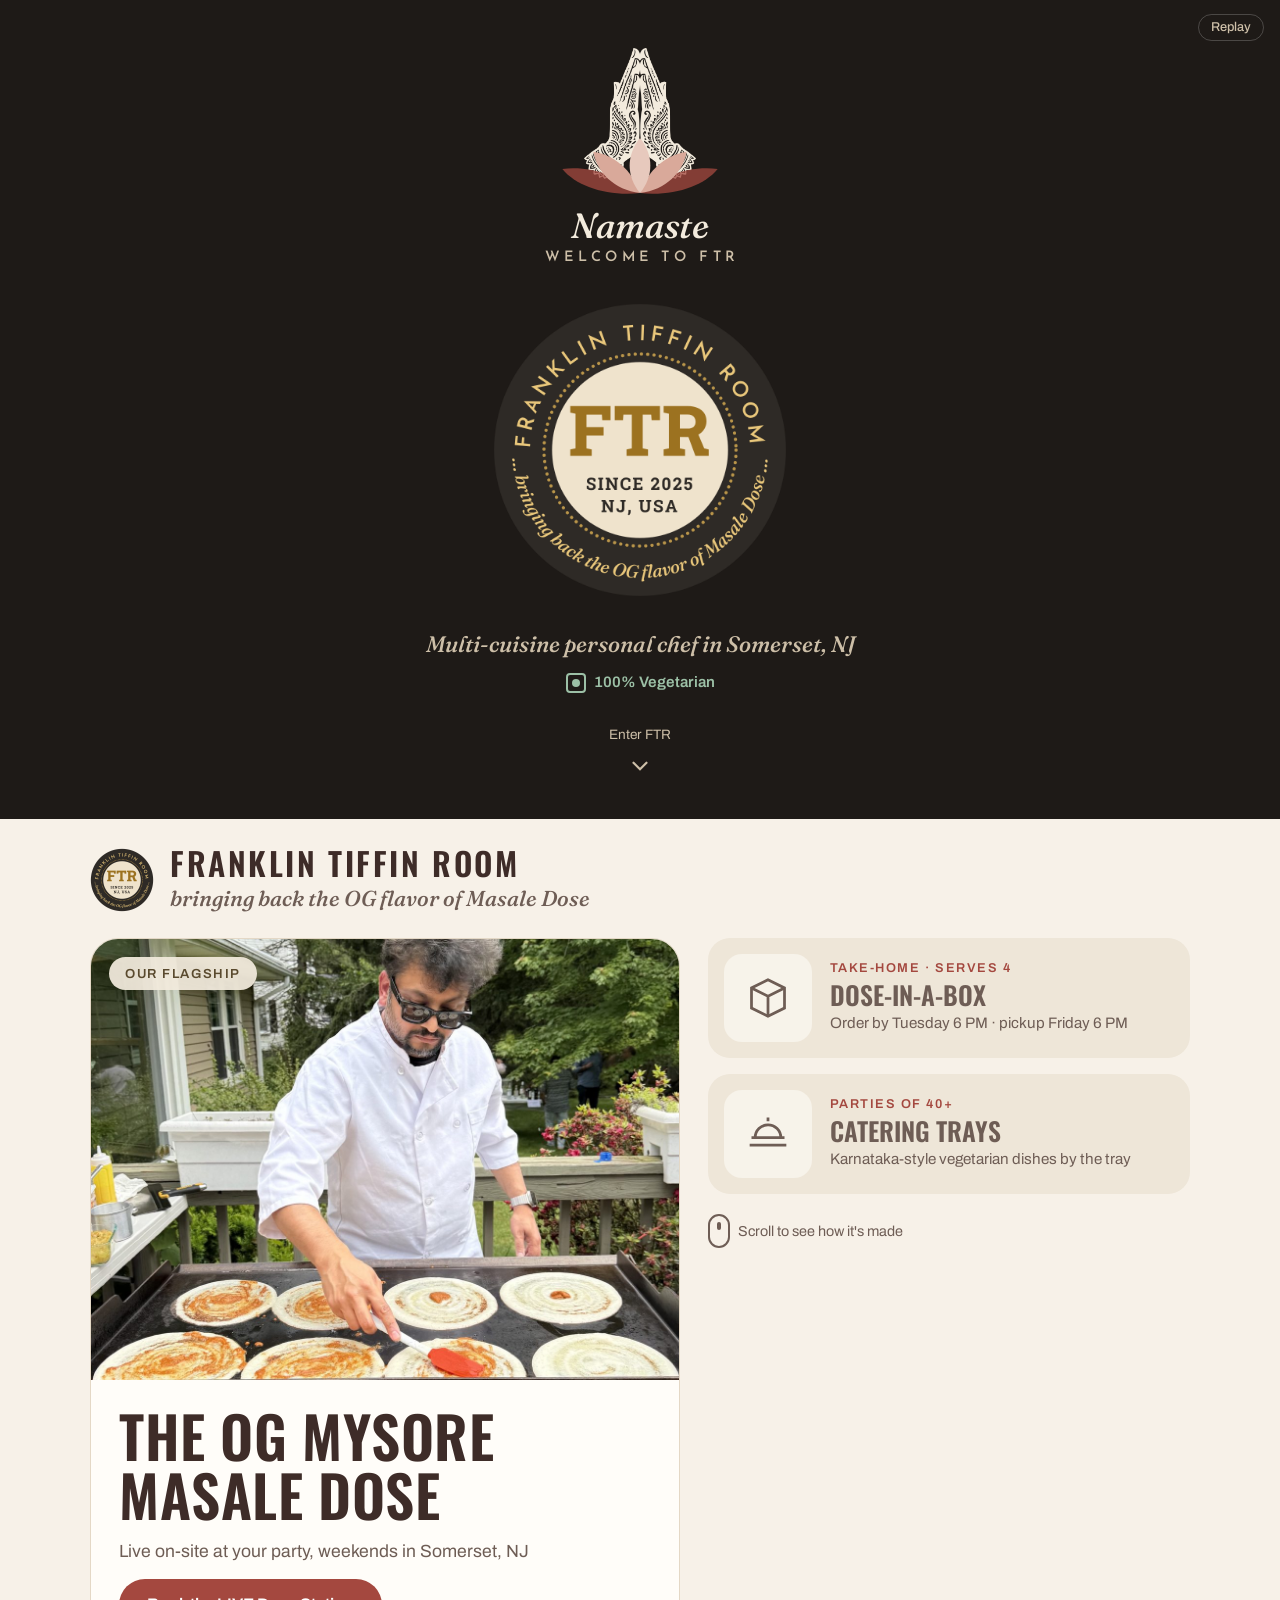
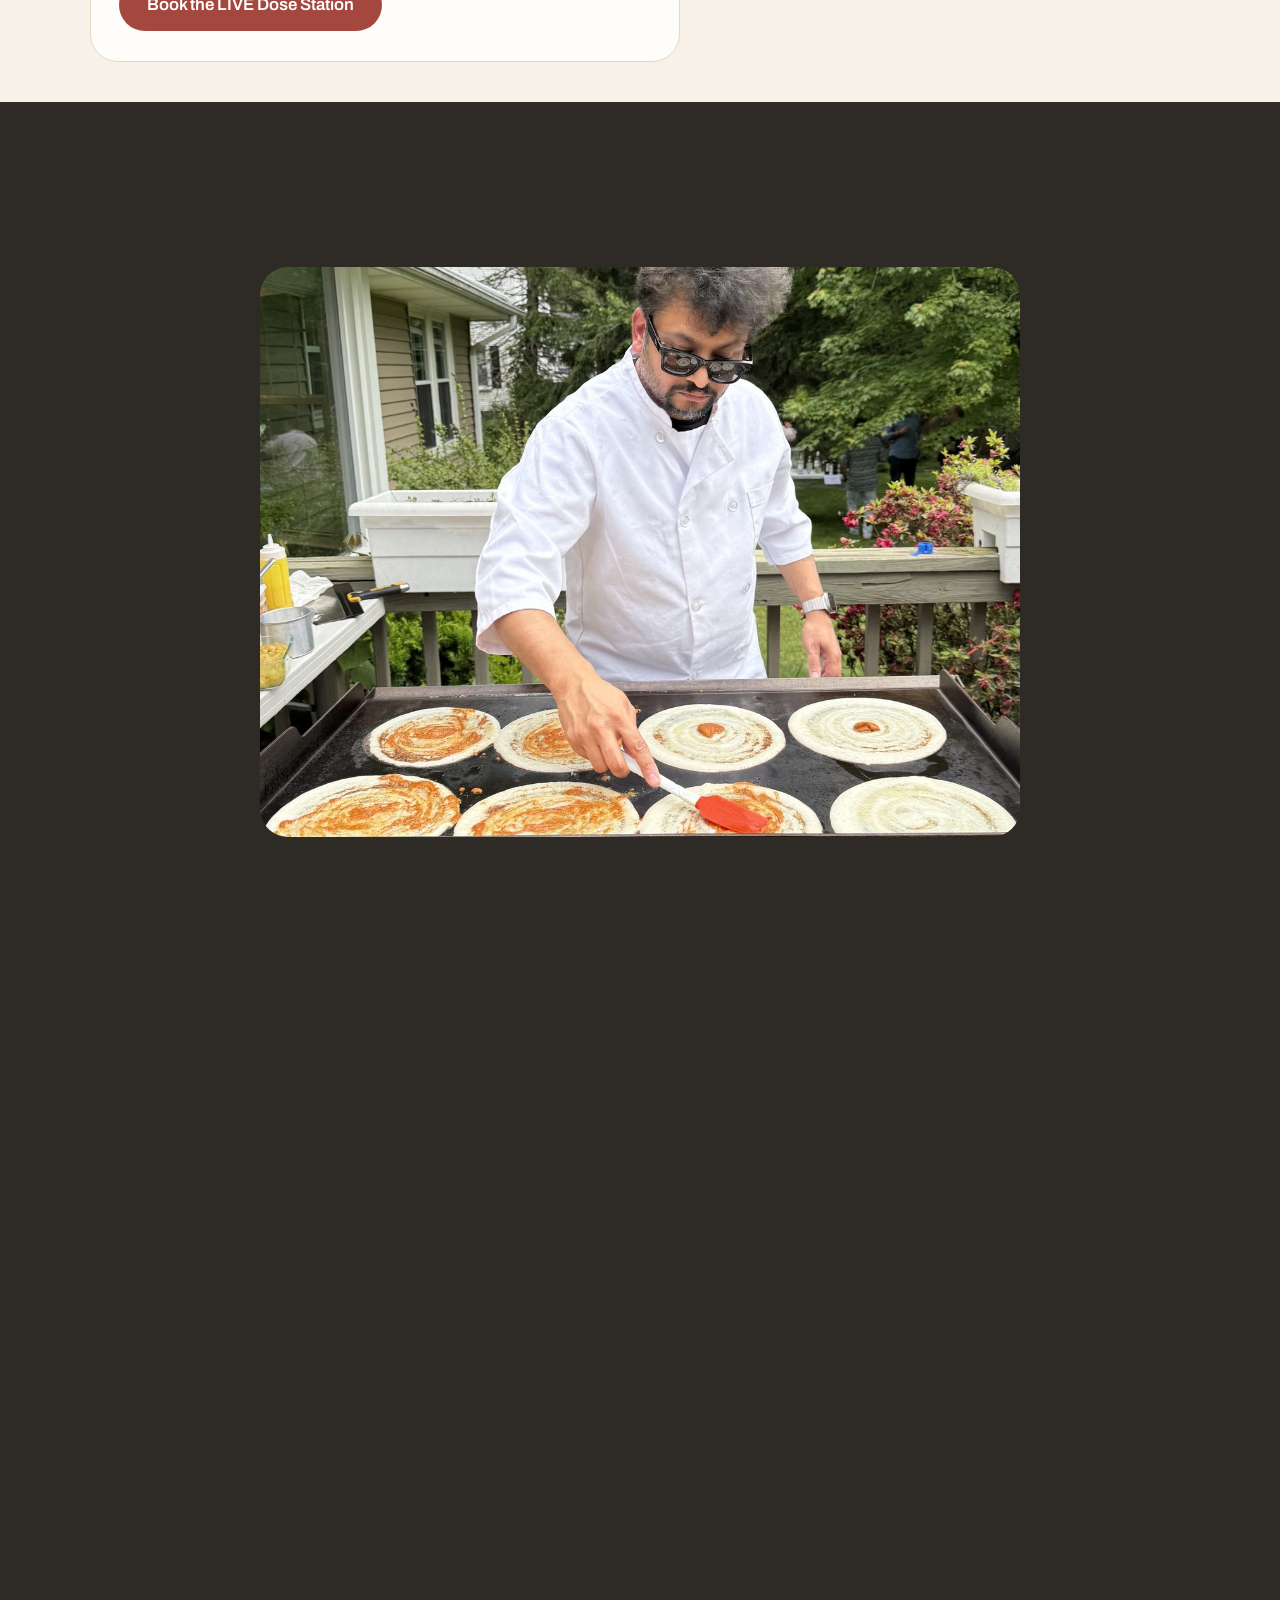
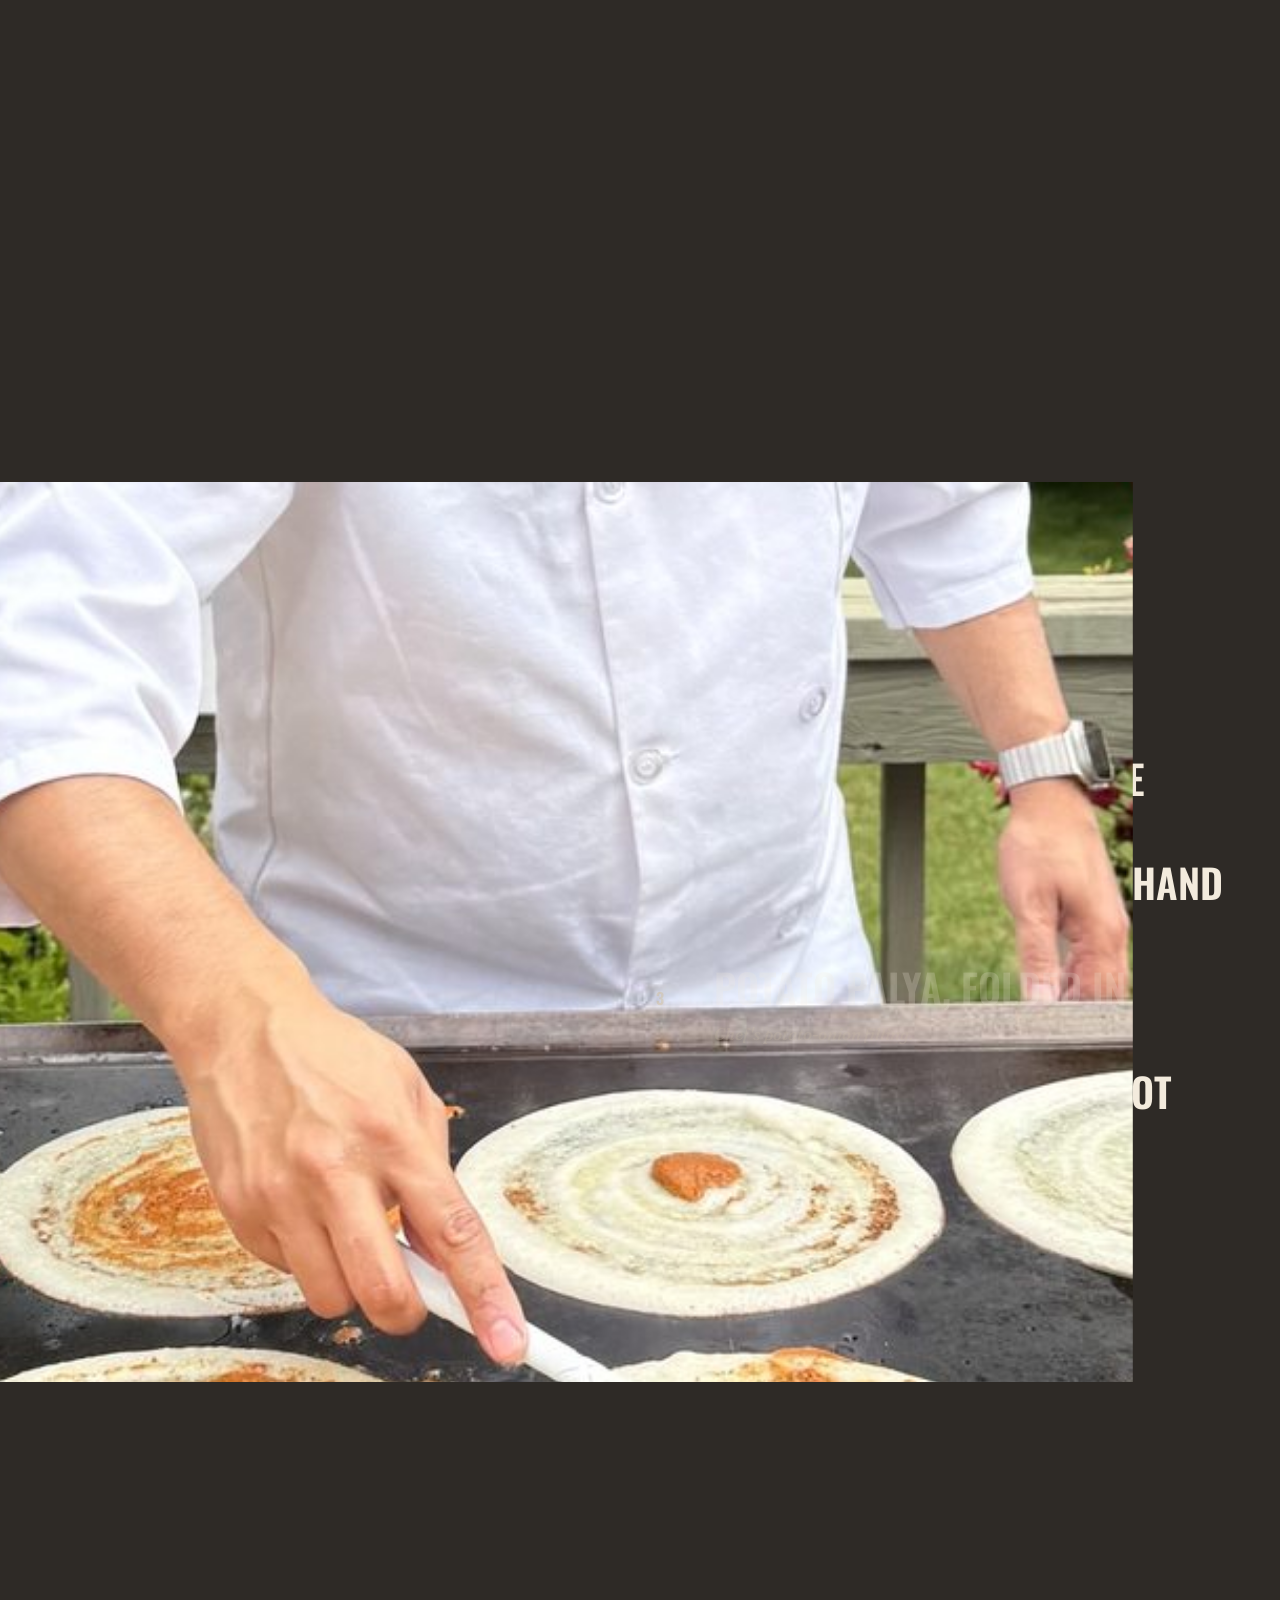
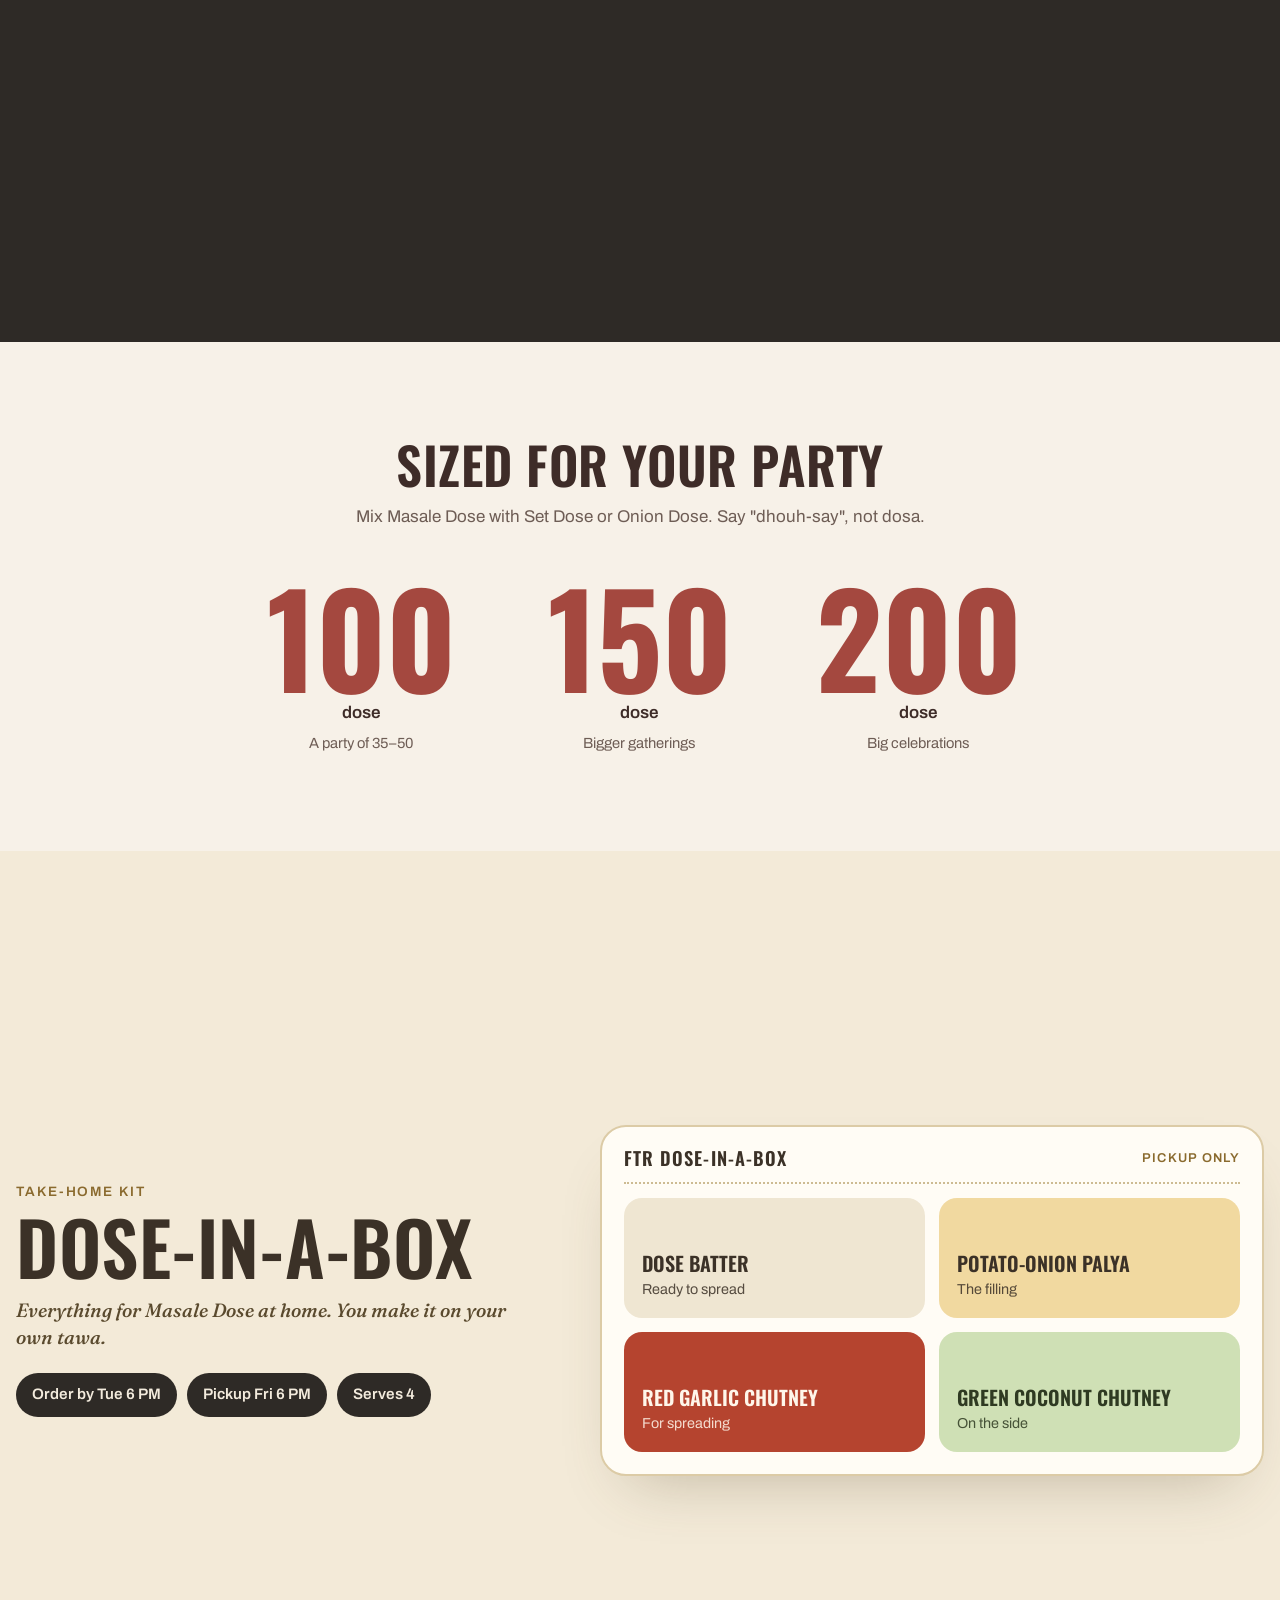
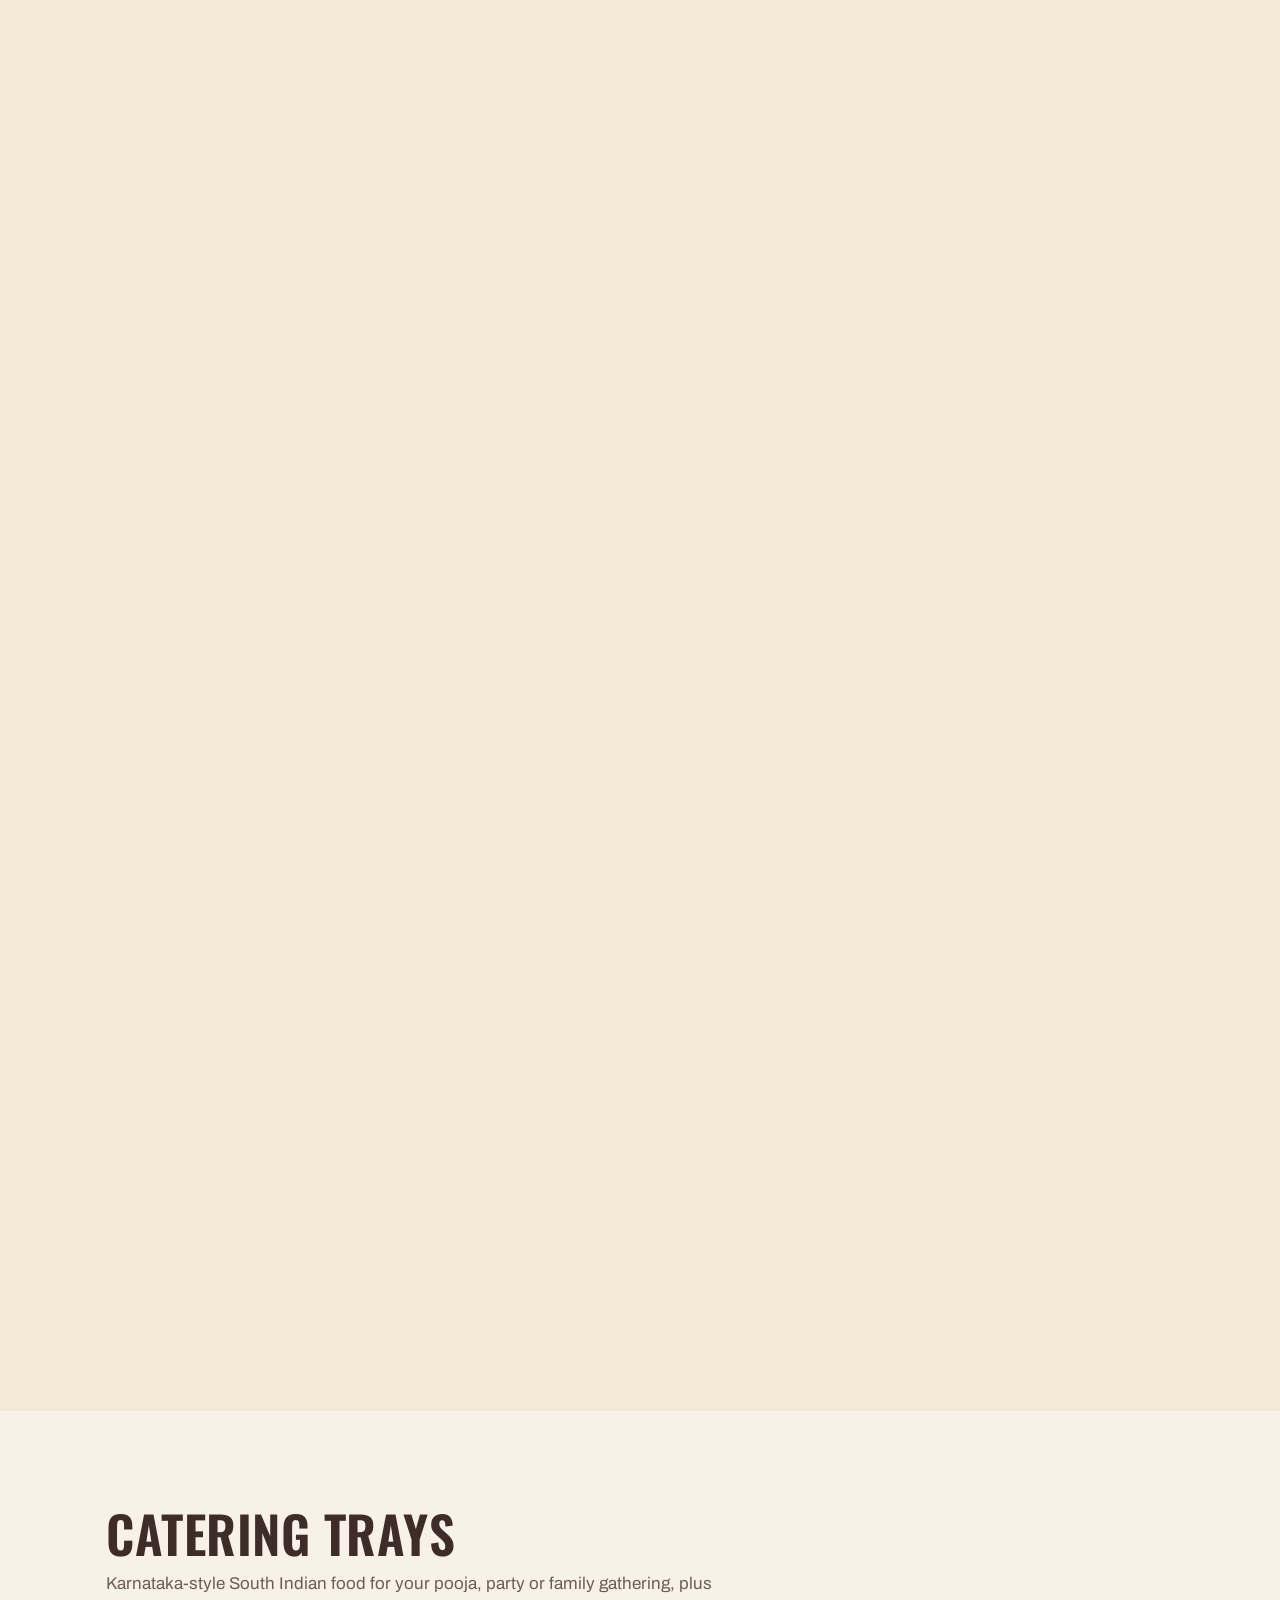
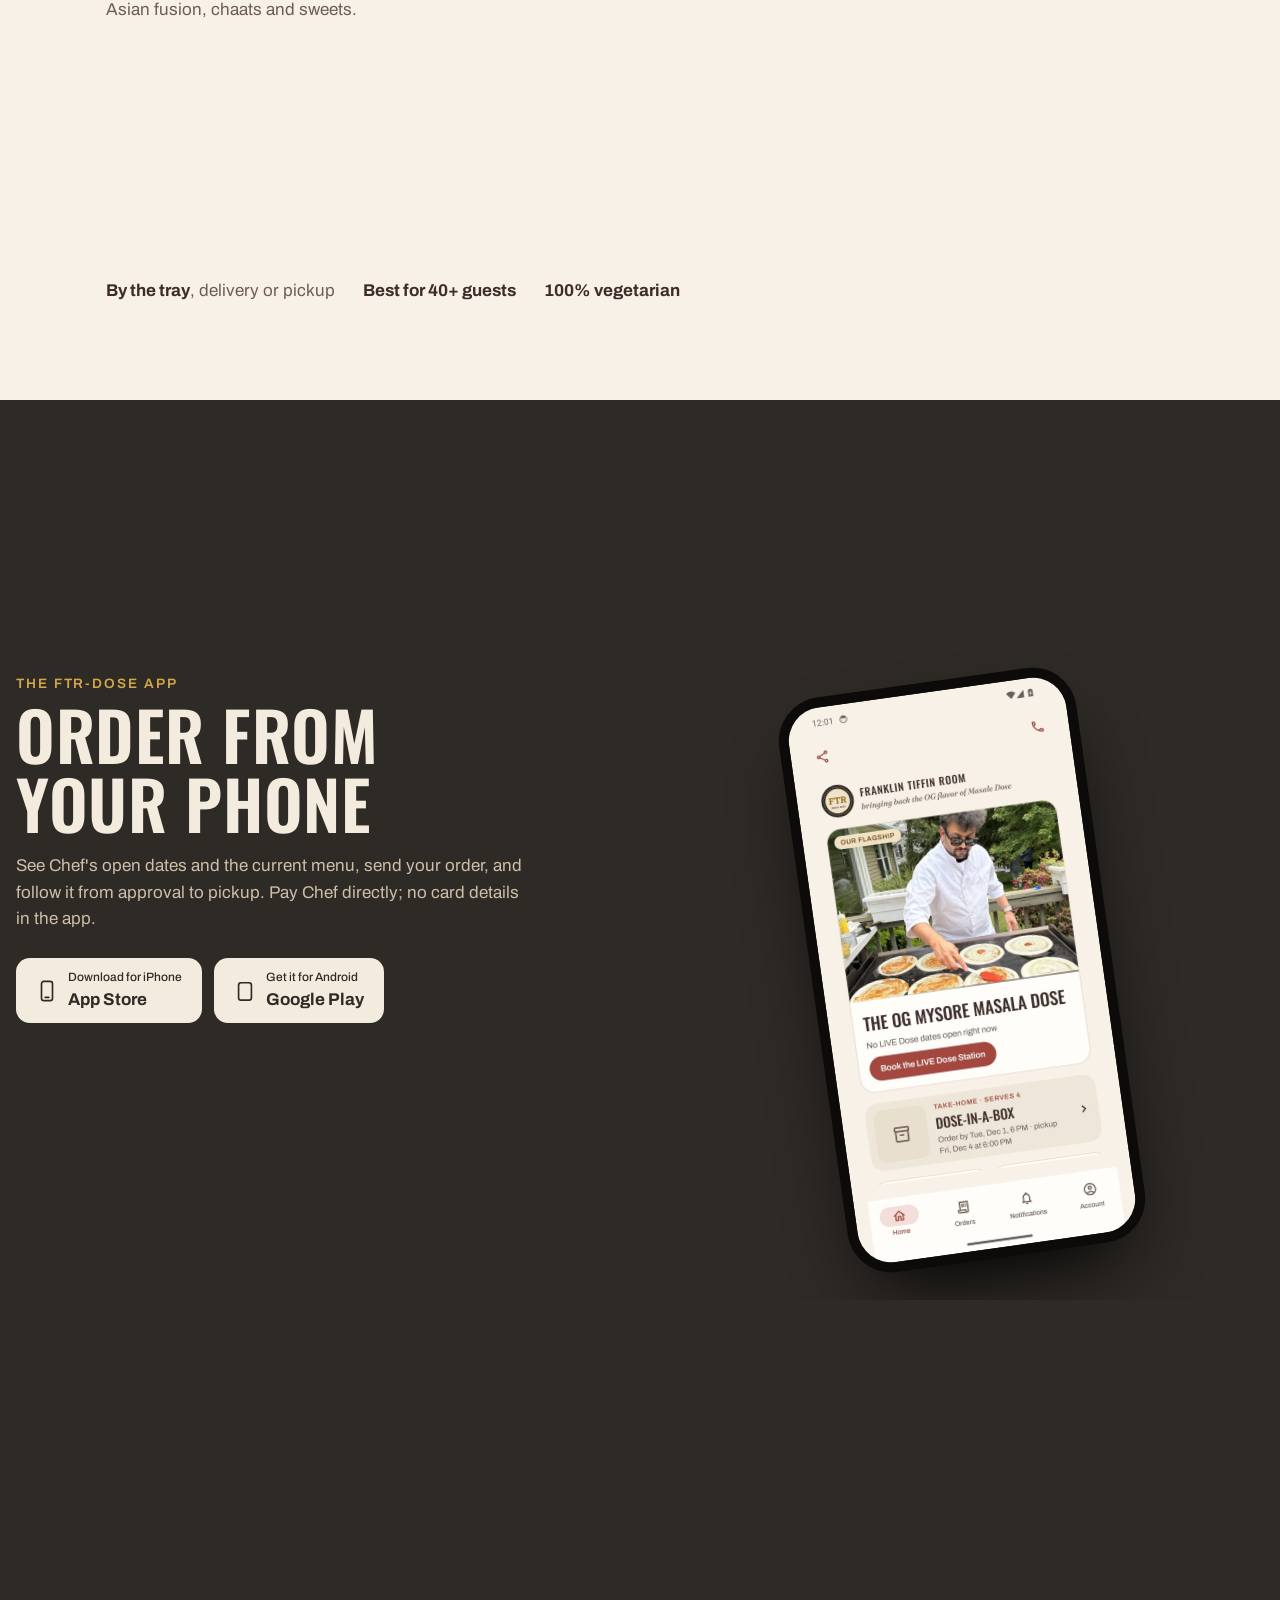
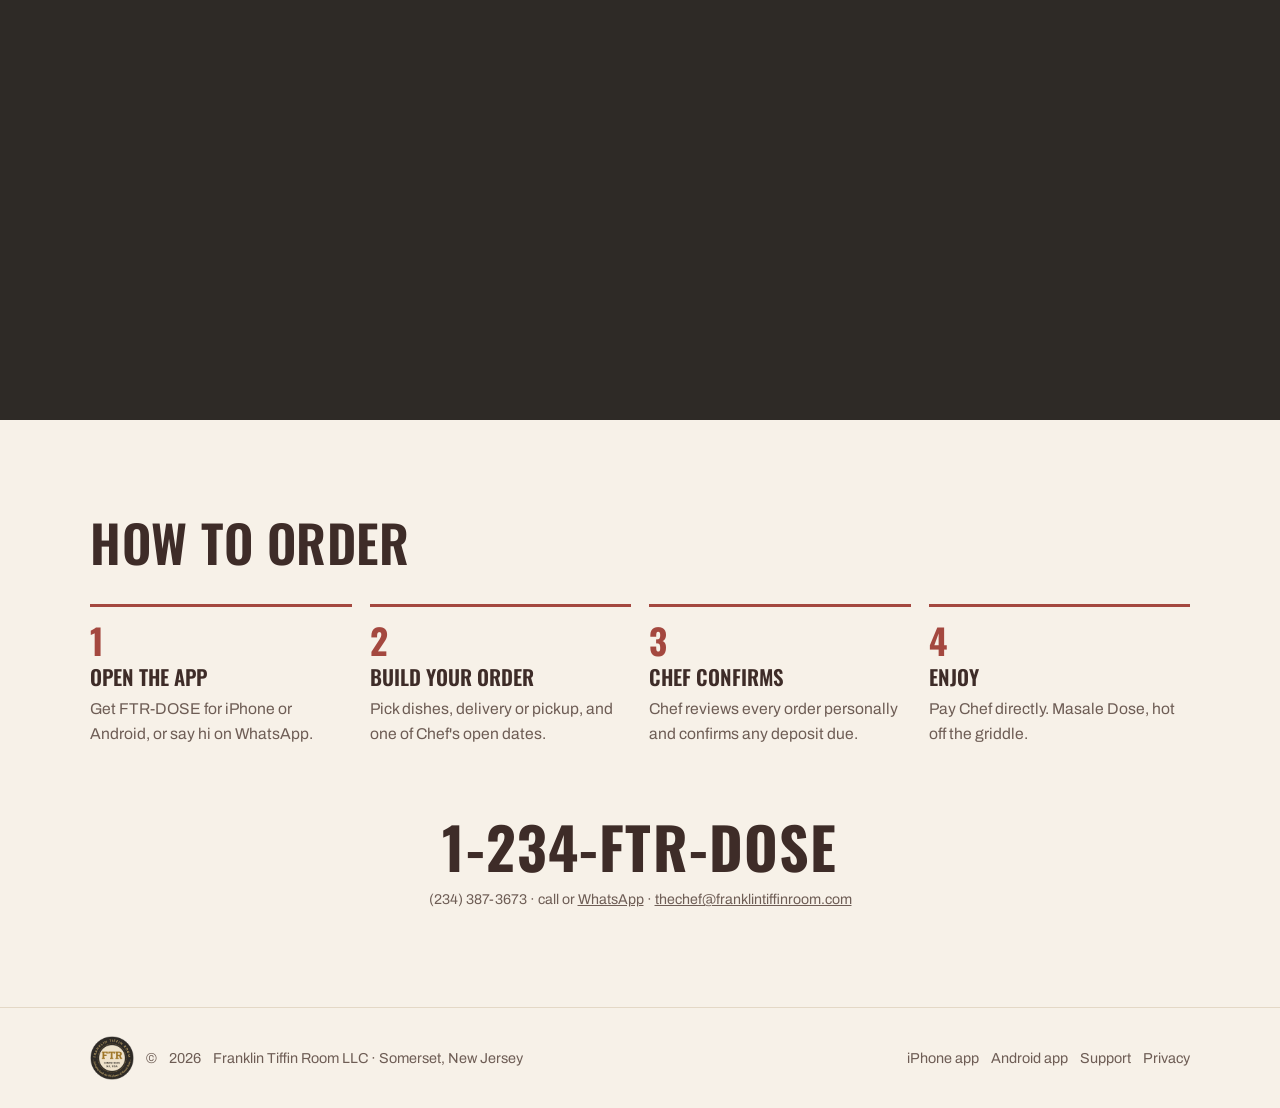
==== commit 842858d3: "Fix stretched app screenshot on the homepage Co-Authored-By: Claude Opus 5.5 <noreply@anthropic.com>" ====
--- a/index.html
+++ b/index.html
@@ -38,7 +38,7 @@
   
   * { box-sizing: border-box; }
   body { margin: 0; background: var(--sand); color: var(--ink); font: 400 17px/1.55 var(--body); -webkit-font-smoothing: antialiased; overflow-x: clip; }
-  img { max-width: 100%; display: block; }
+  img { max-width: 100%; height: auto; display: block; }
   a { color: inherit; }
   :focus-visible { outline: 3px solid var(--gold); outline-offset: 3px; border-radius: 8px; }
   h1, h2, h3 { margin: 0; text-wrap: balance; font-weight: 600; }
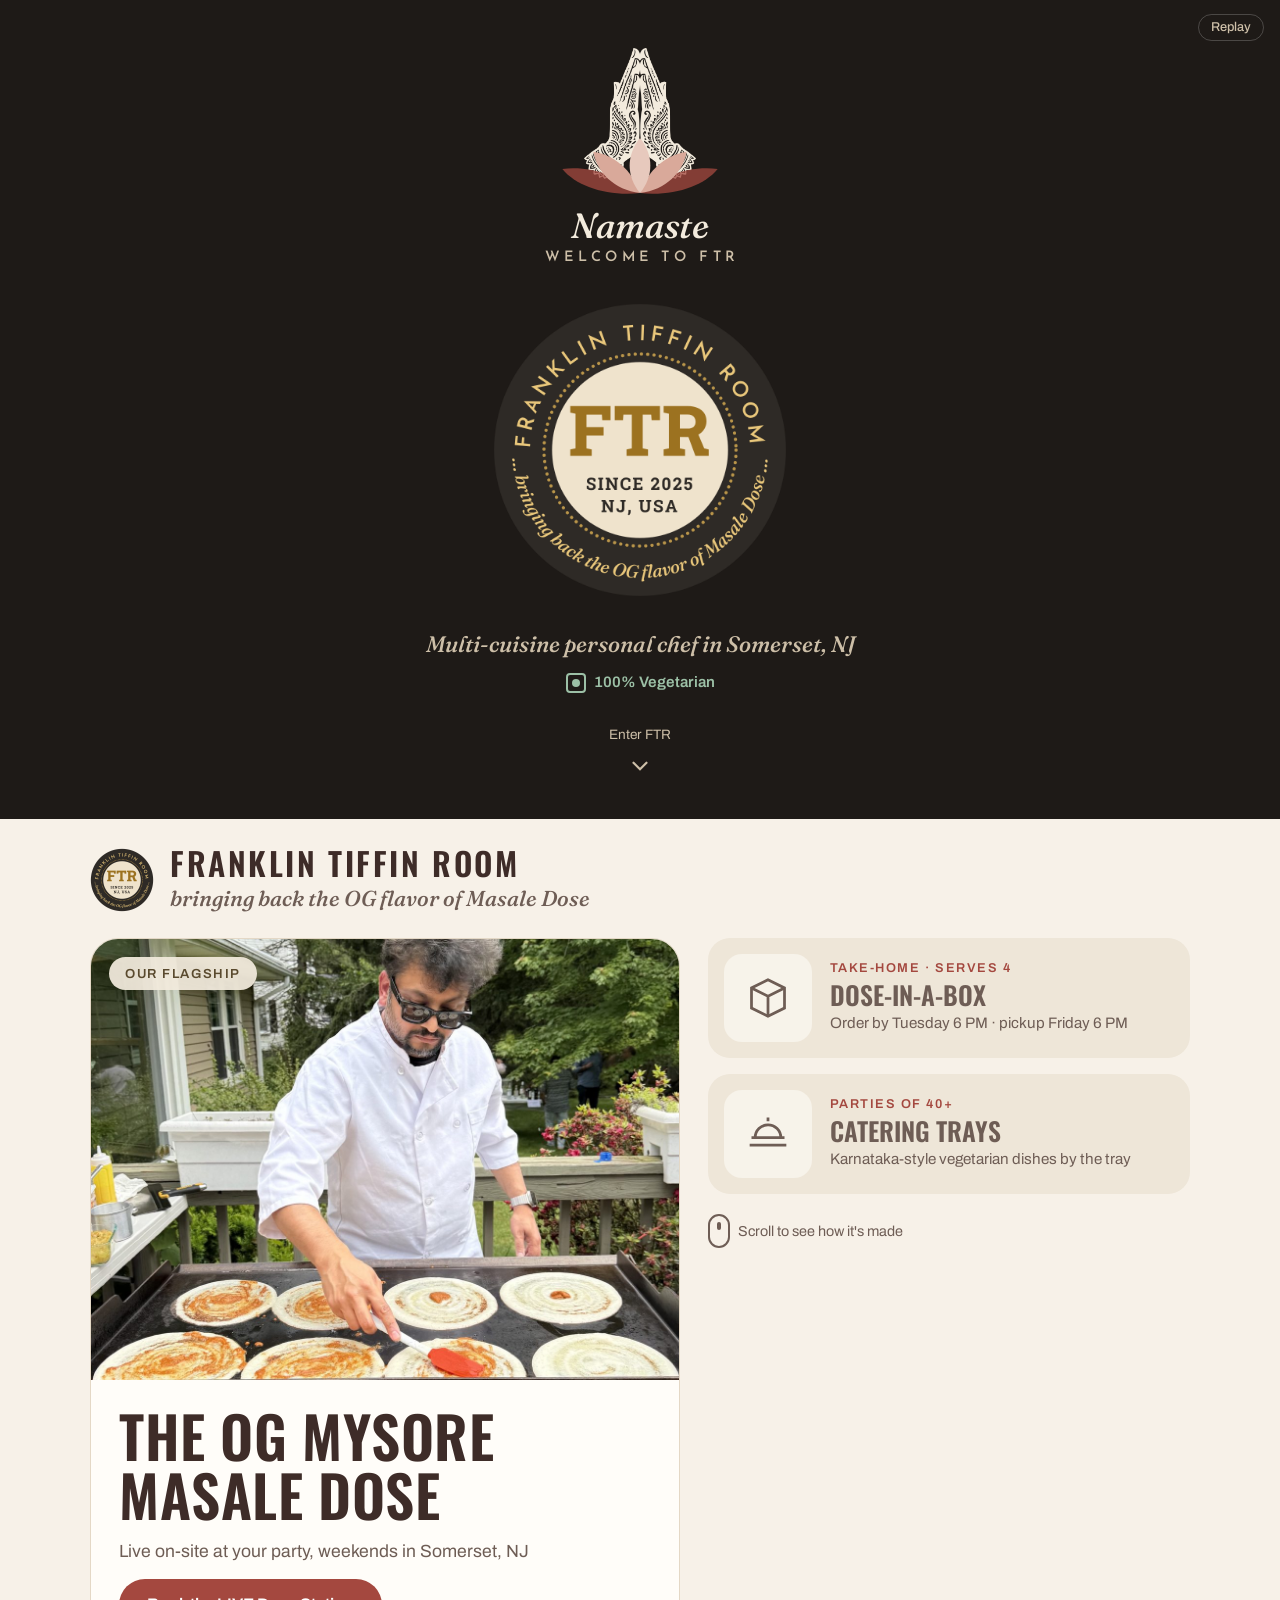
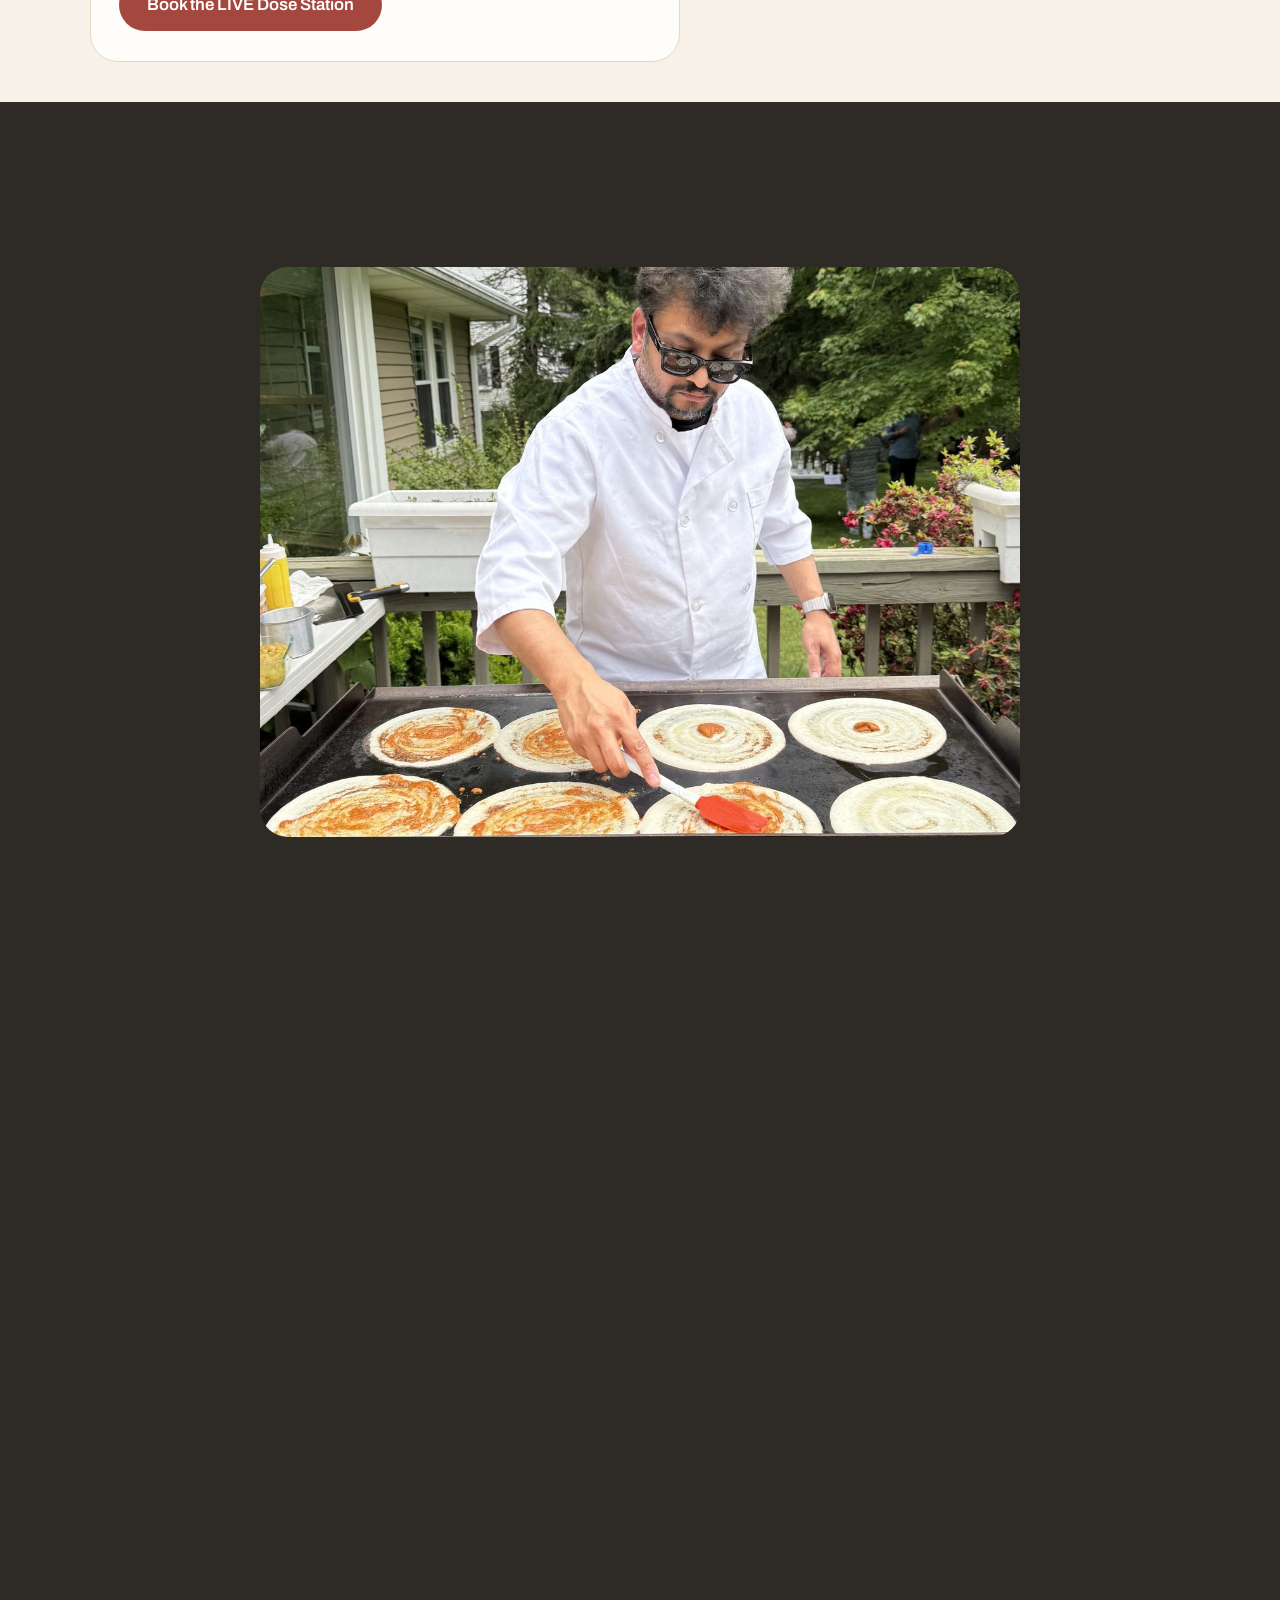
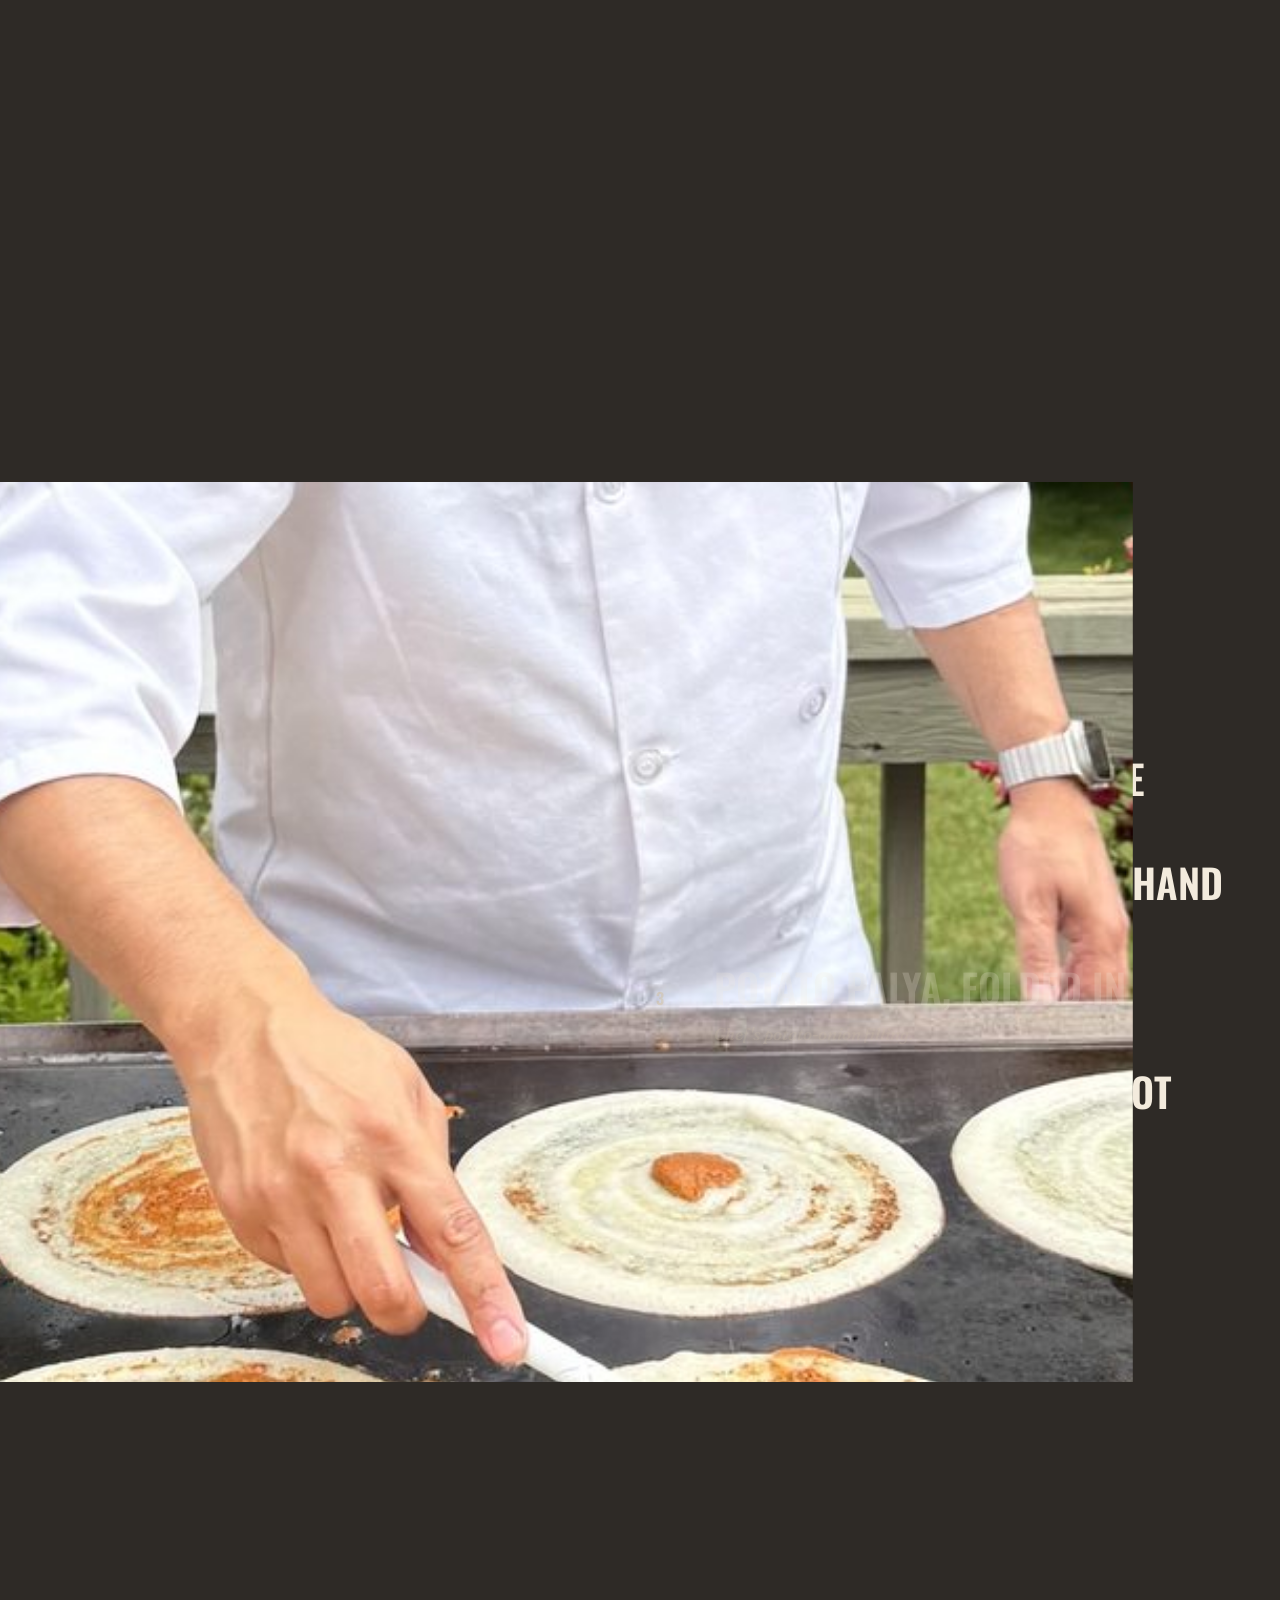
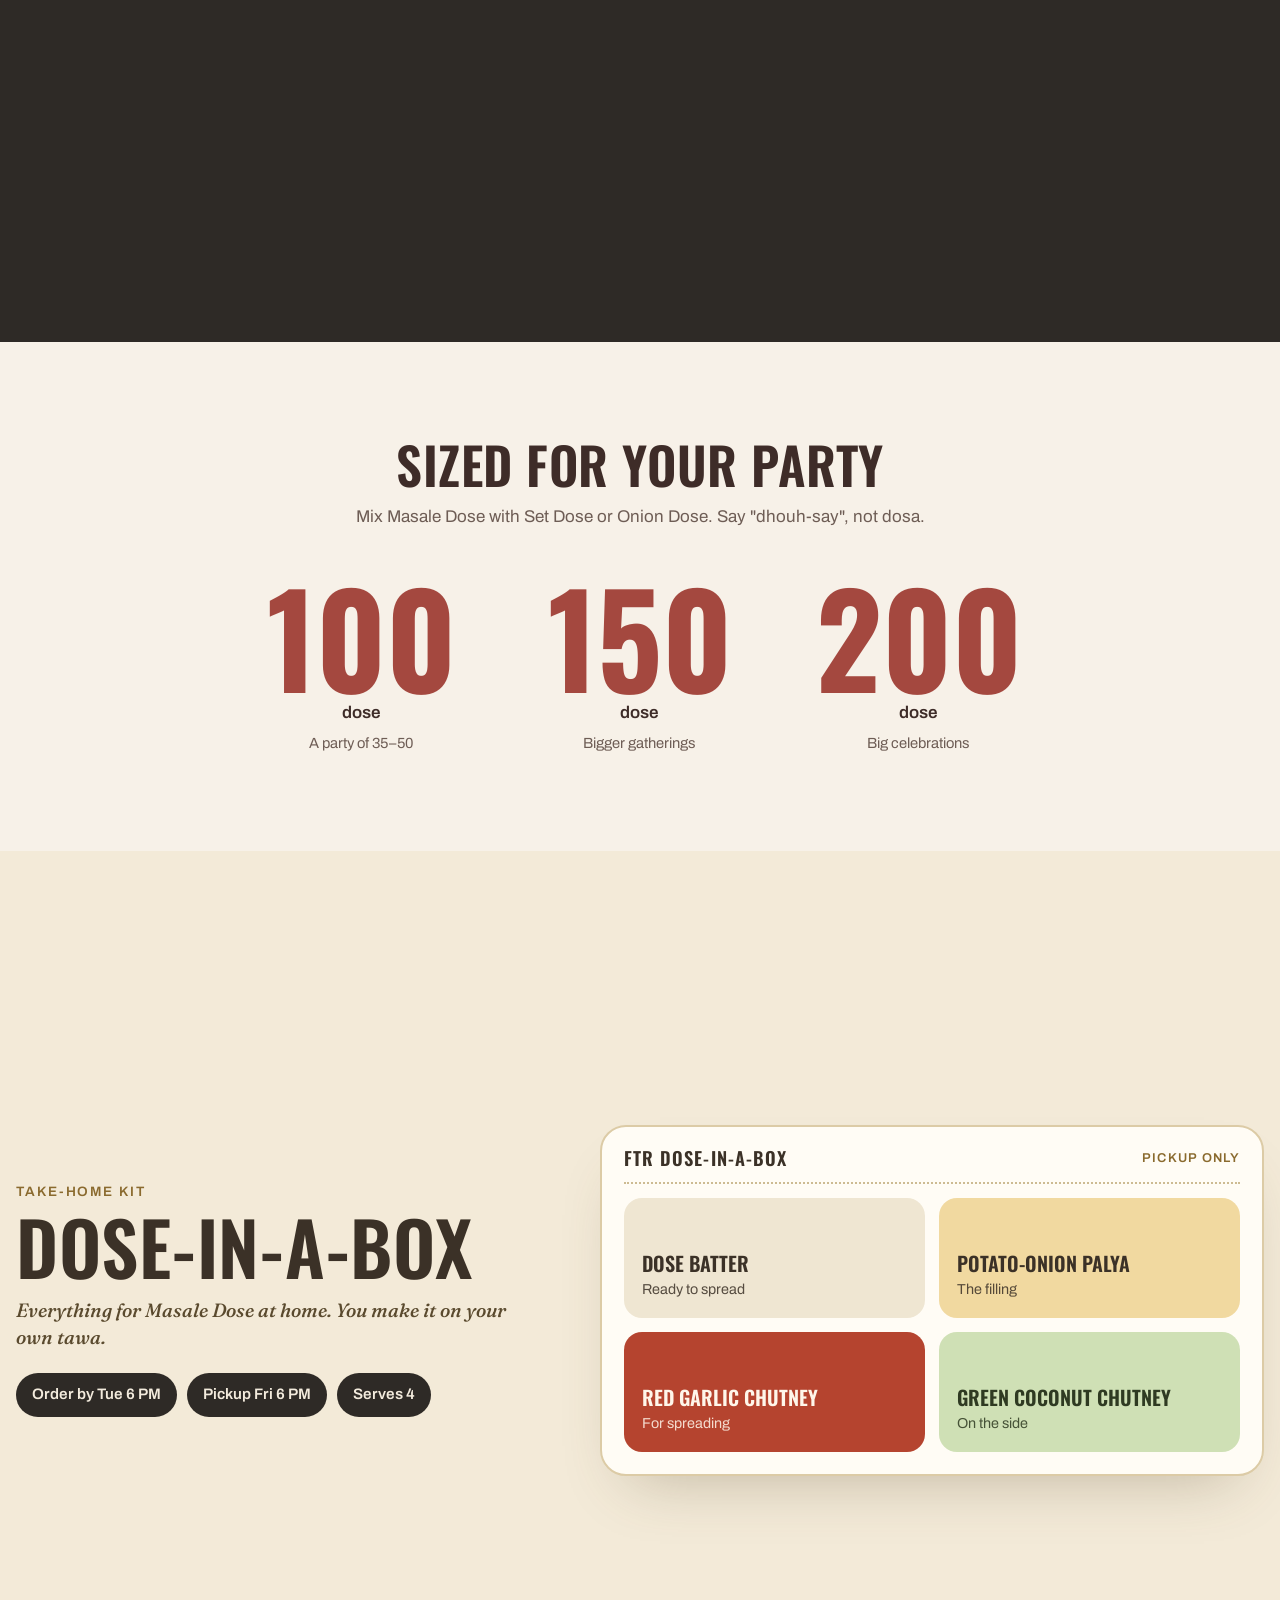
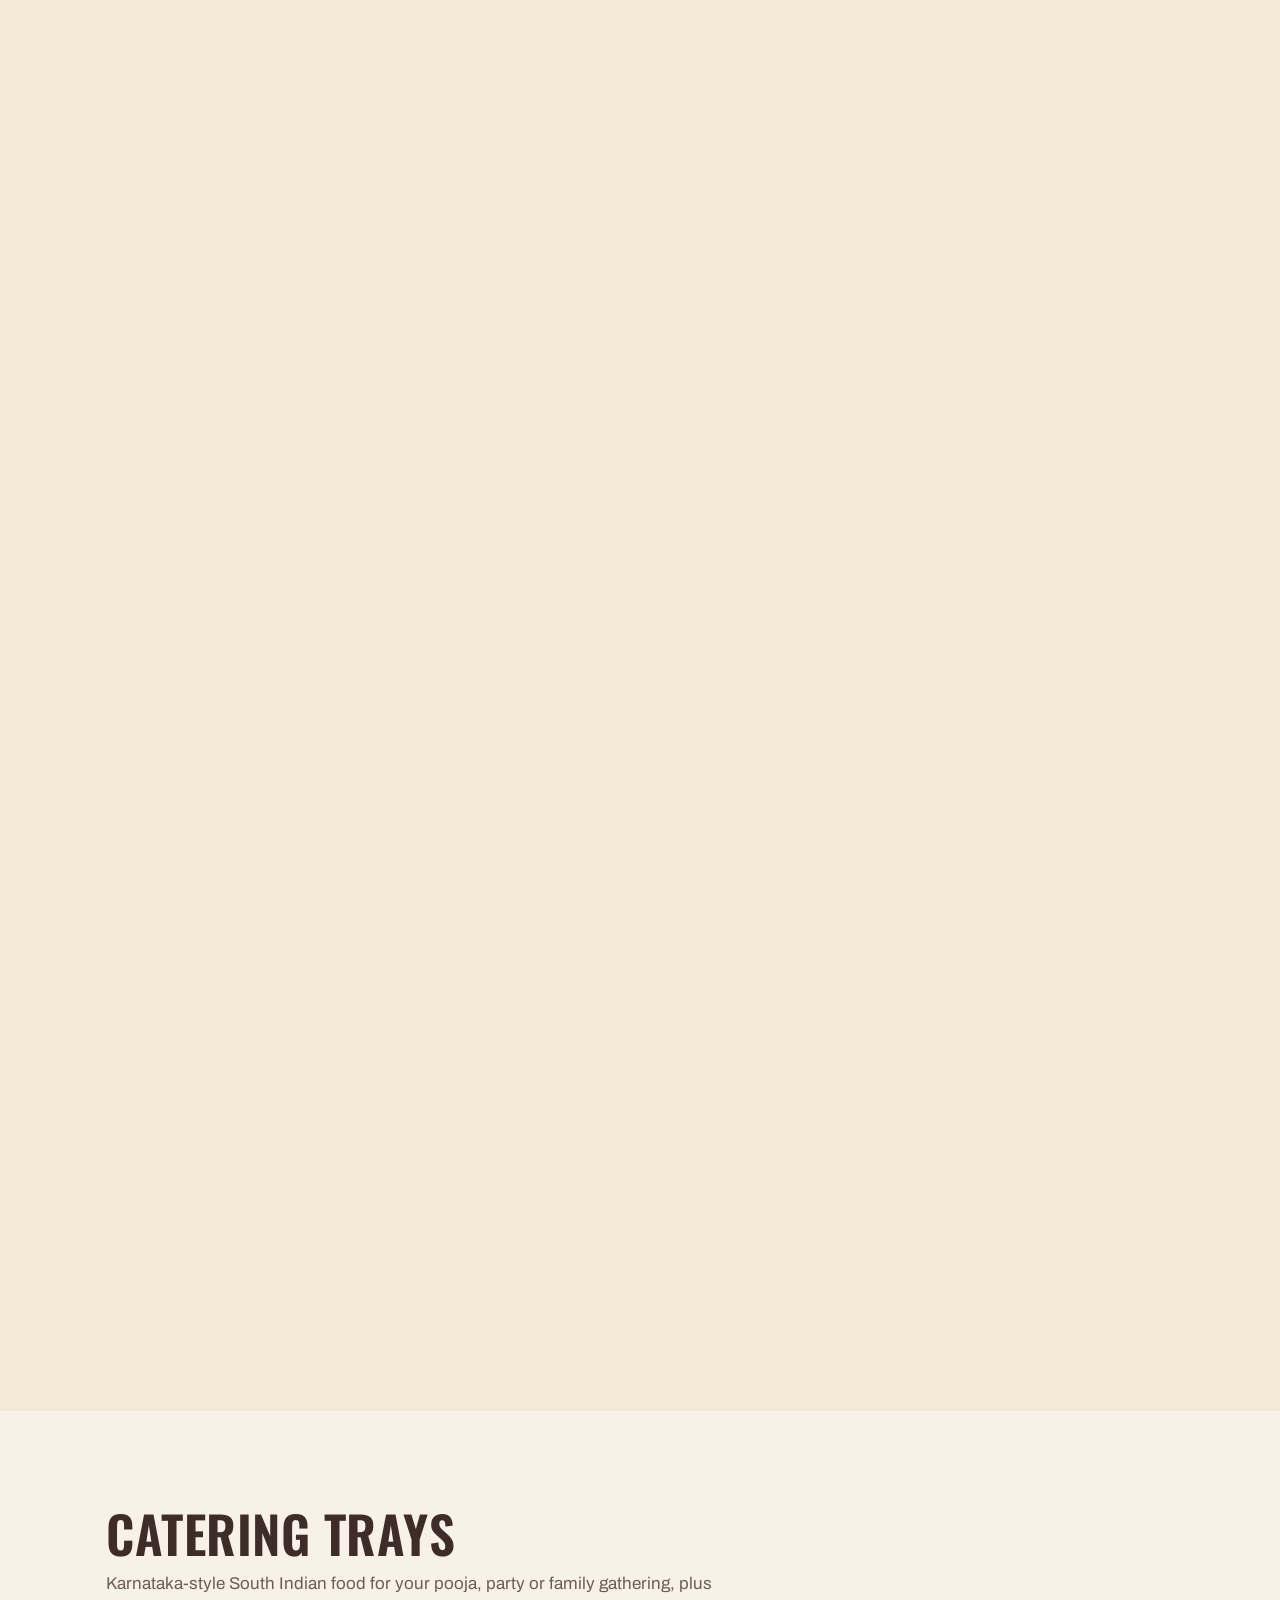
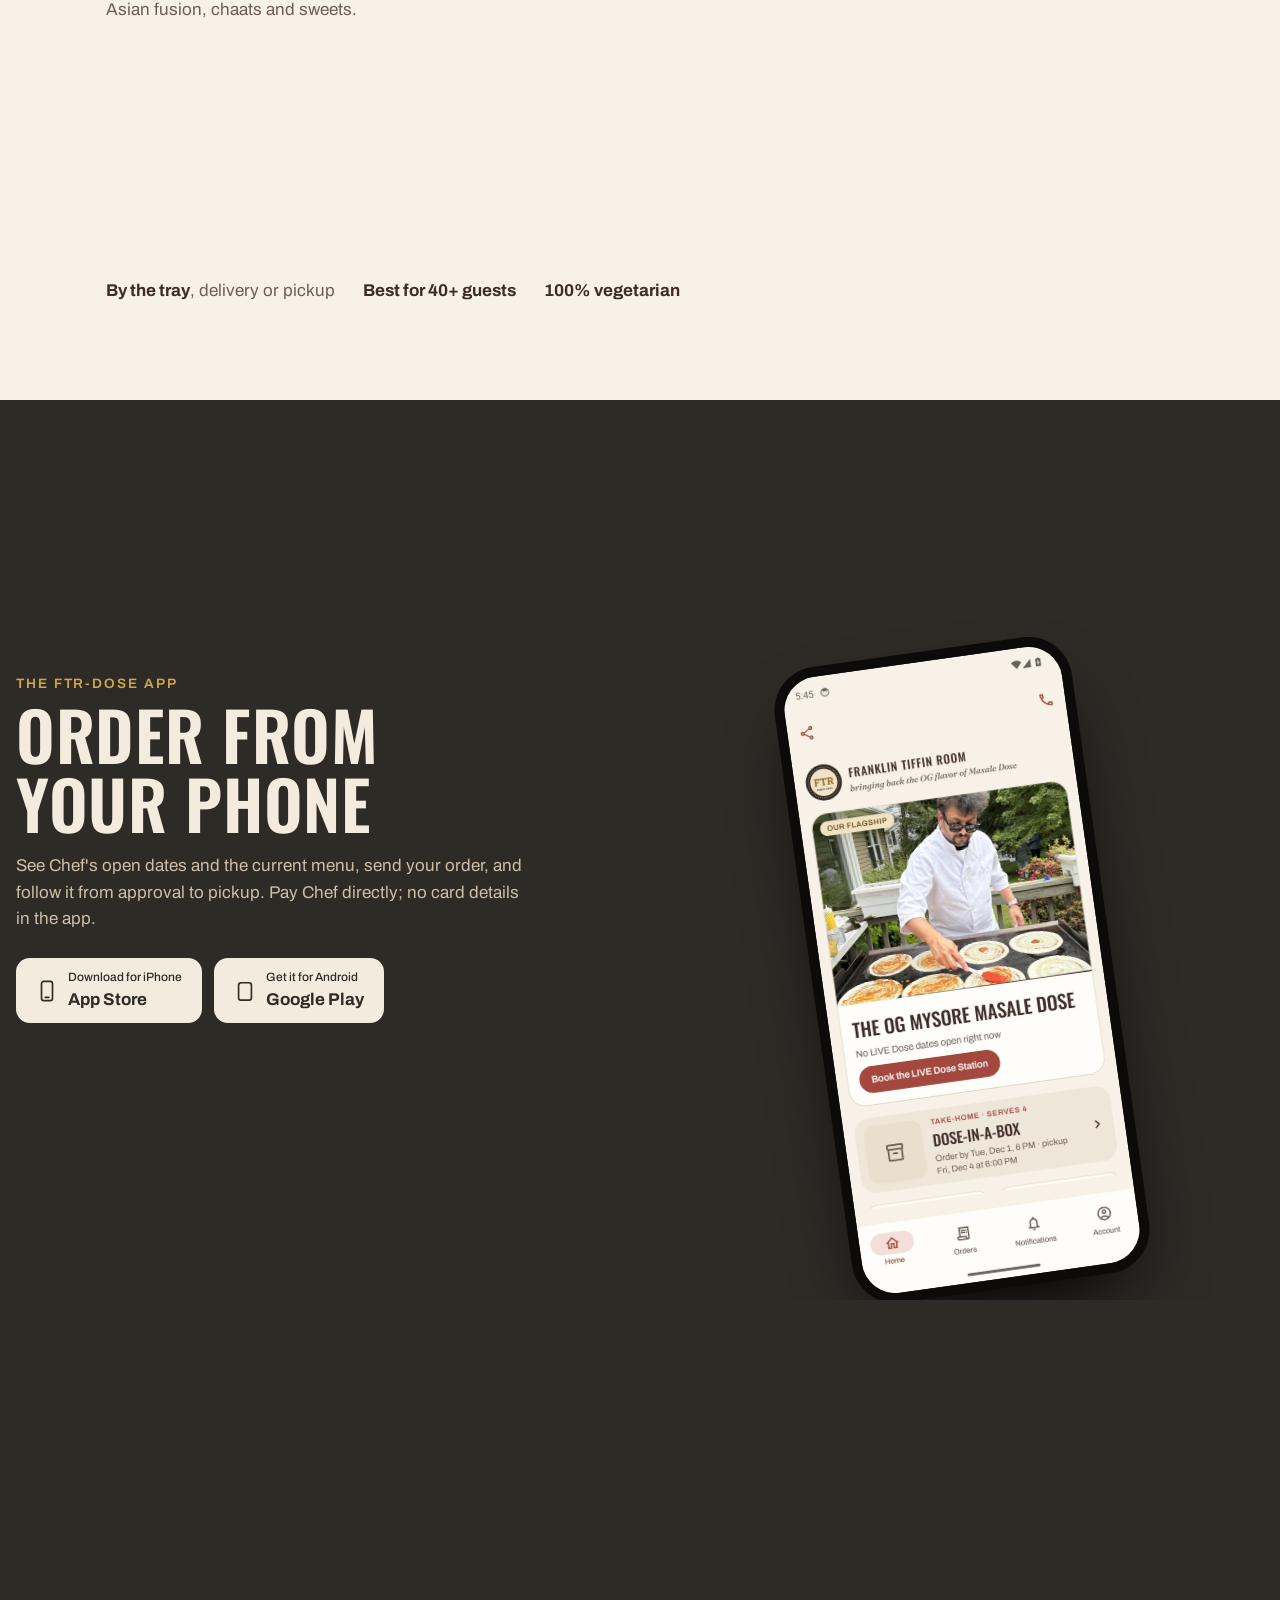
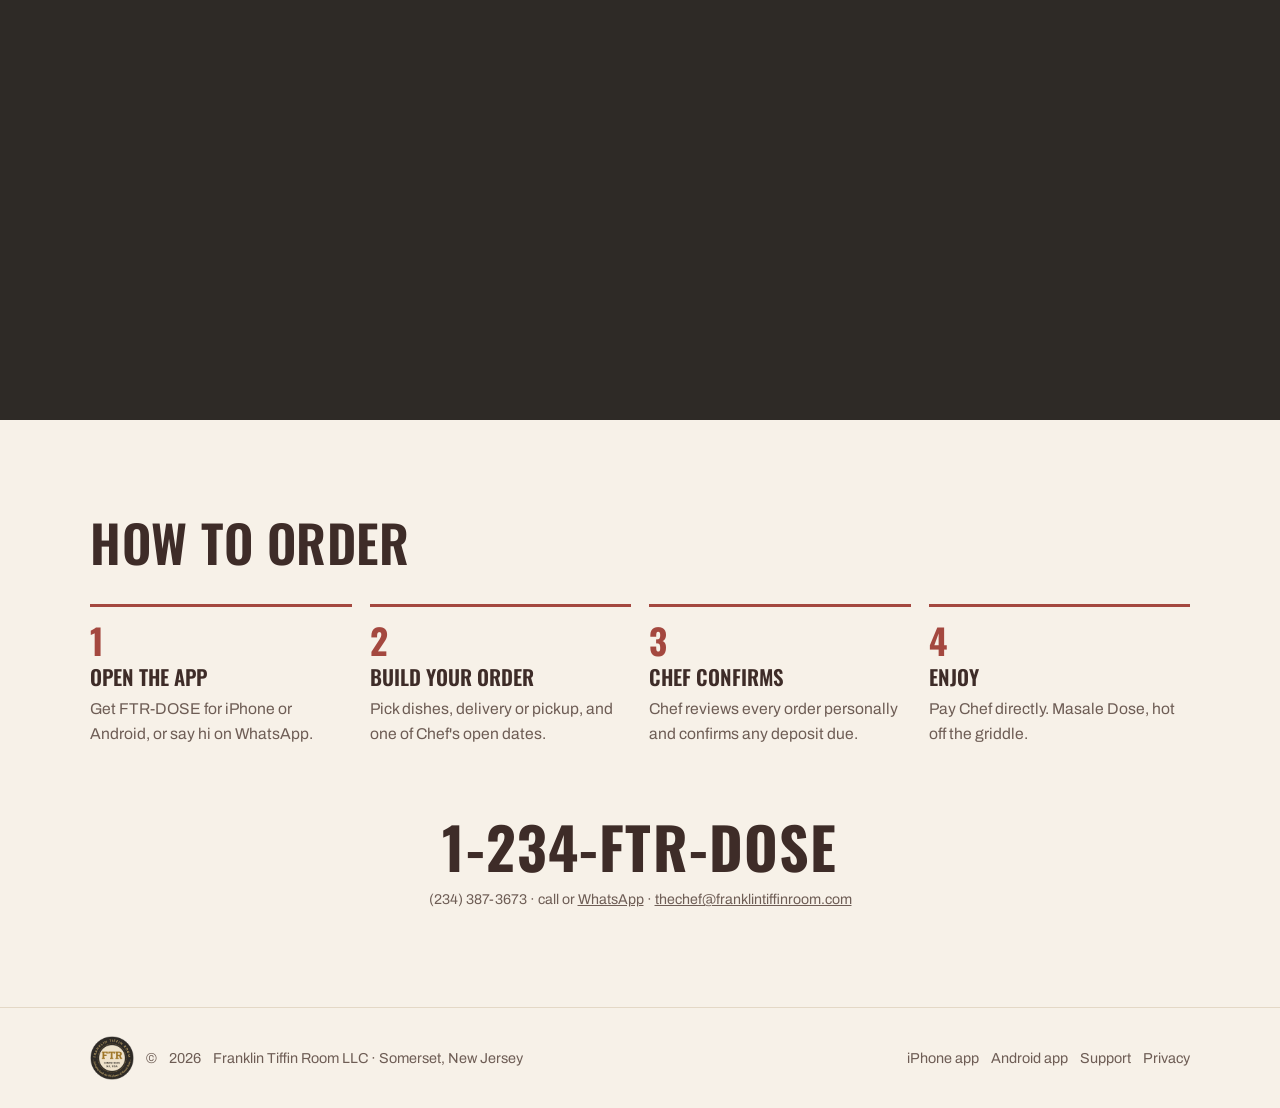
==== commit df9f8a4d: "New app screenshot with Masale Dose spelling Co-Authored-By: Claude Opus 5.5 <noreply@anthropic.com>" ====
--- a/index.html
+++ b/index.html
@@ -365,7 +365,7 @@
           <a class="store" href="https://play.google.com/store/apps/details?id=com.franklintiffinroom.app"><svg width="22" height="22" viewBox="0 0 24 24" fill="none" stroke="currentColor" stroke-width="1.8"><rect x="5" y="3" width="14" height="19" rx="2.6"/></svg><span><small>Get it for Android</small>Google Play</span></a>
         </div>
       </div>
-      <div class="phone"><img src="/img/app-home.jpg" alt="The FTR-DOSE app home screen" width="600" height="1200" loading="lazy"></div>
+      <div class="phone"><img src="/img/app-home.jpg" alt="The FTR-DOSE app home screen" width="600" height="1333" loading="lazy"></div>
     </div>
   </div>
 </section>
